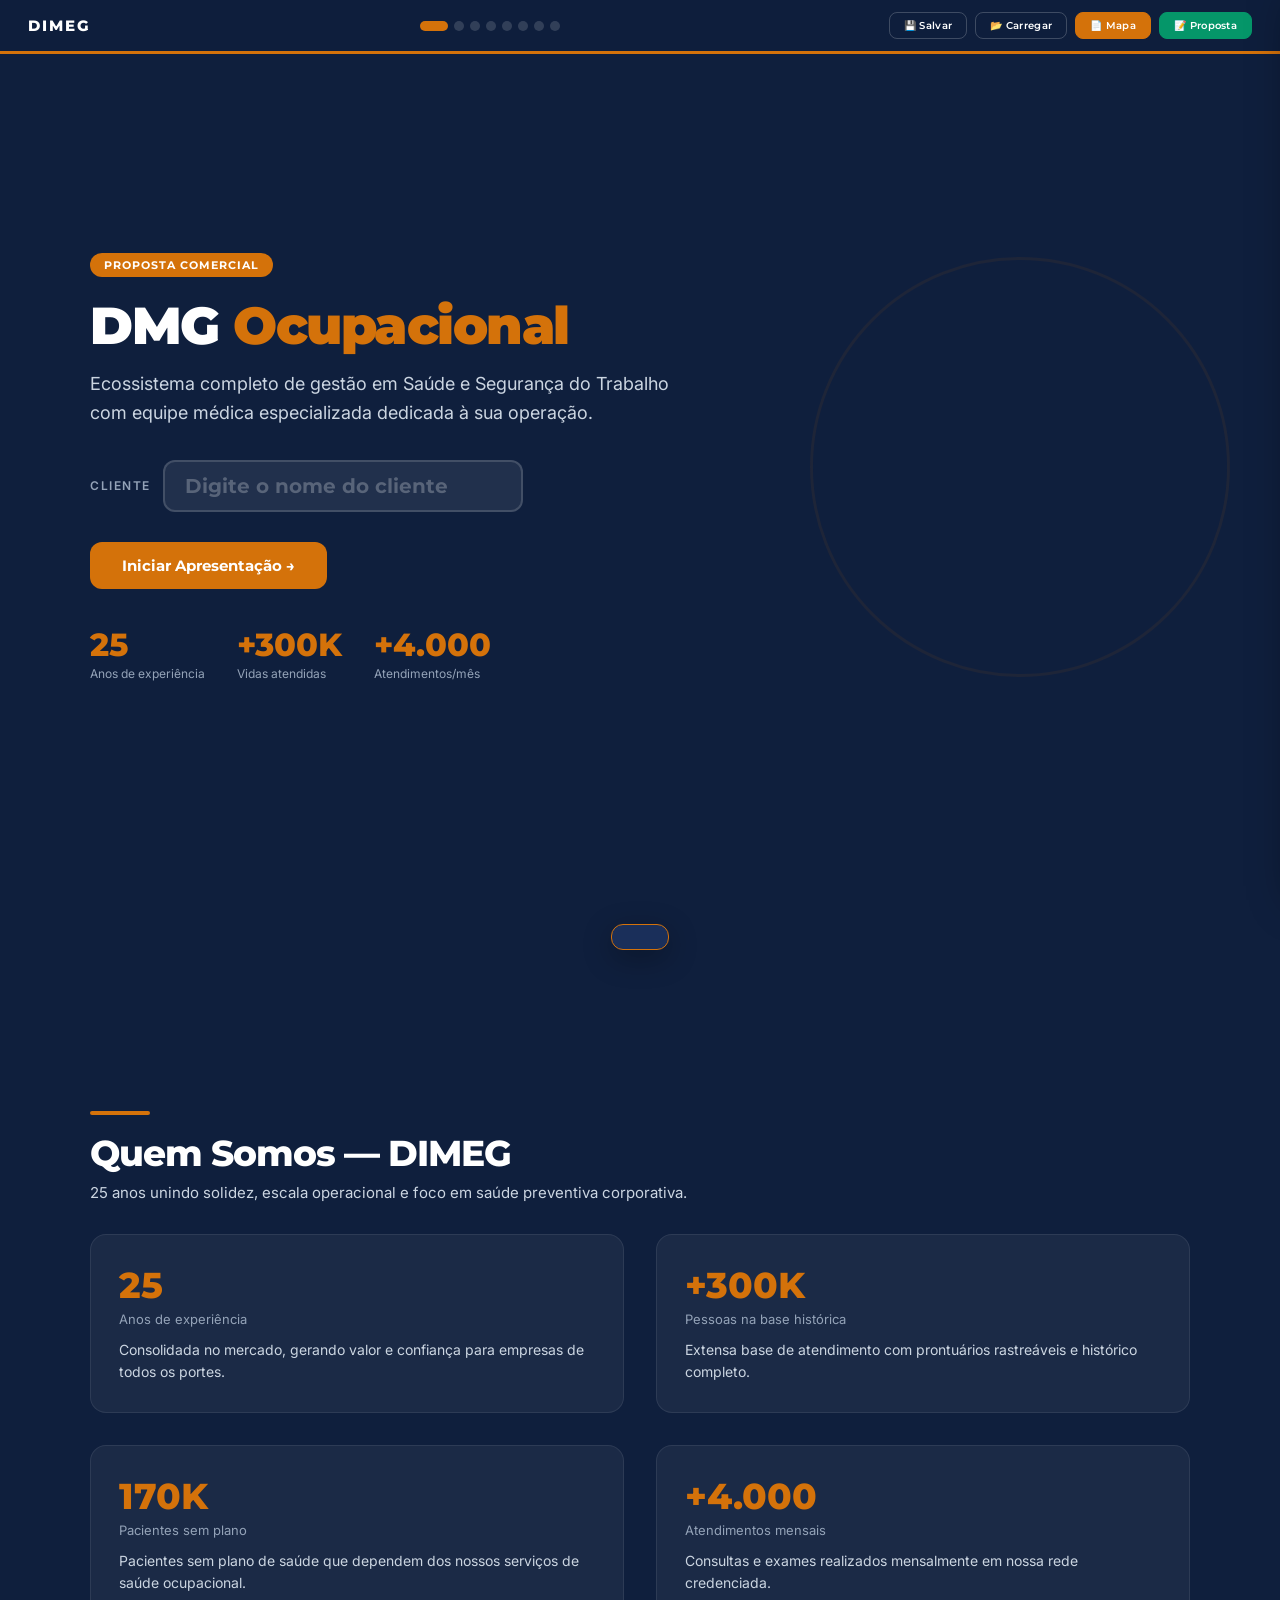
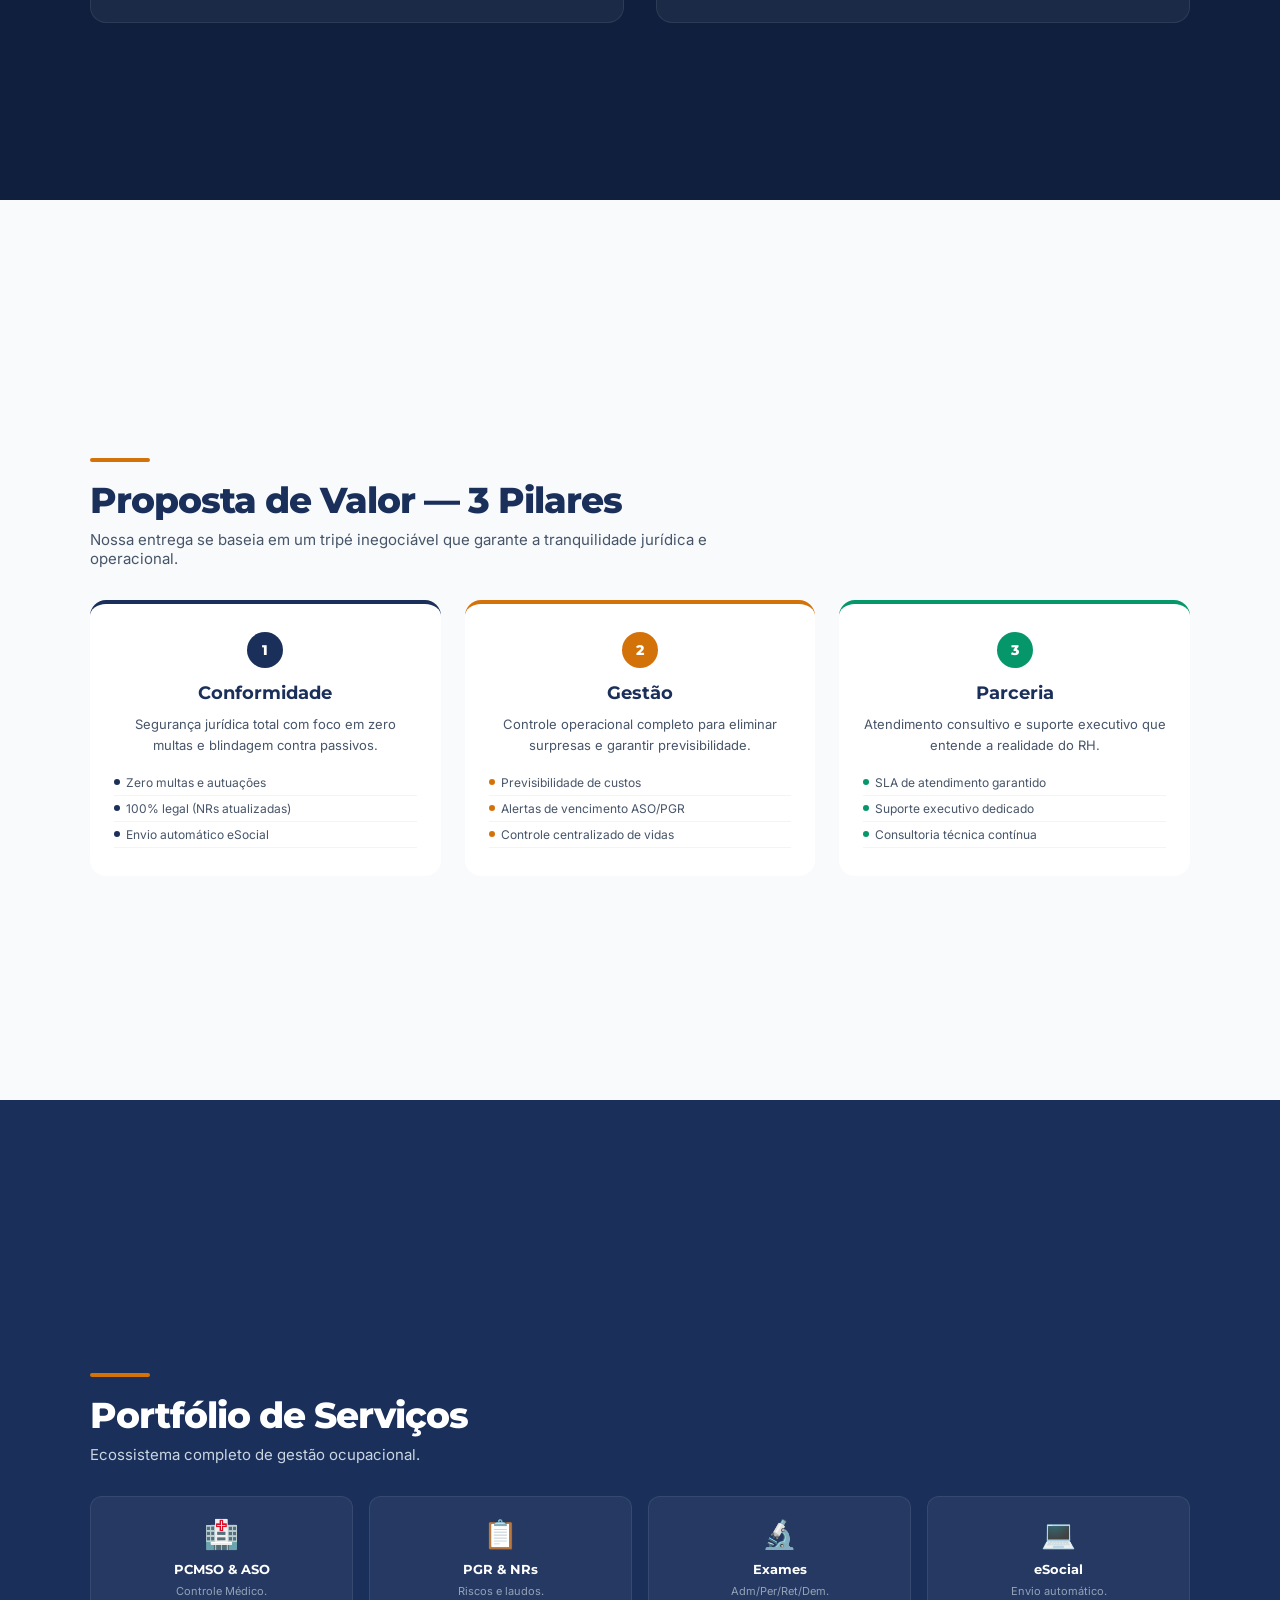
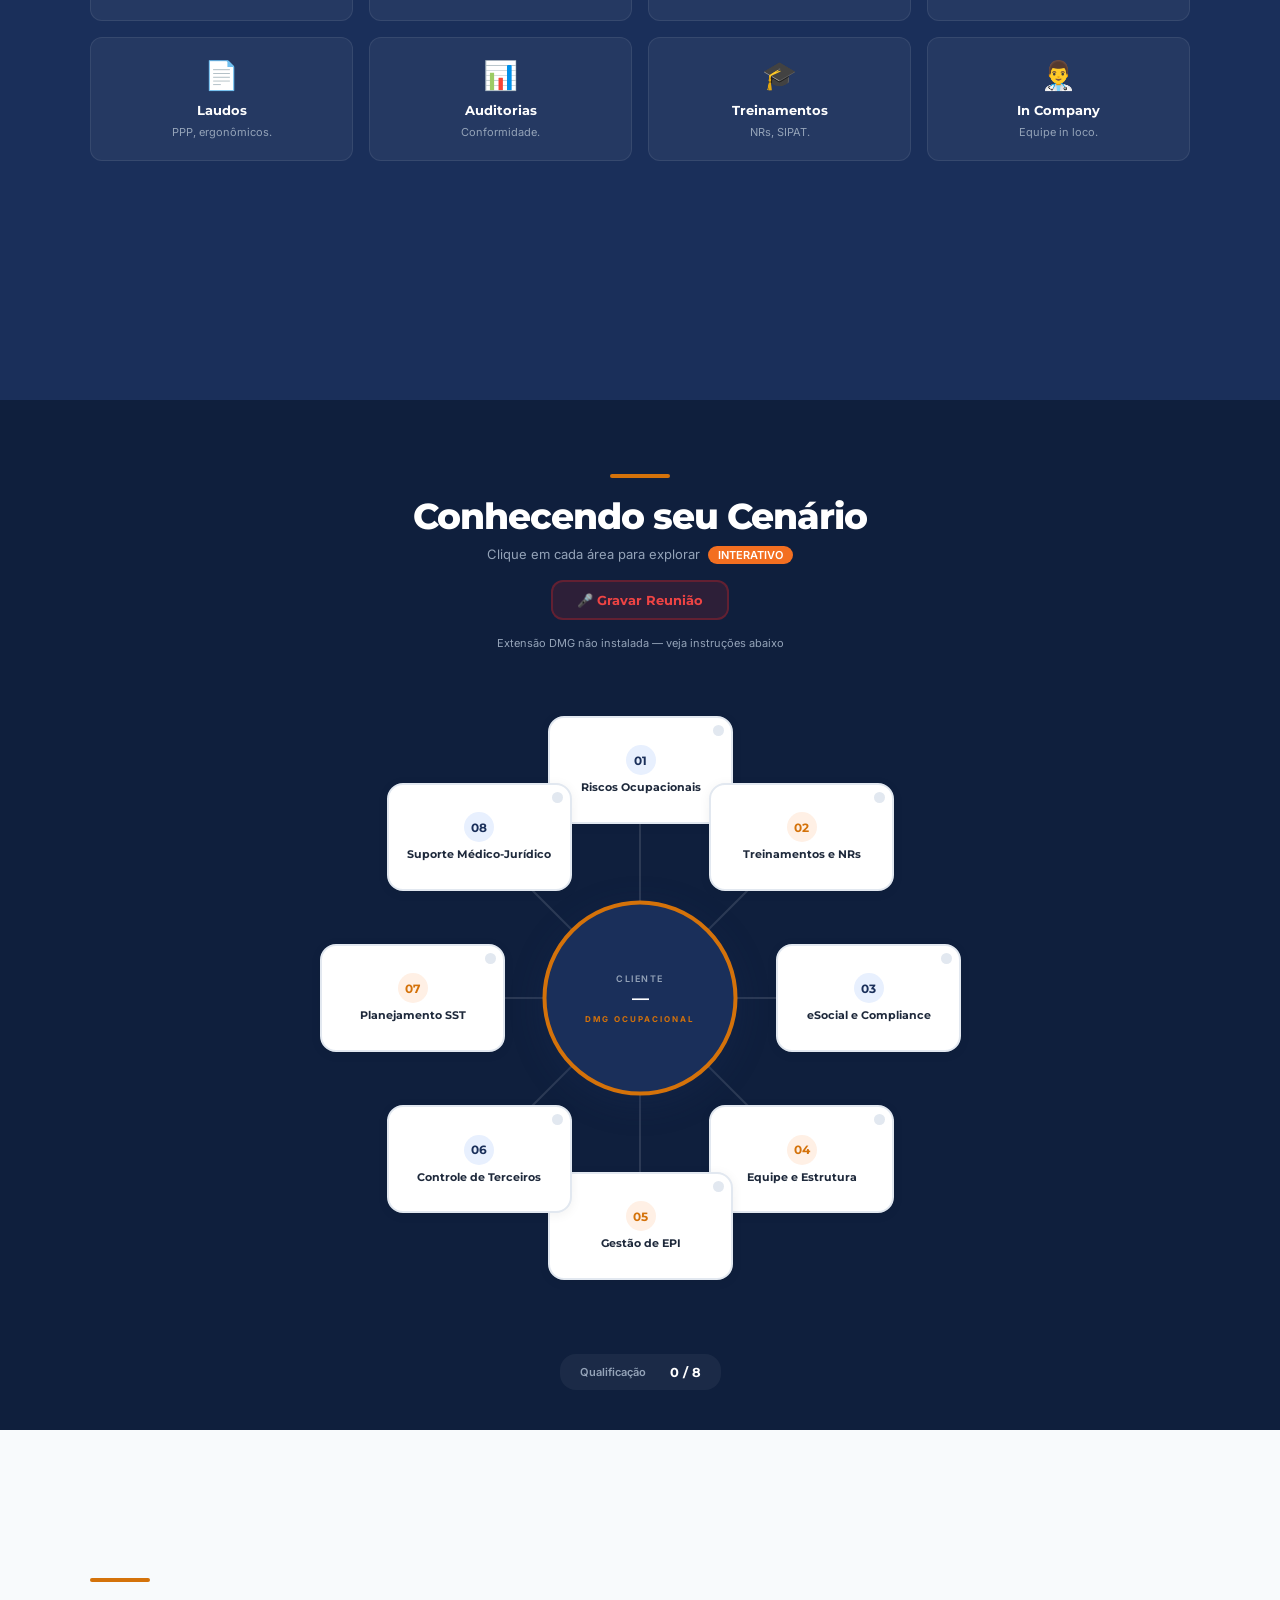
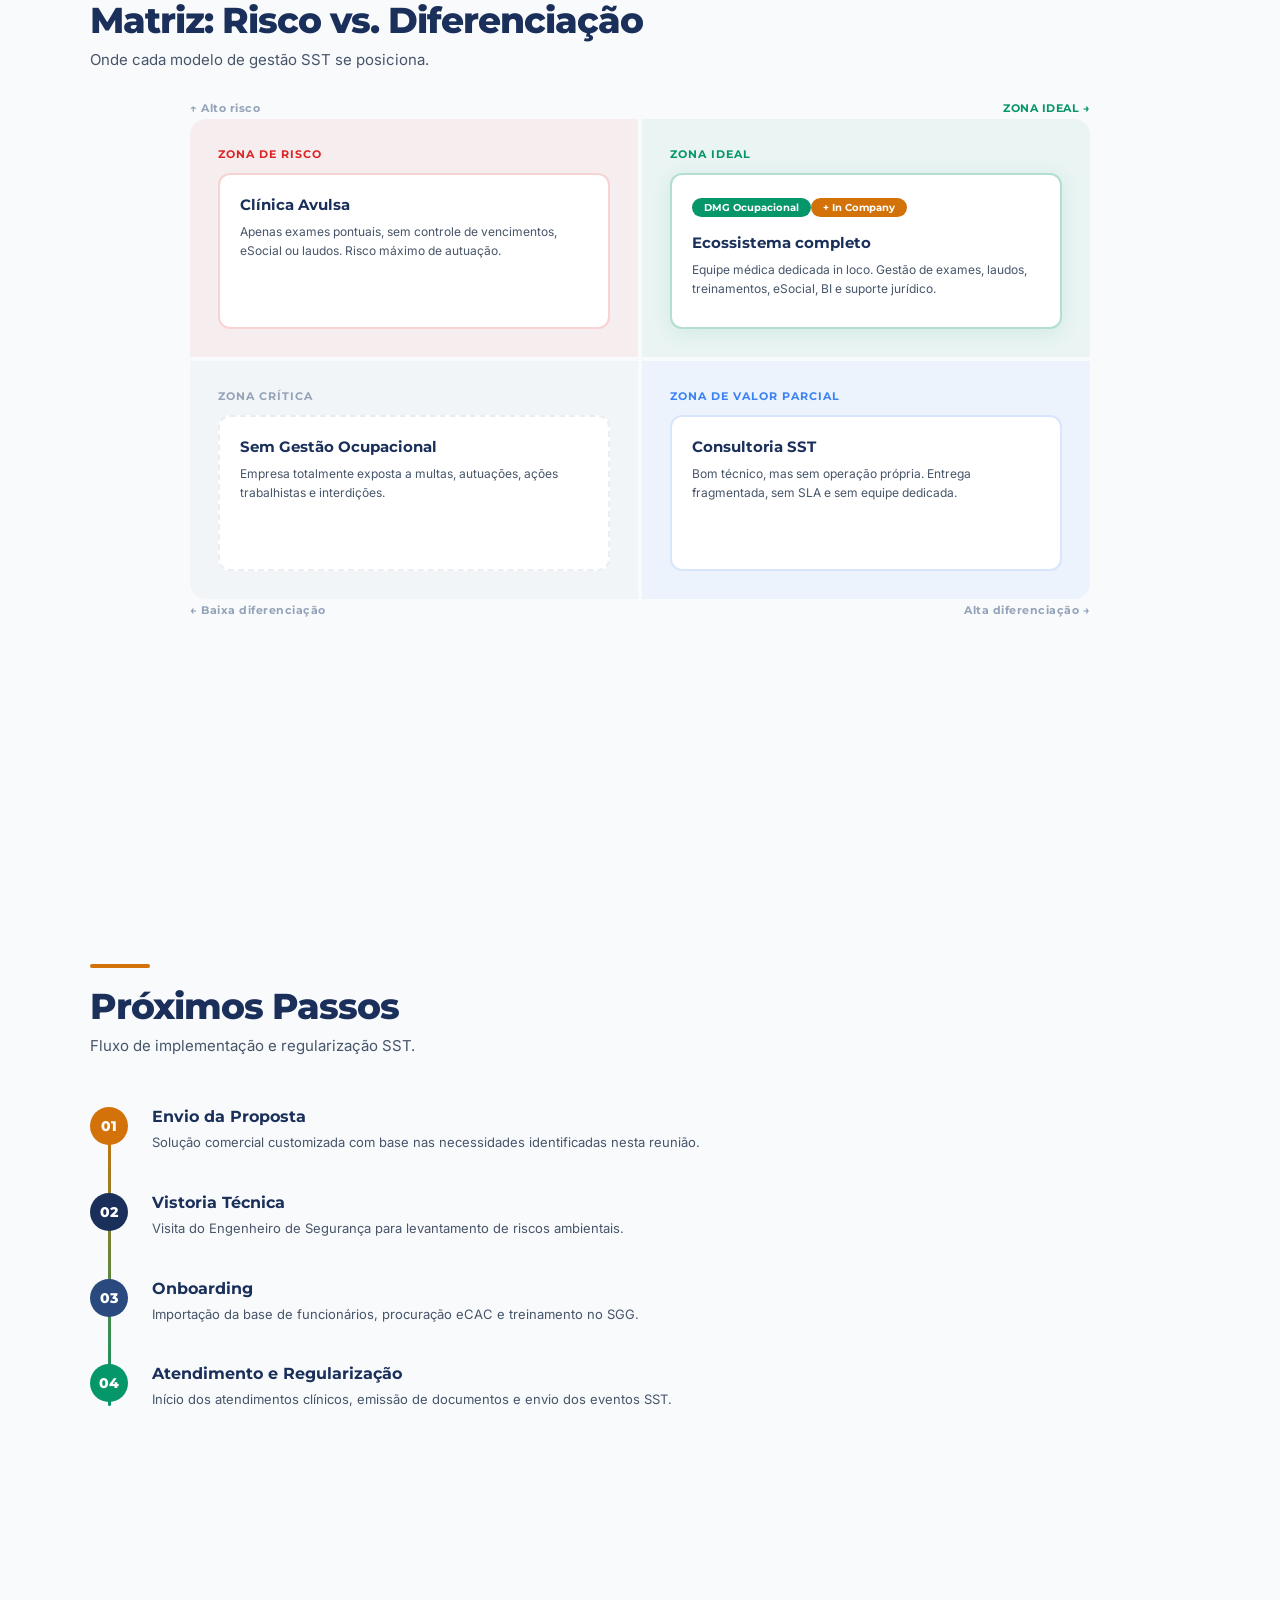
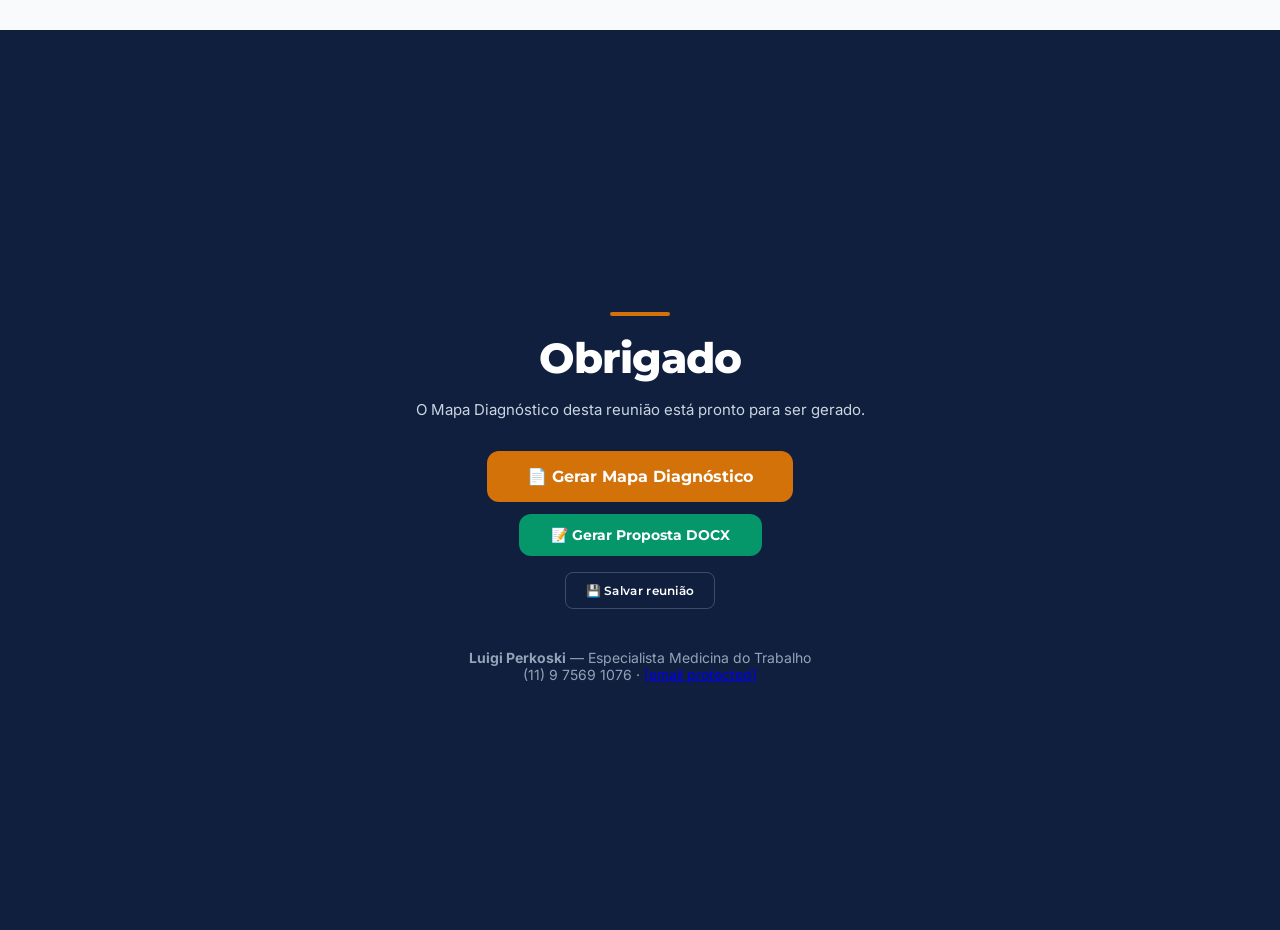
==== index.html @ 25198239 "Rename index.html.html to index.html" ====
<!DOCTYPE html>
<html lang="pt-BR">
<head>
<meta charset="UTF-8">
<meta name="viewport" content="width=device-width, initial-scale=1.0">
<title>DMG Ocupacional</title>
<style>
@import url('https://fonts.googleapis.com/css2?family=Montserrat:wght@400;600;700;800;900&family=Inter:wght@400;500;600&display=swap');
*{margin:0;padding:0;box-sizing:border-box}
:root{--navy:#1A2F5A;--navy-d:#0F1F3D;--navy-l:#2A4A7F;--orange:#D4720A;--orange-l:#F36F21;--white:#FFF;--g50:#F8FAFC;--g100:#F1F5F9;--g200:#E2E8F0;--g300:#CBD5E1;--g400:#94A3B8;--g600:#475569;--g800:#1E293B;--green:#059669;--blue:#3B82F6;--red:#DC2626;--radius:16px}
html{scroll-behavior:smooth}
body{font-family:'Inter',sans-serif;background:var(--navy-d);color:var(--white);overflow-x:hidden}
.nav{position:fixed;top:0;left:0;right:0;z-index:200;background:rgba(15,31,61,.95);backdrop-filter:blur(12px);border-bottom:3px solid var(--orange);display:flex;align-items:center;justify-content:space-between;padding:0 28px;height:54px}
.nav-brand{font-family:'Montserrat',sans-serif;font-weight:800;font-size:15px;letter-spacing:2px;color:var(--white)}
.nav-dots{display:flex;gap:6px;align-items:center}
.nav-dot{width:10px;height:10px;border-radius:50%;background:rgba(255,255,255,.15);cursor:pointer;transition:all .3s;border:none;position:relative}
.nav-dot.active{background:var(--orange);width:28px;border-radius:5px}
.nav-dot:hover{background:rgba(255,255,255,.3)}
.nav-dot .dot-tip{display:none;position:absolute;bottom:20px;left:50%;transform:translateX(-50%);background:var(--navy);color:var(--white);font-size:10px;padding:4px 10px;border-radius:6px;white-space:nowrap;font-family:'Montserrat',sans-serif;font-weight:600}
.nav-dot:hover .dot-tip{display:block}
.nav-actions{display:flex;gap:8px}
.nav-btn{padding:6px 14px;border-radius:8px;border:1.5px solid rgba(255,255,255,.2);background:transparent;color:var(--white);font-family:'Montserrat',sans-serif;font-weight:600;font-size:10px;cursor:pointer;transition:all .2s;letter-spacing:.3px}
.nav-btn:hover{background:rgba(255,255,255,.1);border-color:rgba(255,255,255,.4)}
.nav-btn.orange{background:var(--orange);border-color:var(--orange)}
.nav-btn.green{background:var(--green);border-color:var(--green)}
.section{min-height:100vh;display:flex;align-items:center;justify-content:center;padding:74px 40px 40px;position:relative;overflow:hidden}
.section.dark{background:var(--navy-d)}.section.light{background:var(--g50);color:var(--g800)}.section.navy{background:var(--navy)}
.section-inner{max-width:1100px;width:100%;position:relative;z-index:1}
.cover{text-align:left}
.cover .tag{display:inline-block;background:var(--orange);color:var(--white);font-family:'Montserrat',sans-serif;font-weight:700;font-size:11px;padding:5px 14px;border-radius:20px;letter-spacing:1px;margin-bottom:20px}
.cover h1{font-family:'Montserrat',sans-serif;font-weight:900;font-size:52px;line-height:1.1;letter-spacing:-1.5px;margin-bottom:16px}
.cover h1 span{color:var(--orange)}
.cover .sub{font-size:18px;color:var(--g300);max-width:600px;line-height:1.6;margin-bottom:32px}
.cover .client-input-wrap{display:flex;align-items:center;gap:12px;margin-bottom:30px}
.cover .client-input-wrap label{font-size:12px;color:var(--g400);text-transform:uppercase;letter-spacing:1.5px;font-weight:600}
.cover .client-input{background:rgba(255,255,255,.08);border:2px solid rgba(255,255,255,.15);border-radius:12px;padding:12px 20px;font-family:'Montserrat',sans-serif;font-weight:700;font-size:20px;color:var(--white);outline:none;width:360px;transition:border-color .3s}
.cover .client-input:focus{border-color:var(--orange)}
.cover .client-input::placeholder{color:rgba(255,255,255,.25)}
.start-btn{display:inline-flex;align-items:center;gap:8px;background:var(--orange);color:var(--white);border:none;padding:14px 32px;border-radius:12px;font-family:'Montserrat',sans-serif;font-weight:700;font-size:15px;cursor:pointer;transition:transform .2s,background .2s}
.start-btn:hover{background:var(--orange-l);transform:scale(1.03)}
.cover-stats{display:flex;gap:32px;margin-top:36px}
.cover-stat .num{font-family:'Montserrat',sans-serif;font-weight:800;font-size:32px;color:var(--orange)}
.cover-stat .lbl{font-size:12px;color:var(--g400);margin-top:2px}
.cover-deco{position:absolute;right:-40px;top:50%;transform:translateY(-50%);width:420px;height:420px;border-radius:50%;border:3px solid rgba(212,114,10,.15);opacity:.5}
.about-grid{display:grid;grid-template-columns:1fr 1fr;gap:32px}
.about-card{background:rgba(255,255,255,.05);border:1px solid rgba(255,255,255,.08);border-radius:var(--radius);padding:28px;transition:border-color .3s}
.about-card:hover{border-color:var(--orange)}
.about-card .card-num{font-family:'Montserrat',sans-serif;font-weight:800;font-size:36px;color:var(--orange);margin-bottom:4px}
.about-card .card-label{font-size:13px;color:var(--g400);margin-bottom:12px}
.about-card .card-desc{font-size:14px;color:var(--g300);line-height:1.6}
.section-title{font-family:'Montserrat',sans-serif;font-weight:800;font-size:36px;letter-spacing:-1px;margin-bottom:8px}
.section-sub{font-size:15px;color:var(--g400);margin-bottom:32px;max-width:700px}
.section.light .section-title{color:var(--navy)}.section.light .section-sub{color:var(--g600)}
.orange-line{width:60px;height:4px;background:var(--orange);border-radius:2px;margin-bottom:16px}
.pillars{display:grid;grid-template-columns:repeat(3,1fr);gap:24px}
.pillar{background:var(--white);border-radius:var(--radius);padding:28px 24px;text-align:center;border-top:4px solid var(--navy);transition:transform .3s,box-shadow .3s}
.pillar:hover{transform:translateY(-4px);box-shadow:0 12px 40px rgba(0,0,0,.08)}
.pillar .p-num{font-family:'Montserrat',sans-serif;font-weight:800;font-size:14px;color:var(--white);background:var(--navy);width:36px;height:36px;border-radius:50%;display:flex;align-items:center;justify-content:center;margin:0 auto 14px}
.pillar:nth-child(2){border-top-color:var(--orange)}.pillar:nth-child(2) .p-num{background:var(--orange)}
.pillar:nth-child(3){border-top-color:var(--green)}.pillar:nth-child(3) .p-num{background:var(--green)}
.pillar h3{font-family:'Montserrat',sans-serif;font-weight:700;font-size:18px;color:var(--navy);margin-bottom:10px}
.pillar p{font-size:13px;color:var(--g600);line-height:1.6;margin-bottom:14px}
.pillar ul{list-style:none;text-align:left;padding:0}
.pillar ul li{font-size:12px;color:var(--g600);padding:5px 0;border-bottom:1px solid var(--g100);display:flex;align-items:center;gap:6px}
.pillar ul li::before{content:'';width:6px;height:6px;border-radius:50%;background:var(--navy);flex-shrink:0}
.pillar:nth-child(2) ul li::before{background:var(--orange)}.pillar:nth-child(3) ul li::before{background:var(--green)}
.portfolio-grid{display:grid;grid-template-columns:repeat(4,1fr);gap:16px}
.port-card{background:rgba(255,255,255,.05);border:1px solid rgba(255,255,255,.08);border-radius:12px;padding:20px 16px;text-align:center;cursor:pointer;transition:all .3s}
.port-card:hover{border-color:var(--orange);background:rgba(255,255,255,.08);transform:translateY(-3px)}
.port-card .port-icon{font-size:28px;margin-bottom:10px}
.port-card h4{font-family:'Montserrat',sans-serif;font-weight:700;font-size:13px;color:var(--white);margin-bottom:6px}
.port-card p{font-size:11px;color:var(--g400);line-height:1.5}
.wheel-section{display:flex;flex-direction:column;align-items:center}
.wheel-container{position:relative;width:680px;height:680px;flex-shrink:0}
.center-hub{position:absolute;top:50%;left:50%;transform:translate(-50%,-50%);width:195px;height:195px;background:var(--navy);border-radius:50%;display:flex;flex-direction:column;align-items:center;justify-content:center;z-index:10;box-shadow:0 8px 32px rgba(26,47,90,.3);border:4px solid var(--orange);cursor:pointer;transition:transform .3s}
.center-hub:hover{transform:translate(-50%,-50%) scale(1.03)}
.center-hub .ch-label{color:var(--g400);font-size:9px;text-transform:uppercase;letter-spacing:1.5px;font-weight:600}
.center-hub .ch-name{color:var(--white);font-family:'Montserrat',sans-serif;font-weight:700;font-size:17px;text-align:center;margin-top:4px}
.center-hub .ch-badge{font-size:8px;color:var(--orange);font-weight:700;letter-spacing:2px;text-transform:uppercase;margin-top:6px}
.petal{position:absolute;width:185px;height:108px;background:var(--white);border-radius:var(--radius);display:flex;flex-direction:column;align-items:center;justify-content:center;cursor:pointer;transition:all .35s;box-shadow:0 2px 12px rgba(0,0,0,.06);border:2px solid var(--g200);z-index:5;user-select:none}
.petal:hover{transform:scale(1.07);box-shadow:0 6px 24px rgba(0,0,0,.12);border-color:var(--navy-l)}
.petal.active{border-color:var(--orange);box-shadow:0 6px 24px rgba(212,114,10,.2);z-index:15;transform:scale(1.07)}
.petal .petal-number{width:30px;height:30px;border-radius:50%;display:flex;align-items:center;justify-content:center;font-family:'Montserrat',sans-serif;font-weight:700;font-size:12px;margin-bottom:5px;transition:all .3s}
.petal.blue-a .petal-number{background:#E8F0FE;color:var(--navy)}.petal.orange-a .petal-number{background:#FFF0E5;color:var(--orange)}
.petal.active .petal-number{color:var(--white)}.petal.active.blue-a .petal-number{background:var(--navy)}.petal.active.orange-a .petal-number{background:var(--orange)}
.petal .petal-title{font-family:'Montserrat',sans-serif;font-weight:700;font-size:11px;color:var(--g800);text-align:center;line-height:1.3;padding:0 10px}
.petal .status-dot{position:absolute;top:7px;right:7px;width:11px;height:11px;border-radius:50%;background:var(--g200);transition:background .3s}
.petal .status-dot.done{background:var(--green)}.petal .status-dot.pending{background:var(--orange)}
.connector{position:absolute;background:rgba(255,255,255,.12);z-index:1;transition:background .3s}.connector.active{background:var(--orange)}
.wheel-instruction{text-align:center;color:var(--g400);font-size:13px;margin-bottom:18px}
.wheel-instruction span{background:var(--orange-l);color:white;padding:2px 10px;border-radius:12px;font-size:11px;font-weight:600;margin-left:4px}
.wheel-progress{display:flex;align-items:center;gap:12px;margin-top:16px;padding:10px 20px;background:rgba(255,255,255,.05);border-radius:var(--radius)}
.wheel-progress .wp-label{font-size:11px;color:var(--g400);font-weight:600}
.wp-track{flex:1;height:7px;background:rgba(255,255,255,.08);border-radius:4px;overflow:hidden}.wp-fill{height:100%;background:linear-gradient(90deg,var(--orange),var(--green));border-radius:4px;transition:width .5s;width:0%}
.wp-count{font-family:'Montserrat',sans-serif;font-weight:700;font-size:13px}
.matrix-wrap{max-width:900px;margin:0 auto}
.matrix-bg{display:grid;grid-template-columns:1fr 1fr;grid-template-rows:1fr 1fr;gap:4px;border-radius:var(--radius);overflow:hidden;min-height:480px}
.matrix-q{padding:28px;display:flex;flex-direction:column}
.matrix-q.q-red{background:rgba(220,38,38,.06)}.matrix-q.q-green{background:rgba(5,150,105,.06)}.matrix-q.q-gray{background:rgba(148,163,184,.06)}.matrix-q.q-blue{background:rgba(59,130,246,.06)}
.matrix-q .q-label{font-family:'Montserrat',sans-serif;font-weight:700;font-size:11px;letter-spacing:1px;margin-bottom:12px}
.matrix-q.q-red .q-label{color:var(--red)}.matrix-q.q-green .q-label{color:var(--green)}.matrix-q.q-gray .q-label{color:var(--g400)}.matrix-q.q-blue .q-label{color:var(--blue)}
.matrix-card{background:var(--white);border-radius:12px;padding:20px;flex:1;border:2px solid transparent;transition:all .3s}
.matrix-q.q-red .matrix-card{border-color:rgba(220,38,38,.2)}.matrix-q.q-green .matrix-card{border-color:rgba(5,150,105,.3);box-shadow:0 4px 20px rgba(5,150,105,.1)}.matrix-q.q-gray .matrix-card{border-color:rgba(148,163,184,.2);border-style:dashed}.matrix-q.q-blue .matrix-card{border-color:rgba(59,130,246,.2)}
.matrix-card h4{font-family:'Montserrat',sans-serif;font-weight:700;font-size:15px;color:var(--navy);margin-bottom:8px}
.matrix-card p{font-size:12px;color:var(--g600);line-height:1.6}
.matrix-card .badge{display:inline-block;padding:3px 12px;border-radius:20px;font-size:10px;font-weight:700;font-family:'Montserrat',sans-serif;margin-bottom:8px}
.matrix-card .badge.grn{background:var(--green);color:var(--white)}.matrix-card .badge.org{background:var(--orange);color:var(--white)}
.axis-label{font-family:'Montserrat',sans-serif;font-weight:700;font-size:11px;color:var(--g400);letter-spacing:.5px}
.steps{display:flex;flex-direction:column;position:relative;padding-left:40px}
.steps::before{content:'';position:absolute;left:18px;top:24px;bottom:24px;width:3px;background:linear-gradient(to bottom,var(--orange),var(--green));border-radius:2px}
.step{display:flex;align-items:flex-start;gap:24px;padding:20px 0}
.step-num{width:38px;height:38px;border-radius:50%;display:flex;align-items:center;justify-content:center;font-family:'Montserrat',sans-serif;font-weight:800;font-size:14px;flex-shrink:0;margin-left:-40px;z-index:2}
.step:nth-child(1) .step-num{background:var(--orange);color:var(--white)}.step:nth-child(2) .step-num{background:var(--navy);color:var(--white)}.step:nth-child(3) .step-num{background:var(--navy-l);color:var(--white)}.step:nth-child(4) .step-num{background:var(--green);color:var(--white)}
.step-content h4{font-family:'Montserrat',sans-serif;font-weight:700;font-size:16px;margin-bottom:6px}.step-content p{font-size:13px;line-height:1.6}
.section.light .step-content h4{color:var(--navy)}.section.light .step-content p{color:var(--g600)}
.overlay{position:fixed;top:0;left:0;width:100vw;height:100vh;background:rgba(0,0,0,.35);z-index:300;opacity:0;pointer-events:none;transition:opacity .3s}.overlay.show{opacity:1;pointer-events:all}
.expand-panel{position:fixed;top:0;right:-540px;width:520px;height:100vh;background:var(--navy-d);box-shadow:-8px 0 40px rgba(0,0,0,.4);z-index:400;transition:right .4s cubic-bezier(.4,0,.2,1);display:flex;flex-direction:column;overflow:hidden;border-left:3px solid var(--orange)}.expand-panel.open{right:0}
.panel-header{padding:20px 24px;border-bottom:1px solid rgba(255,255,255,.1);display:flex;align-items:center;gap:12px;flex-shrink:0}
.panel-header .pn{width:42px;height:42px;border-radius:50%;display:flex;align-items:center;justify-content:center;font-family:'Montserrat',sans-serif;font-weight:700;font-size:17px;flex-shrink:0}
.panel-header .pt{font-family:'Montserrat',sans-serif;font-weight:700;font-size:17px;color:var(--white);flex:1}
.panel-close{width:34px;height:34px;border-radius:50%;border:none;background:rgba(255,255,255,.08);color:var(--g400);font-size:16px;cursor:pointer;display:flex;align-items:center;justify-content:center;transition:all .2s;flex-shrink:0}.panel-close:hover{background:var(--orange);color:var(--white)}
.panel-body{padding:16px 24px;overflow-y:auto;flex:1}
.q-item{background:rgba(255,255,255,.04);border:1px solid rgba(255,255,255,.08);border-radius:12px;padding:14px;margin-bottom:12px;transition:border-color .2s}.q-item:focus-within{border-color:var(--orange)}
.q-item .ql{font-size:10px;color:var(--g400);text-transform:uppercase;letter-spacing:1px;font-weight:600;margin-bottom:5px}
.q-item textarea{width:100%;border:none;background:none;font-family:'Inter',sans-serif;font-size:13px;color:var(--g200);resize:none;outline:none;line-height:1.5;min-height:44px}
.q-item .note-f{margin-top:8px;padding-top:8px;border-top:1px dashed rgba(255,255,255,.08)}
.q-item .note-f textarea{font-size:12px;color:var(--g400);min-height:28px;font-style:italic}.q-item .note-f .ql{color:var(--orange)}
.q-item .rm-btn{float:right;background:none;border:none;color:var(--g400);cursor:pointer;font-size:14px;transition:color .2s}.q-item .rm-btn:hover{color:#EF4444}
.add-q-btn{background:rgba(255,255,255,.04);border:2px dashed rgba(255,255,255,.08);border-radius:12px;padding:12px;cursor:pointer;font-size:12px;color:var(--g400);font-weight:600;transition:all .2s;width:100%;text-align:center;margin-bottom:12px}.add-q-btn:hover{border-color:var(--orange);color:var(--orange)}
.mic-section{padding:14px 24px;border-top:1px solid rgba(255,255,255,.08);flex-shrink:0}
.mic-bar{display:flex;align-items:center;gap:8px}
.mic-btn{width:44px;height:44px;border-radius:50%;border:none;font-size:20px;cursor:pointer;transition:all .3s;display:flex;align-items:center;justify-content:center;flex-shrink:0}
.mic-btn.idle{background:rgba(220,38,38,.15);color:#EF4444}.mic-btn.recording{background:#EF4444;color:#FFF;animation:pulse 1s infinite}.mic-btn.processing{background:var(--orange);color:#FFF;animation:pulse 1.5s infinite;pointer-events:none}
@keyframes pulse{0%,100%{transform:scale(1)}50%{transform:scale(1.1)}}
.mic-status{font-size:11px;color:var(--g400);flex:1}.mic-status.rec{color:#EF4444;font-weight:600}.mic-status.proc{color:var(--orange);font-weight:600}
.mic-transcript{margin-top:8px;background:rgba(255,255,255,.03);border:1px solid rgba(255,255,255,.06);border-radius:8px;padding:10px;font-size:11px;color:var(--g300);max-height:80px;overflow-y:auto;display:none;line-height:1.5}.mic-transcript.show{display:block}
.ai-summary{margin-top:8px;background:rgba(212,114,10,.08);border:1px solid rgba(212,114,10,.2);border-radius:8px;padding:10px;font-size:11px;color:var(--g200);display:none;line-height:1.5}.ai-summary.show{display:block}.ai-summary strong{color:var(--orange)}
.api-key-bar{display:flex;gap:6px;align-items:center;margin-top:8px}
.api-key-bar input{flex:1;background:rgba(255,255,255,.06);border:1px solid rgba(255,255,255,.1);border-radius:6px;padding:6px 10px;font-size:10px;color:var(--g300);outline:none;font-family:monospace}.api-key-bar input:focus{border-color:var(--orange)}
.api-key-bar button{padding:6px 12px;border-radius:6px;border:none;background:var(--orange);color:#FFF;font-size:10px;font-weight:600;cursor:pointer}
.score-wrap{padding:14px 24px;border-top:1px solid rgba(255,255,255,.08);flex-shrink:0}
.score-wrap label{font-size:11px;color:var(--g400);font-weight:600;display:block;margin-bottom:8px}
.score-row{display:flex;align-items:center;gap:10px}.score-row input[type=range]{flex:1;accent-color:var(--orange)}
.score-val{font-family:'Montserrat',sans-serif;font-weight:800;font-size:20px;color:var(--orange);min-width:32px;text-align:center}
.panel-footer{padding:12px 24px;border-top:1px solid rgba(255,255,255,.08);display:flex;gap:8px;flex-shrink:0;flex-wrap:wrap}
.s-btn{flex:1;padding:9px;border-radius:10px;border:2px solid rgba(255,255,255,.1);background:transparent;font-family:'Montserrat',sans-serif;font-weight:600;font-size:11px;cursor:pointer;transition:all .2s;text-align:center;color:var(--g400);min-width:90px}
.s-btn.done{border-color:var(--green);color:var(--green)}.s-btn.done:hover,.s-btn.done.sel{background:var(--green);color:var(--white)}
.s-btn.pending{border-color:var(--orange);color:var(--orange)}.s-btn.pending:hover,.s-btn.pending.sel{background:var(--orange);color:var(--white)}
.s-btn.restore{border-color:#EF4444;color:#EF4444}.s-btn.restore:hover{background:rgba(239,68,68,.1)}
.toast{position:fixed;bottom:30px;left:50%;transform:translateX(-50%) translateY(80px);background:var(--navy);color:var(--white);padding:12px 28px;border-radius:12px;font-size:13px;font-weight:600;z-index:999;transition:transform .4s;box-shadow:0 8px 30px rgba(0,0,0,.3);pointer-events:none;border:1px solid var(--orange)}.toast.show{transform:translateX(-50%) translateY(0)}
.fade-up{opacity:0;transform:translateY(30px);transition:opacity .6s,transform .6s}.fade-up.visible{opacity:1;transform:translateY(0)}
</style>
</head>
<body>

<nav class="nav">
  <div class="nav-brand">DIMEG</div>
  <div class="nav-dots" id="navDots"></div>
  <div class="nav-actions">
    <button class="nav-btn" onclick="saveData()">&#x1F4BE; Salvar</button>
    <button class="nav-btn" onclick="document.getElementById('loadInput').click()">&#x1F4C2; Carregar</button>
    <input type="file" id="loadInput" accept=".json" style="display:none" onchange="loadData(event)">
    <button class="nav-btn orange" onclick="generateMap()">&#x1F4C4; Mapa</button>
    <button class="nav-btn green" onclick="generateProposal()">&#x1F4DD; Proposta</button>
  </div>
</nav>

<section class="section dark" id="s0"><div class="section-inner cover">
  <div class="tag">PROPOSTA COMERCIAL</div>
  <h1>DMG <span>Ocupacional</span></h1>
  <div class="sub">Ecossistema completo de gestão em Saúde e Segurança do Trabalho com equipe médica especializada dedicada à sua operação.</div>
  <div class="client-input-wrap"><label>Cliente</label><input type="text" class="client-input" id="clientName" placeholder="Digite o nome do cliente"></div>
  <button class="start-btn" onclick="goTo(1)">Iniciar Apresentação &#x2192;</button>
  <div class="cover-stats">
    <div class="cover-stat"><div class="num">25</div><div class="lbl">Anos de experiência</div></div>
    <div class="cover-stat"><div class="num">+300K</div><div class="lbl">Vidas atendidas</div></div>
    <div class="cover-stat"><div class="num">+4.000</div><div class="lbl">Atendimentos/mês</div></div>
  </div>
  <div class="cover-deco"></div>
</div></section>

<section class="section dark" id="s1"><div class="section-inner fade-up">
  <div class="orange-line"></div>
  <div class="section-title">Quem Somos — DIMEG</div>
  <div class="section-sub" style="color:var(--g300)">25 anos unindo solidez, escala operacional e foco em saúde preventiva corporativa.</div>
  <div class="about-grid">
    <div class="about-card"><div class="card-num">25</div><div class="card-label">Anos de experiência</div><div class="card-desc">Consolidada no mercado, gerando valor e confiança para empresas de todos os portes.</div></div>
    <div class="about-card"><div class="card-num">+300K</div><div class="card-label">Pessoas na base histórica</div><div class="card-desc">Extensa base de atendimento com prontuários rastreáveis e histórico completo.</div></div>
    <div class="about-card"><div class="card-num">170K</div><div class="card-label">Pacientes sem plano</div><div class="card-desc">Pacientes sem plano de saúde que dependem dos nossos serviços de saúde ocupacional.</div></div>
    <div class="about-card"><div class="card-num">+4.000</div><div class="card-label">Atendimentos mensais</div><div class="card-desc">Consultas e exames realizados mensalmente em nossa rede credenciada.</div></div>
  </div>
</div></section>

<section class="section light" id="s2"><div class="section-inner fade-up">
  <div class="orange-line"></div>
  <div class="section-title">Proposta de Valor — 3 Pilares</div>
  <div class="section-sub">Nossa entrega se baseia em um tripé inegociável que garante a tranquilidade jurídica e operacional.</div>
  <div class="pillars">
    <div class="pillar"><div class="p-num">1</div><h3>Conformidade</h3><p>Segurança jurídica total com foco em zero multas e blindagem contra passivos.</p><ul><li>Zero multas e autuações</li><li>100% legal (NRs atualizadas)</li><li>Envio automático eSocial</li></ul></div>
    <div class="pillar"><div class="p-num">2</div><h3>Gestão</h3><p>Controle operacional completo para eliminar surpresas e garantir previsibilidade.</p><ul><li>Previsibilidade de custos</li><li>Alertas de vencimento ASO/PGR</li><li>Controle centralizado de vidas</li></ul></div>
    <div class="pillar"><div class="p-num">3</div><h3>Parceria</h3><p>Atendimento consultivo e suporte executivo que entende a realidade do RH.</p><ul><li>SLA de atendimento garantido</li><li>Suporte executivo dedicado</li><li>Consultoria técnica contínua</li></ul></div>
  </div>
</div></section>

<section class="section navy" id="s3"><div class="section-inner fade-up">
  <div class="orange-line"></div>
  <div class="section-title">Portfólio de Serviços</div>
  <div class="section-sub" style="color:var(--g300)">Ecossistema completo de gestão ocupacional.</div>
  <div class="portfolio-grid" id="portGrid"></div>
</div></section>

<section class="section dark" id="s4"><div class="section-inner wheel-section fade-up">
  <div class="orange-line" style="margin:0 auto 16px"></div>
  <div class="section-title" style="text-align:center">Conhecendo seu Cenário</div>
  <div class="wheel-instruction">Clique em cada área para explorar <span>INTERATIVO</span></div>
    <div style="display:flex;justify-content:center;gap:12px;margin-bottom:16px">
      <button id="globalMicBtn" onclick="toggleGlobalMic()" style="display:inline-flex;align-items:center;gap:8px;background:rgba(220,38,38,.15);color:#EF4444;border:2px solid rgba(220,38,38,.3);padding:10px 24px;border-radius:12px;font-family:Montserrat,sans-serif;font-weight:700;font-size:13px;cursor:pointer">&#x1F3A4; Gravar Reunião</button>
      <button id="globalFillBtn" onclick="globalFillWithAI()" style="display:none;align-items:center;gap:8px;background:var(--orange);color:var(--white);border:none;padding:10px 24px;border-radius:12px;font-family:Montserrat,sans-serif;font-weight:700;font-size:13px;cursor:pointer">&#x1F916; Preencher Tudo com IA</button>
    </div>
    <div id="globalTranscript" style="display:none;max-width:680px;margin:0 auto 16px;background:rgba(255,255,255,.04);border:1px solid rgba(255,255,255,.08);border-radius:12px;padding:14px;font-size:11px;color:var(--g300);max-height:120px;overflow-y:auto"></div>
    <div id="globalStatus" style="text-align:center;font-size:11px;color:var(--g400);margin-bottom:8px"></div>
  <div class="wheel-container" id="wheel">
    <div class="center-hub" onclick="closePanel()">
      <div class="ch-label">Cliente</div>
      <div class="ch-name" id="hubName">—</div>
      <div class="ch-badge">DMG Ocupacional</div>
    </div>
  </div>
  <div class="wheel-progress">
    <div class="wp-label">Qualificação</div>
    <div class="wp-track"><div class="wp-fill" id="wpFill"></div></div>
    <div class="wp-count" id="wpCount">0 / 8</div>
  </div>
</div></section>

<section class="section light" id="s5"><div class="section-inner fade-up">
  <div class="orange-line"></div>
  <div class="section-title">Matriz: Risco vs. Diferenciação</div>
  <div class="section-sub">Onde cada modelo de gestão SST se posiciona.</div>
  <div class="matrix-wrap">
    <div style="display:flex;justify-content:space-between;margin-bottom:4px"><span class="axis-label">&#x2191; Alto risco</span><span class="axis-label" style="color:var(--green)">ZONA IDEAL &#x2192;</span></div>
    <div class="matrix-bg">
      <div class="matrix-q q-red"><div class="q-label">ZONA DE RISCO</div><div class="matrix-card"><h4>Clínica Avulsa</h4><p>Apenas exames pontuais, sem controle de vencimentos, eSocial ou laudos. Risco máximo de autuação.</p></div></div>
      <div class="matrix-q q-green"><div class="q-label">ZONA IDEAL</div><div class="matrix-card highlight"><div class="badge grn">DMG Ocupacional</div><div class="badge org">+ In Company</div><h4 style="margin-top:8px">Ecossistema completo</h4><p>Equipe médica dedicada in loco. Gestão de exames, laudos, treinamentos, eSocial, BI e suporte jurídico.</p></div></div>
      <div class="matrix-q q-gray"><div class="q-label">ZONA CRÍTICA</div><div class="matrix-card"><h4>Sem Gestão Ocupacional</h4><p>Empresa totalmente exposta a multas, autuações, ações trabalhistas e interdições.</p></div></div>
      <div class="matrix-q q-blue"><div class="q-label">ZONA DE VALOR PARCIAL</div><div class="matrix-card"><h4>Consultoria SST</h4><p>Bom técnico, mas sem operação própria. Entrega fragmentada, sem SLA e sem equipe dedicada.</p></div></div>
    </div>
    <div style="display:flex;justify-content:space-between;margin-top:4px"><span class="axis-label">&#x2190; Baixa diferenciação</span><span class="axis-label">Alta diferenciação &#x2192;</span></div>
  </div>
</div></section>

<section class="section light" id="s6"><div class="section-inner fade-up">
  <div class="orange-line"></div>
  <div class="section-title">Próximos Passos</div>
  <div class="section-sub">Fluxo de implementação e regularização SST.</div>
  <div class="steps">
    <div class="step"><div class="step-num">01</div><div class="step-content"><h4>Envio da Proposta</h4><p>Solução comercial customizada com base nas necessidades identificadas nesta reunião.</p></div></div>
    <div class="step"><div class="step-num">02</div><div class="step-content"><h4>Vistoria Técnica</h4><p>Visita do Engenheiro de Segurança para levantamento de riscos ambientais.</p></div></div>
    <div class="step"><div class="step-num">03</div><div class="step-content"><h4>Onboarding</h4><p>Importação da base de funcionários, procuração eCAC e treinamento no SGG.</p></div></div>
    <div class="step"><div class="step-num">04</div><div class="step-content"><h4>Atendimento e Regularização</h4><p>Início dos atendimentos clínicos, emissão de documentos e envio dos eventos SST.</p></div></div>
  </div>
</div></section>

<section class="section dark" id="s7"><div class="section-inner fade-up" style="text-align:center">
  <div class="orange-line" style="margin:0 auto 16px"></div>
  <div class="section-title" style="font-size:42px">Obrigado</div>
  <div class="section-sub" style="color:var(--g300);margin:16px auto 32px;text-align:center;max-width:500px">O Mapa Diagnóstico desta reunião está pronto para ser gerado.</div>
  <button class="start-btn" onclick="generateMap()" style="font-size:16px;padding:16px 40px">&#x1F4C4; Gerar Mapa Diagnóstico</button>
  <div style="margin-top:12px"><button class="start-btn" onclick="generateProposal()" style="font-size:14px;padding:12px 32px;background:var(--green)">&#x1F4DD; Gerar Proposta DOCX</button></div>
  <div style="margin-top:16px"><button class="nav-btn" onclick="saveData()" style="font-size:12px;padding:10px 20px">&#x1F4BE; Salvar reunião</button></div>
  <div style="margin-top:40px;color:var(--g400);font-size:14px"><strong>Luigi Perkoski</strong> — Especialista Medicina do Trabalho<br>(11) 9 7569 1076 · <a href="/cdn-cgi/l/email-protection" class="__cf_email__" data-cfemail="472b372622342b222a2207232e2a22206924282a692535">[email&#160;protected]</a></div>
</div></section>

<div class="overlay" id="overlay" onclick="closePanel()"></div>
<div class="expand-panel" id="expandPanel">
  <div class="panel-header">
    <div class="pn" id="panelNum">01</div>
    <div class="pt" id="panelTitle">Título</div>
    <button class="panel-close" onclick="closePanel()">&#x2715;</button>
  </div>
  <div class="panel-body" id="panelBody"></div>
  <div class="mic-section">
    <div class="mic-bar">
      <button class="mic-btn idle" id="micBtn" onclick="toggleMic()">&#x1F3A4;</button>
      <div class="mic-status" id="micStatus">Clique para gravar</div>
    </div>
    <div class="mic-transcript" id="micTranscript"></div>
    <div class="ai-summary" id="aiSummary"></div>
    <div class="api-key-bar" id="apiKeyBar" style="display:none">
      <input type="password" id="apiKeyInput" placeholder="Cole sua API key da Anthropic">
      <button onclick="saveApiKey()">Salvar</button>
    </div>
  </div>
  <div class="score-wrap">
    <label>Maturidade SST (0=inexistente, 10=excelente)</label>
    <div class="score-row"><input type="range" min="0" max="10" value="0" id="scoreSlider" oninput="setScore(this.value)" onchange="setScore(this.value)"><div class="score-val" id="scoreVal">0</div></div>
  </div>
  <div class="panel-footer">
    <button class="s-btn done" onclick="setStatus('done')">&#x2713; Abordado</button>
    <button class="s-btn pending" onclick="setStatus('pending')">&#x23F3; Pendente</button>
    <button class="s-btn restore" onclick="resetCluster()">&#x1F504; Restaurar</button>
  </div>
</div>
<div class="toast" id="toast"></div>
<script data-cfasync="false" src="/cdn-cgi/scripts/5c5dd728/cloudflare-static/email-decode.min.js"></script><script>
var clusters=[{id:0,title:"Riscos Ocupacionais",accent:"blue",status:null,score:0,gap:"",questions:[{text:"Quais riscos mapeados?",note:""},{text:"PGR/PCMSO atualizados?",note:""},{text:"Riscos em expans\u00f5es?",note:""}]},{id:1,title:"Treinamentos e NRs",accent:"orange",status:null,score:0,gap:"",questions:[{text:"NRs obrigat\u00f3rias?",note:""},{text:"Calend\u00e1rio capacita\u00e7\u00f5es?",note:""},{text:"Controle certifica\u00e7\u00f5es?",note:""}]},{id:2,title:"eSocial e Compliance",accent:"blue",status:null,score:0,gap:"",questions:[{text:"Gest\u00e3o S-2210/S-2220/S-2240?",note:""},{text:"Integra\u00e7\u00e3o folha?",note:""},{text:"Autua\u00e7\u00e3o eSocial?",note:""}]},{id:3,title:"Equipe e Estrutura",accent:"orange",status:null,score:0,gap:"",questions:[{text:"Total colaboradores?",note:""},{text:"Distribui\u00e7\u00e3o unidades?",note:""},{text:"Turnover?",note:""}]},{id:4,title:"Gest\u00e3o de EPI",accent:"orange",status:null,score:0,gap:"",questions:[{text:"Sistema EPI?",note:""},{text:"Controle entrega/validade?",note:""},{text:"Rastreabilidade?",note:""}]},{id:5,title:"Controle de Terceiros",accent:"blue",status:null,score:0,gap:"",questions:[{text:"SST terceiros?",note:""},{text:"Gest\u00e3o documental?",note:""},{text:"Corresponsabilidade?",note:""}]},{id:6,title:"Planejamento SST",accent:"orange",status:null,score:0,gap:"",questions:[{text:"Planejamento anual?",note:""},{text:"Cronograma preventivo?",note:""},{text:"Revis\u00f5es vs crescimento?",note:""}]},{id:7,title:"Suporte M\u00e9dico-Jur\u00eddico",accent:"blue",status:null,score:0,gap:"",questions:[{text:"Suporte estruturado?",note:""},{text:"Defesa t\u00e9cnica?",note:""},{text:"Absent\u00e9ismo?",note:""}]}];
var ORIG=JSON.parse(JSON.stringify(clusters));var activePetal=null;
var portfolio=[{icon:"\ud83c\udfe5",title:"PCMSO & ASO",desc:"Controle M\u00e9dico."},{icon:"\ud83d\udccb",title:"PGR & NRs",desc:"Riscos e laudos."},{icon:"\ud83d\udd2c",title:"Exames",desc:"Adm/Per/Ret/Dem."},{icon:"\ud83d\udcbb",title:"eSocial",desc:"Envio autom\u00e1tico."},{icon:"\ud83d\udcc4",title:"Laudos",desc:"PPP, ergon\u00f4micos."},{icon:"\ud83d\udcca",title:"Auditorias",desc:"Conformidade."},{icon:"\ud83c\udf93",title:"Treinamentos",desc:"NRs, SIPAT."},{icon:"\ud83d\udc68\u200d\u2695\ufe0f",title:"In Company",desc:"Equipe in loco."}];
var slides=['Capa','Quem Somos','3 Pilares','Portf\u00f3lio','Diagn\u00f3stico','Matriz','Passos','Encerramento'];var currentSlide=0;
function buildNav(){var d=document.getElementById('navDots');d.innerHTML='';slides.forEach(function(s,i){var b=document.createElement('button');b.className='nav-dot'+(i===currentSlide?' active':'');b.innerHTML='<span class="dot-tip">'+s+'</span>';b.onclick=function(){goTo(i)};d.appendChild(b)})}
function goTo(i){currentSlide=i;document.getElementById('s'+i).scrollIntoView({behavior:'smooth'});buildNav()}
function buildPortfolio(){var g=document.getElementById('portGrid');g.innerHTML='';portfolio.forEach(function(p){var d=document.createElement('div');d.className='port-card';d.innerHTML='<div class="port-icon">'+p.icon+'</div><h4>'+p.title+'</h4><p>'+p.desc+'</p>';g.appendChild(d)})}
var PA=[270,315,0,45,90,135,180,225],PD=228,WX=340,WY=340;
function createPetals(){var w=document.getElementById('wheel');w.querySelectorAll('.petal,.connector').forEach(function(e){e.remove()});clusters.forEach(function(cl,i){var a=PA[i]*(Math.PI/180),px=WX+PD*Math.cos(a)-92,py=WY+PD*Math.sin(a)-54;var cn=document.createElement('div');cn.className='connector';cn.id='conn-'+i;var sx=WX+78*Math.cos(a),sy=WY+78*Math.sin(a),ln=Math.sqrt((px+92-sx)**2+(py+54-sy)**2)-40,rt=Math.atan2(py+54-sy,px+92-sx)*(180/Math.PI);cn.style.cssText='left:'+sx+'px;top:'+(sy-1)+'px;width:'+ln+'px;height:2px;transform-origin:0 50%;transform:rotate('+rt+'deg)';w.appendChild(cn);var p=document.createElement('div');p.className='petal '+(cl.accent==='blue'?'blue-a':'orange-a');p.id='petal-'+i;p.style.left=px+'px';p.style.top=py+'px';p.onclick=function(){openPanel(i)};p.innerHTML='<div class="status-dot'+(cl.status?' '+cl.status:'')+'" id="dot-'+i+'"></div><div class="petal-number">'+String(i+1).padStart(2,'0')+'</div><div class="petal-title">'+cl.title+'</div>';w.appendChild(p)})}
function openPanel(i){var cl=clusters[i];activePetal=i;document.querySelectorAll('.petal').forEach(function(p,j){p.classList.toggle('active',j===i)});document.querySelectorAll('.connector').forEach(function(c,j){c.classList.toggle('active',j===i)});var n=document.getElementById('panelNum');n.textContent=String(i+1).padStart(2,'0');n.style.background=cl.accent==='blue'?'#E8F0FE':'#FFF0E5';n.style.color=cl.accent==='blue'?'var(--navy)':'var(--orange)';document.getElementById('panelTitle').textContent=cl.title;document.getElementById('scoreSlider').value=cl.score||0;document.getElementById('scoreVal').textContent=cl.score||0;var body=document.getElementById('panelBody');body.innerHTML='';cl.questions.forEach(function(q,qi){var d=document.createElement('div');d.className='q-item';var h='';if(cl.questions.length>1)h+='<button class="rm-btn" onclick="removeQ('+i+','+qi+')">x</button>';h+='<div class="ql">Pergunta '+(qi+1)+'</div><textarea rows="2" onchange="clusters['+i+'].questions['+qi+'].text=this.value">'+q.text+'</textarea><div class="note-f"><div class="ql" style="color:var(--orange)">Anota\u00e7\u00e3o</div><textarea rows="2" placeholder="Resposta do cliente..." onchange="clusters['+i+'].questions['+qi+'].note=this.value">'+q.note+'</textarea></div>';d.innerHTML=h;body.appendChild(d)});var ab=document.createElement('button');ab.className='add-q-btn';ab.textContent='+ Pergunta';ab.onclick=function(){cl.questions.push({text:"Nova pergunta",note:""});openPanel(i)};body.appendChild(ab);var gd=document.createElement('div');gd.className='q-item';gd.style.borderColor='rgba(220,38,38,.3)';gd.style.background='rgba(220,38,38,.03)';gd.innerHTML='<div class="ql" style="color:#DC2626">GAP</div><textarea rows="2" placeholder="Gap ou vulnerabilidade..." onchange="clusters['+i+'].gap=this.value" style="color:#fca5a5">'+(cl.gap||'')+'</textarea>';body.appendChild(gd);document.querySelectorAll('.s-btn').forEach(function(b){b.classList.remove('sel');if(b.classList.contains('done')&&cl.status==='done')b.classList.add('sel');if(b.classList.contains('pending')&&cl.status==='pending')b.classList.add('sel')});document.getElementById('micTranscript').classList.remove('show');document.getElementById('aiSummary').classList.remove('show');document.getElementById('micStatus').textContent='Gravar este tema';document.getElementById('micBtn').className='mic-btn idle';document.getElementById('overlay').classList.add('show');document.getElementById('expandPanel').classList.add('open')}
function closePanel(){if(activePetal!==null){var sv=document.getElementById('scoreSlider');if(sv)clusters[activePetal].score=parseInt(sv.value)}document.getElementById('overlay').classList.remove('show');document.getElementById('expandPanel').classList.remove('open');document.querySelectorAll('.petal').forEach(function(p){p.classList.remove('active')});document.querySelectorAll('.connector').forEach(function(c){c.classList.remove('active')});activePetal=null;autoSave()}
function removeQ(a,b){if(clusters[a].questions.length<=1)return;clusters[a].questions.splice(b,1);openPanel(a)}
function setScore(v){if(activePetal===null)return;clusters[activePetal].score=parseInt(v);document.getElementById('scoreVal').textContent=v;autoSave()}
function setStatus(s){if(activePetal===null)return;clusters[activePetal].status=s;document.getElementById('dot-'+activePetal).className='status-dot'+(s?' '+s:'');document.querySelectorAll('.s-btn').forEach(function(b){b.classList.remove('sel');if(s&&b.classList.contains(s))b.classList.add('sel')});updateProgress();autoSave()}
function resetCluster(){if(activePetal===null||!confirm('Restaurar?'))return;clusters[activePetal].questions=JSON.parse(JSON.stringify(ORIG[activePetal].questions));clusters[activePetal].status=null;clusters[activePetal].score=0;clusters[activePetal].gap='';document.getElementById('dot-'+activePetal).className='status-dot';updateProgress();openPanel(activePetal)}
function updateProgress(){var d=clusters.filter(function(c){return c.status==='done'}).length;document.getElementById('wpFill').style.width=(d/8)*100+'%';document.getElementById('wpCount').textContent=d+' / 8'}
document.getElementById('clientName').addEventListener('input',function(){document.getElementById('hubName').textContent=this.value||'\u2014';autoSave()});
var recognition=null,isRecording=false,fullTranscript='';
function toggleMic(){if(isRecording){stopMic();return}if(!('webkitSpeechRecognition' in window)){showToast('Use Chrome');return}var SR=window.webkitSpeechRecognition;recognition=new SR();recognition.continuous=true;recognition.interimResults=true;recognition.lang='pt-BR';fullTranscript='';document.getElementById('micTranscript').classList.add('show');document.getElementById('micTranscript').textContent='Ouvindo...';document.getElementById('micBtn').className='mic-btn recording';document.getElementById('micStatus').textContent='Gravando...';isRecording=true;recognition.onresult=function(e){var interim='',final='';for(var j=e.resultIndex;j<e.results.length;j++){if(e.results[j].isFinal)final+=e.results[j][0].transcript+' ';else interim+=e.results[j][0].transcript}if(final)fullTranscript+=final;document.getElementById('micTranscript').textContent=fullTranscript+interim};recognition.onerror=function(){stopMic()};recognition.onend=function(){if(isRecording)recognition.start()};recognition.start()}
function stopMic(){isRecording=false;if(recognition){recognition.onend=null;recognition.stop();recognition=null}document.getElementById('micBtn').className='mic-btn idle';if(fullTranscript.trim()){document.getElementById('micStatus').textContent='Analisando...';analyzeWithAI(fullTranscript.trim())}else{document.getElementById('micStatus').textContent='Nenhuma fala.'}}
function analyzeWithAI(tr){var ak=localStorage.getItem('dmg_api_key')||'';if(!ak){document.getElementById('apiKeyBar').style.display='flex';return}if(activePetal===null)return;var cl=clusters[activePetal];document.getElementById('micBtn').className='mic-btn processing';var qs=cl.questions.map(function(q,j){return'P'+(j+1)+': '+q.text}).join('\n');fetch('https://api.anthropic.com/v1/messages',{method:'POST',headers:{'Content-Type':'application/json','x-api-key':ak,'anthropic-version':'2023-06-01','anthropic-dangerous-direct-browser-access':'true'},body:JSON.stringify({model:'claude-sonnet-4-20250514',max_tokens:1000,messages:[{role:'user',content:'SST consultor. TEMA:'+cl.title+'\nPERGUNTAS:\n'+qs+'\nTRANSCRICAO:\n'+tr+'\nJSON:{"answers":["","",""],"gap":"","score":0,"summary":""}'}]})}).then(function(r){return r.json()}).then(function(d){document.getElementById('micBtn').className='mic-btn idle';if(d.error)return;try{var r=JSON.parse((d.content[0].text||'').replace(/```json\n?/g,'').replace(/```\n?/g,'').trim());if(r.answers)r.answers.forEach(function(a,qi){if(cl.questions[qi])cl.questions[qi].note=a});if(r.gap)cl.gap=r.gap;if(typeof r.score==='number'){cl.score=Math.min(10,Math.max(0,r.score));document.getElementById('scoreSlider').value=cl.score;document.getElementById('scoreVal').textContent=cl.score}if(r.summary){document.getElementById('aiSummary').innerHTML='<strong>Resumo:</strong> '+r.summary;document.getElementById('aiSummary').classList.add('show')}openPanel(activePetal);autoSave();showToast('IA preencheu '+cl.title)}catch(e){}}).catch(function(){})}
function saveApiKey(){var k=document.getElementById('apiKeyInput').value.trim();if(!k)return;localStorage.setItem('dmg_api_key',k);document.getElementById('apiKeyBar').style.display='none';if(fullTranscript.trim())analyzeWithAI(fullTranscript.trim())}
function autoSave(){try{localStorage.setItem('dmg_session',JSON.stringify({clientName:document.getElementById('clientName').value,clusters:clusters.map(function(c){return{status:c.status,score:c.score,gap:c.gap||'',questions:c.questions.map(function(q){return{text:q.text,note:q.note}})}})}))}catch(e){}}
function saveData(){var d={version:3,clientName:document.getElementById('clientName').value,date:new Date().toISOString(),clusters:clusters.map(function(c){return{id:c.id,title:c.title,accent:c.accent,status:c.status,score:c.score,gap:c.gap||'',questions:c.questions.map(function(q){return{text:q.text,note:q.note}})}})};var b=new Blob([JSON.stringify(d,null,2)],{type:'application/json'});var a=document.createElement('a');a.href=URL.createObjectURL(b);a.download='DMG_'+(d.clientName||'x').replace(/\s+/g,'_')+'.json';a.click();showToast('Salvo')}
function loadData(ev){var f=ev.target.files[0];if(!f)return;var r=new FileReader();r.onload=function(e){try{var d=JSON.parse(e.target.result);document.getElementById('clientName').value=d.clientName||'';document.getElementById('hubName').textContent=d.clientName||'\u2014';d.clusters.forEach(function(s,i){if(clusters[i]){clusters[i].status=s.status;clusters[i].score=s.score||0;clusters[i].gap=s.gap||'';clusters[i].questions=s.questions}});createPetals();updateProgress();closePanel();showToast('OK')}catch(e){}};r.readAsText(f);ev.target.value=''}
function exportJSON(){var d={version:3,type:'crm',clientName:document.getElementById('clientName').value,date:new Date().toISOString(),avgScore:Math.round(clusters.reduce(function(a,c){return a+c.score},0)/clusters.length*10)/10,clusters:clusters.map(function(c){return{id:c.id,title:c.title,status:c.status,score:c.score,gap:c.gap||'',questions:c.questions.map(function(q){return{text:q.text,note:q.note}})}})};var b=new Blob([JSON.stringify(d,null,2)],{type:'application/json'});var a=document.createElement('a');a.href=URL.createObjectURL(b);a.download='DMG_CRM.json';a.click()}
function novaReuniao(){if(!confirm('Nova reuniao?'))return;localStorage.removeItem('dmg_session');clusters.forEach(function(cl,i){cl.status=null;cl.score=0;cl.gap='';cl.questions=JSON.parse(JSON.stringify(ORIG[i].questions))});document.getElementById('clientName').value='';document.getElementById('hubName').textContent='\u2014';createPetals();updateProgress();goTo(0);showToast('Nova reuniao')}
function showToast(m){var t=document.getElementById('toast');t.textContent=m;t.classList.add('show');setTimeout(function(){t.classList.remove('show')},3500)}
function generateMap(){var nm=document.getElementById('clientName').value||'Cliente';var dt=new Date().toLocaleDateString('pt-BR');var sc=clusters.map(function(c){return c.score});var avg=Math.round(sc.reduce(function(a,b){return a+b},0)/sc.length*10)/10;var rl=avg<=3?'CRITICO':avg<=5?'ALTO':avg<=7?'MODERADO':'CONTROLADO';var rc=avg<=3?'#DC2626':avg<=5?'#D4720A':avg<=7?'#3B82F6':'#059669';exportJSON();var gaps='';clusters.forEach(function(c){if((c.gap&&c.gap.trim())||c.score<=4){gaps+='<div style="display:flex;gap:8px;padding:8px 0;border-bottom:1px solid #F1F5F9"><span style="background:'+(c.score<=2?'#DC2626':c.score<=4?'#D4720A':'#3B82F6')+';color:#FFF;font-size:9px;font-weight:700;padding:2px 9px;border-radius:10px">'+c.score+'/10</span><div><b style="font-size:11px;color:#1A2F5A">'+c.title+'</b>';if(c.gap)gaps+='<div style="font-size:10px;color:#991B1B;font-weight:600">'+c.gap+'</div>';c.questions.forEach(function(q){if(q.note&&q.note.trim())gaps+='<div style="font-size:9px;color:#64748B;padding-left:8px;border-left:2px solid #E2E8F0">'+q.note+'</div>'});gaps+='</div></div>'}});if(!gaps)gaps='<div style="color:#059669">OK</div>';var badges='';clusters.forEach(function(c){var bg=c.status==='done'?'#ECFDF5':'#F1F5F9';var co=c.status==='done'?'#059669':'#94A3B8';badges+='<span style="display:inline-flex;gap:3px;background:'+bg+';padding:3px 10px;border-radius:16px;font-size:9px;font-weight:600;color:'+co+';margin:1px">'+(c.status==='done'?'\u2713':'\u2014')+' '+c.title+' <b>'+c.score+'</b></span>'});var lb=JSON.stringify(clusters.map(function(c){return c.title}));var sd=JSON.stringify(sc);var w=window.open('','_blank');if(!w){showToast('Pop-ups');return}w.document.write('<!DOCTYPE html><html><head><meta charset="UTF-8"><title>Mapa</title><link href="https://fonts.googleapis.com/css2?family=Montserrat:wght@400;600;700;800;900&family=Inter:wght@400;500;600&display=swap" rel="stylesheet"><style>*{margin:0;padding:0;box-sizing:border-box}body{font-family:Inter,sans-serif;background:#FFF}@page{size:A4 landscape;margin:0}.page{width:297mm;height:210mm;padding:16mm 20mm;position:relative}@media print{.np{display:none!important}body{-webkit-print-color-adjust:exact;print-color-adjust:exact}}</style></head><body><div class="np" style="background:#1A2F5A;padding:12px 24px;display:flex;justify-content:space-between;align-items:center"><span style="color:#FFF;font-family:Montserrat;font-weight:800;font-size:14px;letter-spacing:2px">DIMEG</span><button onclick="window.print()" style="background:#D4720A;color:#FFF;border:none;padding:8px 20px;border-radius:8px;font-family:Montserrat;font-weight:700;cursor:pointer">Imprimir</button></div><div class="page"><div style="display:flex;justify-content:space-between;margin-bottom:14px"><div><div style="font-family:Montserrat;font-weight:800;font-size:10px;color:#D4720A;letter-spacing:2px">MAPA DIAGNOSTICO SST</div><div style="font-family:Montserrat;font-weight:800;font-size:24px;color:#1A2F5A">'+nm+'</div><div style="font-size:10px;color:#94A3B8">'+dt+'</div></div><div style="text-align:right"><div style="font-family:Montserrat;font-weight:800;font-size:13px;color:#1A2F5A;letter-spacing:2px">DIMEG</div><div style="background:'+rc+';color:#FFF;font-family:Montserrat;font-weight:800;font-size:10px;padding:4px 14px;border-radius:20px;margin-top:5px;display:inline-block">RISCO '+rl+'</div><div style="font-family:Montserrat;font-weight:800;font-size:26px;color:'+rc+';margin-top:3px">'+avg+'<small style="font-size:13px;color:#94A3B8">/10</small></div></div></div><div style="height:3px;background:linear-gradient(90deg,#D4720A,#1A2F5A);margin-bottom:16px"></div><div style="display:grid;grid-template-columns:1fr 1fr;gap:20px;height:calc(100% - 90px)"><div><div style="font-family:Montserrat;font-weight:700;font-size:12px;color:#1A2F5A;margin-bottom:8px">Radar</div><div style="height:250px"><canvas id="radar"></canvas></div><div style="margin-top:10px">'+badges+'</div></div><div><div style="font-family:Montserrat;font-weight:700;font-size:12px;color:#DC2626;margin-bottom:8px">Gaps</div>'+gaps+'</div></div></div></body></html>');w.document.close();setTimeout(function(){try{var s=w.document.createElement('script');s.src='https://cdnjs.cloudflare.com/ajax/libs/Chart.js/4.4.1/chart.umd.min.js';s.onload=function(){new w.Chart(w.document.getElementById('radar'),{type:'radar',data:{labels:JSON.parse(lb),datasets:[{data:JSON.parse(sd),backgroundColor:'rgba(212,114,10,.12)',borderColor:'#D4720A',borderWidth:2,pointBackgroundColor:'#D4720A',pointBorderColor:'#FFF',pointBorderWidth:2,pointRadius:4},{data:[8,8,8,8,8,8,8,8],backgroundColor:'rgba(5,150,105,.04)',borderColor:'#059669',borderWidth:1.5,borderDash:[4,4],pointRadius:0}]},options:{responsive:true,maintainAspectRatio:false,scales:{r:{beginAtZero:true,max:10,ticks:{stepSize:2,font:{size:8},backdropColor:'transparent'},pointLabels:{font:{family:'Montserrat',size:9,weight:'600'},color:'#1A2F5A'},grid:{color:'#E2E8F0'}}},plugins:{legend:{display:false}}}})};w.document.head.appendChild(s)}catch(e){}},300);showToast('Mapa gerado')}
function generateProposal(){var nm=document.getElementById('clientName').value||'Cliente';var dt=new Date().toLocaleDateString('pt-BR');var sc=clusters.map(function(c){return c.score});var avg=Math.round(sc.reduce(function(a,b){return a+b},0)/sc.length*10)/10;var rl=avg<=3?'CRITICO':avg<=5?'ALTO':avg<=7?'MODERADO':'CONTROLADO';var rc=avg<=3?'#DC2626':avg<=5?'#D4720A':avg<=7?'#3B82F6':'#059669';var cR='';clusters.forEach(function(cl){var sc2=cl.score<=4?'#DC2626':cl.score<=7?'#D4720A':'#059669';cR+='<tr><td class="tc" contenteditable="true">'+cl.title+'</td><td class="tc ctr"><span class="pill" style="background:'+sc2+'">'+cl.score+'/10</span></td><td class="tc ctr" style="color:#64748B">'+(cl.status==='done'?'\u2713':'\u2014')+'</td><td class="tc" contenteditable="true" style="color:#64748B">'+(cl.gap||'\u2014')+'</td></tr>'});var gp='';clusters.forEach(function(cl){if((cl.gap&&cl.gap.trim())||cl.score<=4){gp+='<div class="gr"><span class="pill" style="background:'+(cl.score<=2?'#DC2626':cl.score<=4?'#D4720A':'#3B82F6')+'">'+cl.score+'/10</span><div class="gb"><b class="gt">'+cl.title+'</b>';if(cl.gap)gp+='<div class="gx">'+cl.gap+'</div>';cl.questions.forEach(function(q){if(q.note&&q.note.trim())gp+='<div class="gn">'+q.note+'</div>'});gp+='</div></div>'}});if(!gp)gp='<div style="color:#059669">OK</div>';var bg='';clusters.forEach(function(cl){var b=cl.status==='done'?'#ECFDF5':'#F1F5F9';var co=cl.status==='done'?'#059669':'#94A3B8';bg+='<span class="badge" style="background:'+b+';color:'+co+'">'+(cl.status==='done'?'\u2713':'\u2014')+' '+cl.title+' <b>'+cl.score+'</b></span>'});var sv=[['Gest\u00e3o Mensal (PCMSO+PGR)','Por vida/m\u00eas'],['Exames Ocupacionais','Por exame'],['Exames Complementares','Por exame'],['Envio eSocial','Incluso'],['Laudos T\u00e9cnicos','Por laudo'],['Treinamentos NRs','Por turma'],['SIPAT e Campanhas','Por evento'],['Suporte M\u00e9dico-Jur\u00eddico','Mensal'],['Equipe In Company','Mensal'],['Gest\u00e3o de EPI','Mensal'],['Gest\u00e3o de Terceiros','Mensal']];var sR='';sv.forEach(function(s,i){var inc=s[1]==='Incluso';sR+='<tr style="background:'+(i%2===0?'#FFF':'#F8FAFC')+'" class="sr"><td class="tc" contenteditable="true">'+s[0]+'</td><td class="tc ctr" contenteditable="true" style="color:#64748B">'+s[1]+'</td><td class="tc ctr" contenteditable="true">'+(inc?'<span style="color:#059669;font-weight:600">Incluso</span>':'<span class="vp">R$ ___</span>')+'</td><td class="tc ctr np" style="width:30px"><button onclick="this.parentElement.parentElement.remove()" style="background:none;border:none;color:#DC2626;cursor:pointer;font-size:14px">x</button></td></tr>'});var lb=JSON.stringify(clusters.map(function(c){return c.title}));var sd=JSON.stringify(sc);var w=window.open('','_blank');if(!w){showToast('Pop-ups');return}w.document.write(buildPropHTML(nm,dt,avg,rl,rc,cR,gp,bg,sR));w.document.close();w.addSvc=function(){var t=w.document.getElementById('svcT');var tot=t.querySelector('.trt');var r=w.document.createElement('tr');r.className='sr';r.style.background='#FFF';var c1=r.insertCell();c1.className='tc';c1.contentEditable='true';c1.textContent='Novo servico';var c2=r.insertCell();c2.className='tc ctr';c2.contentEditable='true';c2.style.color='#64748B';c2.textContent='Unidade';var c3=r.insertCell();c3.className='tc ctr';c3.contentEditable='true';c3.innerHTML='<span class=vp>R$ ___</span>';var c4=r.insertCell();c4.className='tc ctr np';c4.style.width='30px';var bt=w.document.createElement('button');bt.textContent='x';bt.style.cssText='background:none;border:none;color:#DC2626;cursor:pointer;font-size:14px';bt.onclick=function(){r.remove()};c4.appendChild(bt);tot.parentNode.insertBefore(r,tot)};setTimeout(function(){try{var s=w.document.createElement('script');s.src='https://cdnjs.cloudflare.com/ajax/libs/Chart.js/4.4.1/chart.umd.min.js';s.onload=function(){new w.Chart(w.document.getElementById('radar'),{type:'radar',data:{labels:JSON.parse(lb),datasets:[{data:JSON.parse(sd),backgroundColor:'rgba(212,114,10,.12)',borderColor:'#D4720A',borderWidth:2,pointBackgroundColor:'#D4720A',pointBorderColor:'#FFF',pointBorderWidth:2,pointRadius:4},{data:[8,8,8,8,8,8,8,8],backgroundColor:'rgba(5,150,105,.04)',borderColor:'#059669',borderWidth:1.5,borderDash:[4,4],pointRadius:0}]},options:{responsive:true,maintainAspectRatio:false,scales:{r:{beginAtZero:true,max:10,ticks:{stepSize:2,font:{size:8},backdropColor:'transparent'},pointLabels:{font:{family:'Montserrat',size:9,weight:'600'},color:'#1A2F5A'},grid:{color:'#E2E8F0'}}},plugins:{legend:{display:false}}}})};w.document.head.appendChild(s)}catch(e){}},300);showToast('Proposta gerada')}
function buildPropHTML(nm,dt,avg,rl,rc,cR,gp,bg,sR){var c='*{margin:0;padding:0;box-sizing:border-box}body{font-family:Inter,sans-serif;color:#1E293B;font-size:11px;line-height:1.5;background:#F1F5F9}@page{size:A4;margin:12mm}@media print{.np{display:none!important}.pg{box-shadow:none!important;margin:0!important;padding:14mm!important}body{background:#FFF}[contenteditable]{outline:none!important}.vp{color:#1A2F5A!important;border:none!important}}.pg{max-width:210mm;margin:12px auto;background:#FFF;padding:18mm;box-shadow:0 2px 20px rgba(0,0,0,.08)}.pb{page-break-before:always}h1{font-family:Montserrat;color:#1A2F5A;font-size:15px;font-weight:800;margin:22px 0 10px;padding-bottom:6px;border-bottom:2px solid #D4720A}h2{font-family:Montserrat;color:#1A2F5A;font-size:12px;font-weight:700;margin:16px 0 8px}table{border-collapse:collapse;width:100%;margin:8px 0}th{background:#1A2F5A;color:#FFF;padding:8px 10px;text-align:left;font-family:Montserrat;font-size:10px;font-weight:700}.tc{padding:7px 10px;border-bottom:1px solid #E2E8F0;font-size:11px}.ctr{text-align:center}.pill{display:inline-block;color:#FFF;font-size:9px;font-weight:700;padding:2px 9px;border-radius:10px}.badge{display:inline-flex;gap:3px;padding:3px 10px;border-radius:16px;font-size:9px;font-weight:600;margin:1px}.gr{display:flex;gap:8px;padding:8px 0;border-bottom:1px solid #F1F5F9}.gb{flex:1}.gt{font-size:11px;color:#1A2F5A}.gx{font-size:10px;color:#991B1B;font-weight:600}.gn{font-size:9px;color:#64748B;padding-left:8px;border-left:2px solid #E2E8F0}.vp{color:#DC2626;font-weight:700;font-size:12px;border-bottom:2px dashed #DC2626;padding:1px 6px}[contenteditable]:focus{outline:2px solid #D4720A;outline-offset:1px;border-radius:3px}.trt td{background:#D4720A!important;color:#FFF;font-weight:700;font-family:Montserrat;font-size:12px;padding:10px}.dg{display:grid;grid-template-columns:1fr 1fr;gap:8px;margin:8px 0}.dc{background:#F8FAFC;border-radius:6px;padding:10px;border-left:3px solid #D4720A}.dc strong{font-family:Montserrat;font-size:11px;color:#1A2F5A;display:block;margin-bottom:2px}.dc span{font-size:10px;color:#64748B}.ct td{padding:6px 10px;border-bottom:1px solid #E2E8F0;font-size:11px}.cl{font-weight:600;color:#1A2F5A;width:140px}.ft{margin-top:20px;padding-top:10px;border-top:3px solid #D4720A;display:flex;justify-content:space-between}.tc2{display:grid;grid-template-columns:1fr 1fr;gap:20px}';var h='<!DOCTYPE html><html><head><meta charset="UTF-8"><title>Proposta - '+nm+'</title><link href="https://fonts.googleapis.com/css2?family=Montserrat:wght@400;600;700;800;900&family=Inter:wght@400;500;600&display=swap" rel="stylesheet"><style>'+c+'</style></head><body>';h+='<div class="np" style="position:sticky;top:0;background:#1A2F5A;padding:10px 20px;display:flex;justify-content:space-between;align-items:center;z-index:100"><div style="display:flex;align-items:center"><span style="color:#FFF;font-family:Montserrat;font-weight:800;font-size:13px;letter-spacing:2px">DIMEG</span><span style="color:#94A3B8;margin-left:12px;font-size:11px">'+nm+'</span></div><div><span style="color:#D4720A;font-size:10px;font-weight:600;margin-right:12px">Campos editaveis</span><button onclick="window.print()" style="background:#D4720A;color:#FFF;border:none;padding:8px 20px;border-radius:8px;font-family:Montserrat;font-weight:700;font-size:11px;cursor:pointer">Imprimir / PDF</button></div></div>';h+='<div class="pg"><div style="display:flex;justify-content:space-between;margin-bottom:14px"><div><div style="font-family:Montserrat;font-weight:800;font-size:10px;color:#D4720A;letter-spacing:2px">MAPA DIAGNOSTICO SST</div><div style="font-family:Montserrat;font-weight:800;font-size:22px;color:#1A2F5A" contenteditable="true">'+nm+'</div><div style="font-size:10px;color:#94A3B8">'+dt+'</div></div><div style="text-align:right"><div style="font-family:Montserrat;font-weight:800;font-size:13px;color:#1A2F5A;letter-spacing:2px">DIMEG</div><div style="background:'+rc+';color:#FFF;font-family:Montserrat;font-weight:800;font-size:10px;padding:4px 14px;border-radius:20px;margin-top:5px;display:inline-block">RISCO '+rl+'</div><div style="font-family:Montserrat;font-weight:800;font-size:26px;color:'+rc+';margin-top:3px">'+avg+'<small style="font-size:12px;color:#94A3B8">/10</small></div></div></div><div style="height:3px;background:linear-gradient(90deg,#D4720A,#1A2F5A);margin-bottom:16px"></div><div class="tc2"><div><h2 style="margin-top:0">Radar</h2><div style="height:240px"><canvas id="radar"></canvas></div><div style="margin-top:10px">'+bg+'</div></div><div><h2 style="margin-top:0;color:#DC2626">Gaps</h2>'+gp+'</div></div><h2>Detalhamento</h2><table><tr><th>Area</th><th class="ctr">Score</th><th class="ctr">Status</th><th>Gap</th></tr>'+cR+'</table><div class="ft"><div><span style="font-family:Montserrat;font-weight:800;color:#1A2F5A;font-size:12px">DIMEG</span></div><span style="font-size:9px;color:#94A3B8">1/2</span></div></div>';h+='<div class="pg pb"><div style="display:flex;justify-content:space-between;margin-bottom:14px"><div><div style="font-family:Montserrat;font-weight:800;font-size:10px;color:#D4720A;letter-spacing:2px">PROPOSTA COMERCIAL</div><div style="font-family:Montserrat;font-weight:800;font-size:22px;color:#1A2F5A" contenteditable="true">'+nm+'</div><div style="font-size:10px;color:#94A3B8">'+dt+' | Validade: <span contenteditable="true" style="border-bottom:1px dashed #D4720A">30 dias</span></div></div><div style="font-family:Montserrat;font-weight:800;font-size:13px;color:#1A2F5A;letter-spacing:2px">DIMEG</div></div><div style="height:3px;background:linear-gradient(90deg,#D4720A,#1A2F5A);margin-bottom:16px"></div>';h+='<h1>Diferenciais DMG</h1><div class="dg"><div class="dc"><strong>In Company</strong><span>Medico, Enfermeiro e TST in loco</span></div><div class="dc"><strong>Tecnologia SGG</strong><span>BI, alertas, prontuario, eSocial</span></div><div class="dc"><strong>Suporte Juridico</strong><span>Pericias, FAP/NTEP, blindagem</span></div><div class="dc"><strong>Rede Credenciada</strong><span>Operacao propria + SLA</span></div></div>';h+='<h1>Proposta de Servicos</h1><table id="svcT"><tr><th>Servico</th><th class="ctr">Unidade</th><th class="ctr" style="width:140px">Valor (R$)</th><th class="ctr np" style="width:30px"></th></tr>'+sR+'<tr class="trt"><td colspan="2">INVESTIMENTO MENSAL TOTAL</td><td class="ctr" contenteditable="true"><span class="vp" style="color:#FFF;border-color:#FFF">R$ ___</span></td><td class="np"></td></tr></table><div class="np" style="margin:8px 0"><button onclick="addSvc()" style="background:#F8FAFC;border:2px dashed #CBD5E1;border-radius:8px;padding:8px;cursor:pointer;font-size:11px;color:#64748B;font-weight:600;width:100%">+ Adicionar Servico</button></div>';h+='<h1>Condicoes Gerais</h1><table class="ct"><tr><td class="cl">Vigencia</td><td contenteditable="true">12 meses</td></tr><tr><td class="cl">Pagamento</td><td contenteditable="true"><span class="vp">Boleto / Transf.</span></td></tr><tr><td class="cl">Implantacao</td><td contenteditable="true">15 dias uteis</td></tr><tr><td class="cl">SLA</td><td contenteditable="true"><span class="vp">24h</span></td></tr><tr><td class="cl">Incluso</td><td>SGG, portal, app, dashboards</td></tr><tr><td class="cl">Obs.</td><td contenteditable="true"><span class="vp">Adicionar...</span></td></tr></table><div class="ft"><div><span style="font-family:Montserrat;font-weight:800;color:#1A2F5A;font-size:12px">DIMEG</span></div><span style="font-size:9px;color:#94A3B8">Luigi Perkoski - (11) 9 7569 1076 - lpaesleme@dimeg.com.br</span></div></div></body></html>';return h}
// ── DMG EXTENSÃO MEET ────────────────────────────────────────────────────────
var gRecOn=false,gTxt='',gExtConnected=false;

// Tenta conectar com a extensão DMG
function initExtension(){
  if(typeof chrome==='undefined'||!chrome.runtime){
    document.getElementById('globalStatus').textContent='Extensão DMG não instalada — veja instruções abaixo';
    return;
  }
  try{
    chrome.runtime.sendMessage(
      {type:'DMG_TOOL_REGISTER'},
      function(resp){
        if(chrome.runtime.lastError){gExtConnected=false;showExtWarning();return;}
        gExtConnected=true;
        document.getElementById('globalStatus').textContent='✓ Extensão DMG conectada';
        document.getElementById('globalStatus').style.color='var(--green)';
        if(resp&&resp.capturing){
          // já estava gravando
          gRecOn=true;
          updateGlobalMicBtn(true);
        }
        if(resp&&resp.transcript&&resp.transcript.length>0){
          gTxt=resp.transcript;
          document.getElementById('globalTranscript').textContent=gTxt;
          document.getElementById('globalTranscript').style.display='block';
          document.getElementById('globalFillBtn').style.display='inline-flex';
        }
      }
    );
    // Escuta atualizações vindas da extensão
    chrome.runtime.onMessage.addListener(function(msg){
      if(msg.type==='TRANSCRIPT_UPDATE'){
        gTxt=msg.transcript||'';
        var el=document.getElementById('globalTranscript');
        el.style.display='block';
        el.textContent=gTxt;
        el.scrollTop=el.scrollHeight;
      }
      else if(msg.type==='CAPTURE_STARTED'){
        gRecOn=true;updateGlobalMicBtn(true);
        document.getElementById('globalStatus').textContent='⏺ Gravando Meet — vendedor + cliente';
        document.getElementById('globalStatus').style.color='#EF4444';
      }
      else if(msg.type==='CAPTURE_STOPPED'){
        gRecOn=false;updateGlobalMicBtn(false);
        gTxt=msg.transcript||gTxt;
        var words=gTxt.trim().split(/\s+/).filter(Boolean).length;
        document.getElementById('globalStatus').textContent='Pronto ('+words+' palavras). Clique em Preencher com IA.';
        document.getElementById('globalStatus').style.color='var(--g400)';
        if(words>0) document.getElementById('globalFillBtn').style.display='inline-flex';
      }
      else if(msg.type==='ERROR'){
        document.getElementById('globalStatus').textContent='⚠ '+msg.message;
        document.getElementById('globalStatus').style.color='#DC2626';
      }
    });
  }catch(e){gExtConnected=false;showExtWarning();}
}

function showExtWarning(){
  document.getElementById('globalStatus').textContent='⚠ Extensão DMG não encontrada — instale para capturar o Meet';
  document.getElementById('globalStatus').style.color='var(--orange)';
}

function updateGlobalMicBtn(recording){
  var btn=document.getElementById('globalMicBtn');
  if(recording){
    btn.innerHTML='&#x23F9; Parar';
    btn.style.background='#DC2626';btn.style.color='#FFF';btn.style.borderColor='#DC2626';
  }else{
    btn.innerHTML='&#x1F3A4; Gravar Reunião';
    btn.style.background='rgba(220,38,38,.15)';btn.style.color='#EF4444';btn.style.borderColor='rgba(220,38,38,.3)';
  }
}

function toggleGlobalMic(){
  if(!gExtConnected){showExtWarning();return;}
  if(gRecOn){
    // Para gravação
    chrome.runtime.sendMessage({type:'DMG_STOP_CAPTURE'},function(resp){
      if(resp&&resp.transcript) gTxt=resp.transcript;
      gRecOn=false;updateGlobalMicBtn(false);
      var words=gTxt.trim().split(/\s+/).filter(Boolean).length;
      document.getElementById('globalStatus').textContent='Pronto ('+words+' palavras). Clique em Preencher com IA.';
      document.getElementById('globalStatus').style.color='var(--g400)';
      if(words>0) document.getElementById('globalFillBtn').style.display='inline-flex';
    });
  }else{
    // Inicia gravação
    gTxt='';
    document.getElementById('globalTranscript').textContent='';
    document.getElementById('globalTranscript').style.display='block';
    document.getElementById('globalFillBtn').style.display='none';
    chrome.runtime.sendMessage({type:'DMG_START_CAPTURE'},function(){
      if(chrome.runtime.lastError){showExtWarning();return;}
      gRecOn=true;updateGlobalMicBtn(true);
      document.getElementById('globalStatus').textContent='Iniciando captura no Meet...';
      document.getElementById('globalStatus').style.color='var(--orange)';
    });
  }
}

// Inicia conexão com extensão após carregar página
setTimeout(initExtension, 800);
// ── FIM EXTENSÃO ──────────────────────────────────────────────────────────────
function globalFillWithAI(){var ak=localStorage.getItem('dmg_api_key')||'';if(!ak){var key=prompt('Cole sua API key (sk-ant-...):');if(!key)return;localStorage.setItem('dmg_api_key',key);ak=key}document.getElementById('globalStatus').textContent='IA analisando...';document.getElementById('globalStatus').style.color='var(--orange)';document.getElementById('globalFillBtn').style.display='none';var allQs='';clusters.forEach(function(cl,i){allQs+='\nTEMA '+(i+1)+': '+cl.title+'\n';cl.questions.forEach(function(q,j){allQs+='  P'+(j+1)+': '+q.text+'\n'})});fetch('https://api.anthropic.com/v1/messages',{method:'POST',headers:{'Content-Type':'application/json','x-api-key':ak,'anthropic-version':'2023-06-01','anthropic-dangerous-direct-browser-access':'true'},body:JSON.stringify({model:'claude-sonnet-4-20250514',max_tokens:2000,messages:[{role:'user',content:'Consultor SST da DMG. Preencha TODOS 8 temas.\nTEMAS:'+allQs+'\nTRANSCRICAO:\n'+gTxt.trim()+'\nJSON:{"clusters":[{"answers":["","",""],"gap":"","score":0,"summary":""},...]}\nScore 0-10.'}]})}).then(function(r){return r.json()}).then(function(d){if(d.error){document.getElementById('globalStatus').textContent='Erro';document.getElementById('globalFillBtn').style.display='inline-flex';return}try{var r=JSON.parse((d.content[0].text||'').replace(/```json\n?/g,'').replace(/```\n?/g,'').trim());if(r.clusters){r.clusters.forEach(function(rc,i){if(i<clusters.length){if(rc.answers)rc.answers.forEach(function(a,qi){if(clusters[i].questions[qi])clusters[i].questions[qi].note=a});if(rc.gap)clusters[i].gap=rc.gap;if(typeof rc.score==='number')clusters[i].score=Math.min(10,Math.max(0,rc.score));clusters[i].status='done'}});createPetals();updateProgress();autoSave();document.getElementById('globalStatus').textContent='\u2713 8 clusters preenchidos!';document.getElementById('globalStatus').style.color='var(--green)';showToast('IA preencheu 8 clusters')}}catch(e){document.getElementById('globalStatus').textContent='Erro';document.getElementById('globalFillBtn').style.display='inline-flex'}}).catch(function(){document.getElementById('globalStatus').textContent='Erro';document.getElementById('globalFillBtn').style.display='inline-flex'})}
var observer=new IntersectionObserver(function(entries){entries.forEach(function(e){if(e.isIntersecting){currentSlide=parseInt(e.target.id.replace('s',''));buildNav();e.target.querySelectorAll('.fade-up').forEach(function(el){el.classList.add('visible')})}})},{threshold:0.4});slides.forEach(function(_,i){observer.observe(document.getElementById('s'+i))});
document.addEventListener('keydown',function(e){if(e.key==='ArrowDown'||e.key==='ArrowRight'){if(currentSlide<slides.length-1)goTo(currentSlide+1)}if(e.key==='ArrowUp'||e.key==='ArrowLeft'){if(currentSlide>0)goTo(currentSlide-1)}if(e.key==='Escape'&&activePetal!==null)closePanel()});
buildNav();buildPortfolio();createPetals();updateProgress();
try{var saved=localStorage.getItem('dmg_session');if(saved){var d=JSON.parse(saved);if(d.clientName)document.getElementById('clientName').value=d.clientName;document.getElementById('hubName').textContent=d.clientName||'\u2014';d.clusters.forEach(function(s,i){if(clusters[i]){clusters[i].status=s.status;clusters[i].score=s.score||0;clusters[i].gap=s.gap||'';if(s.questions)clusters[i].questions=s.questions}});createPetals();updateProgress();document.getElementById('hubName').textContent=d.clientName||'\u2014'}}catch(e){}</script>
</body>
</html>
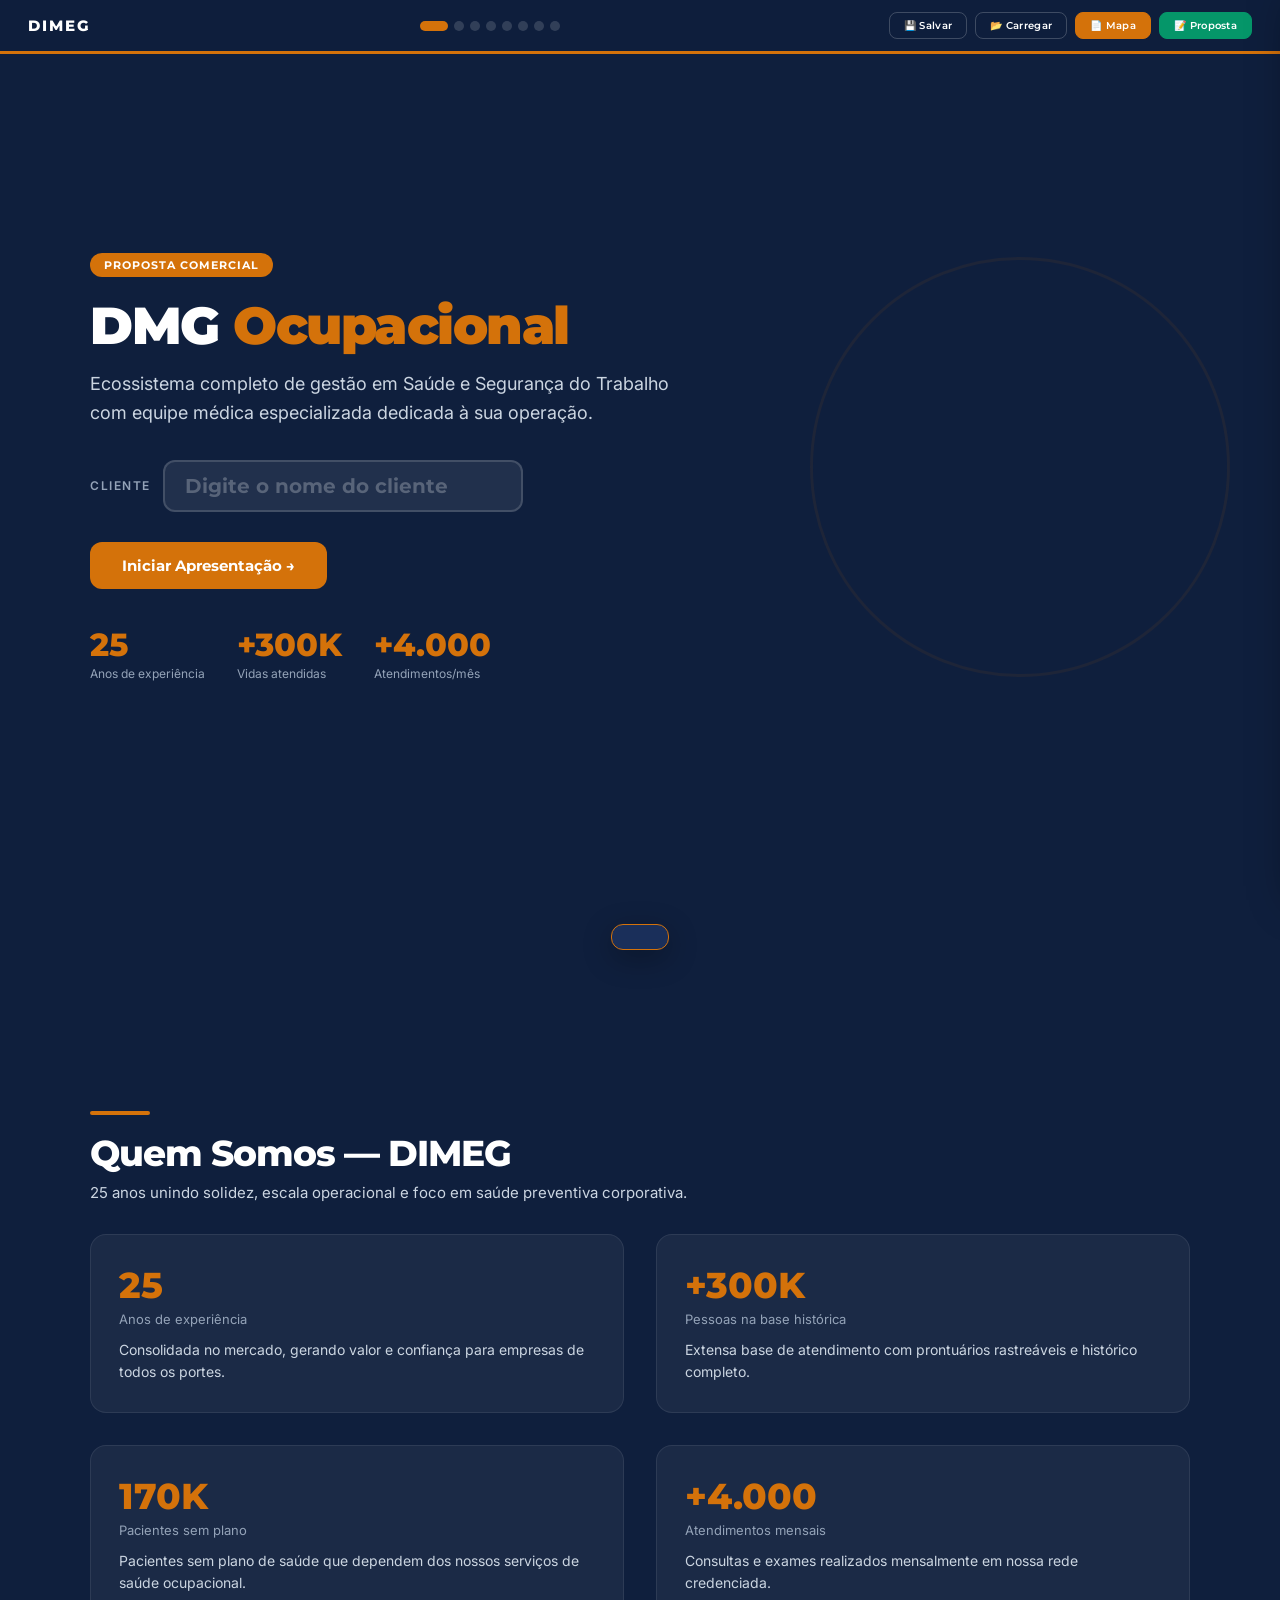
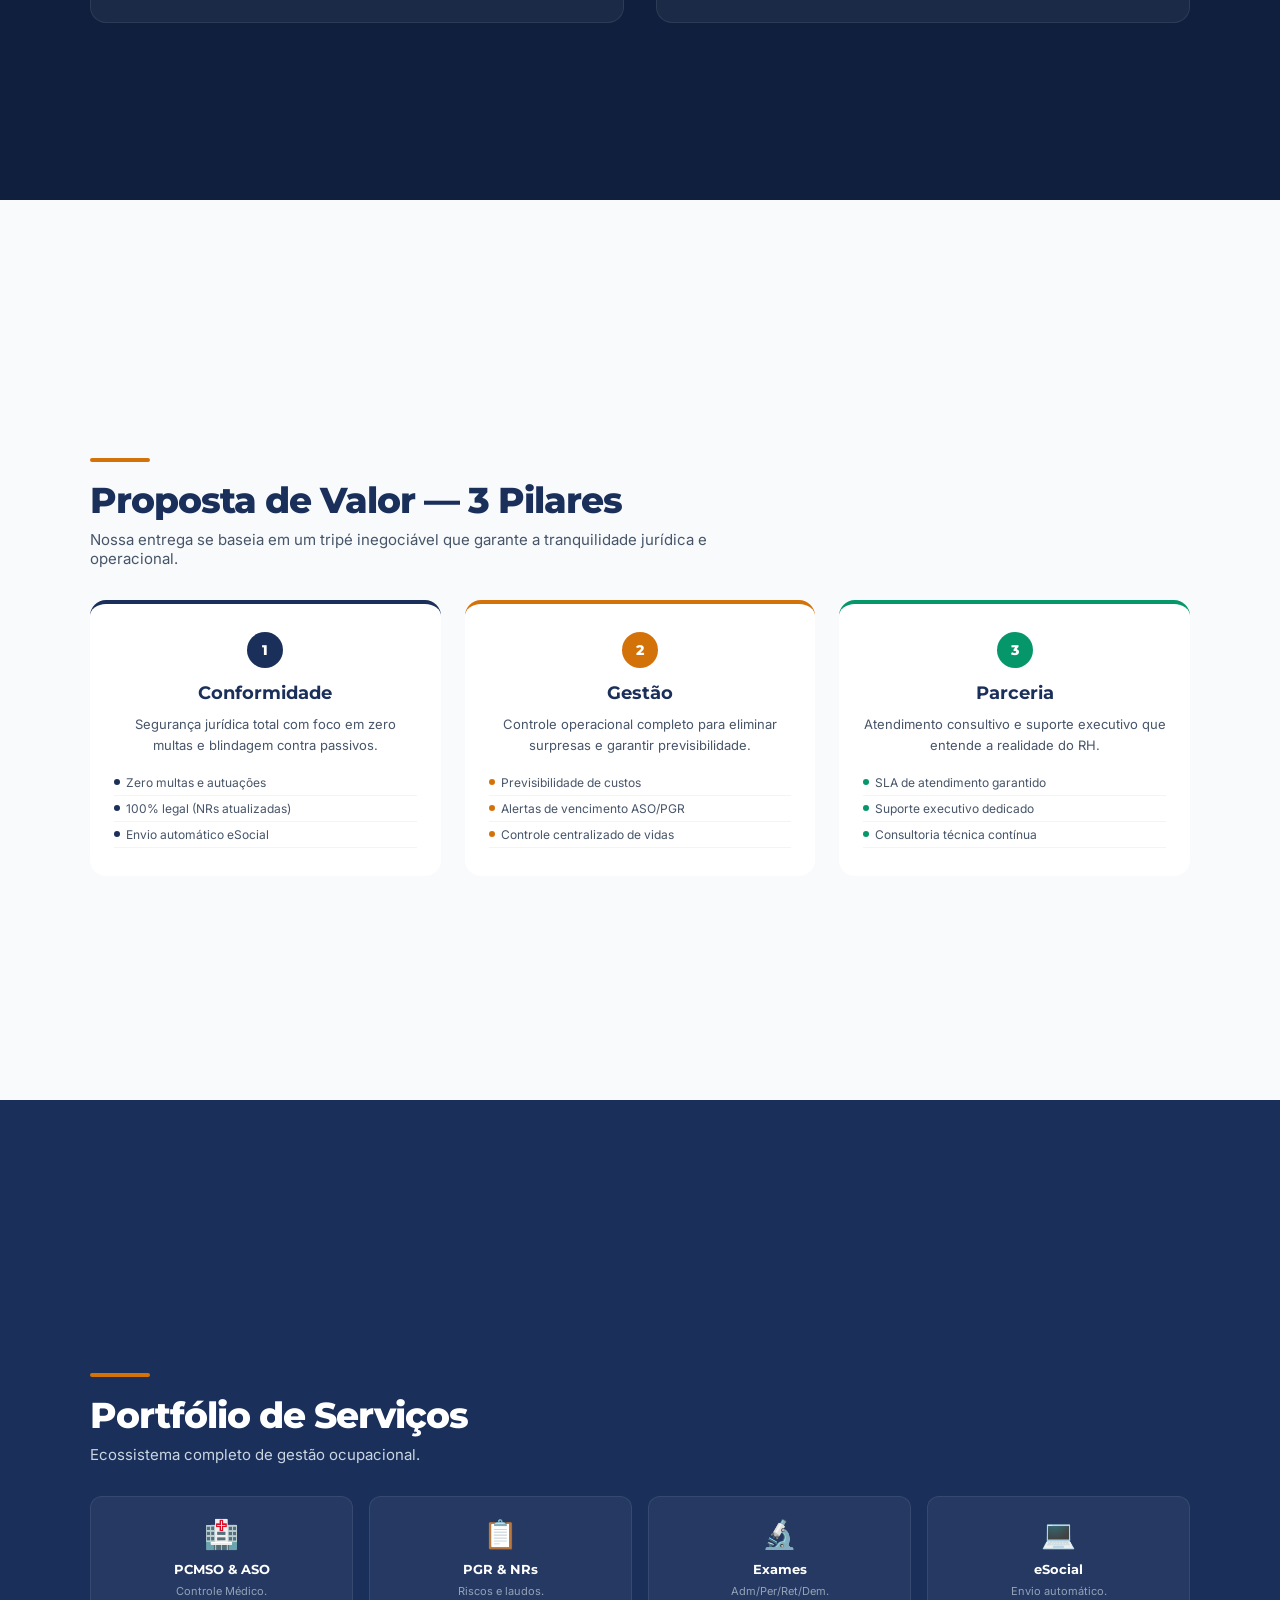
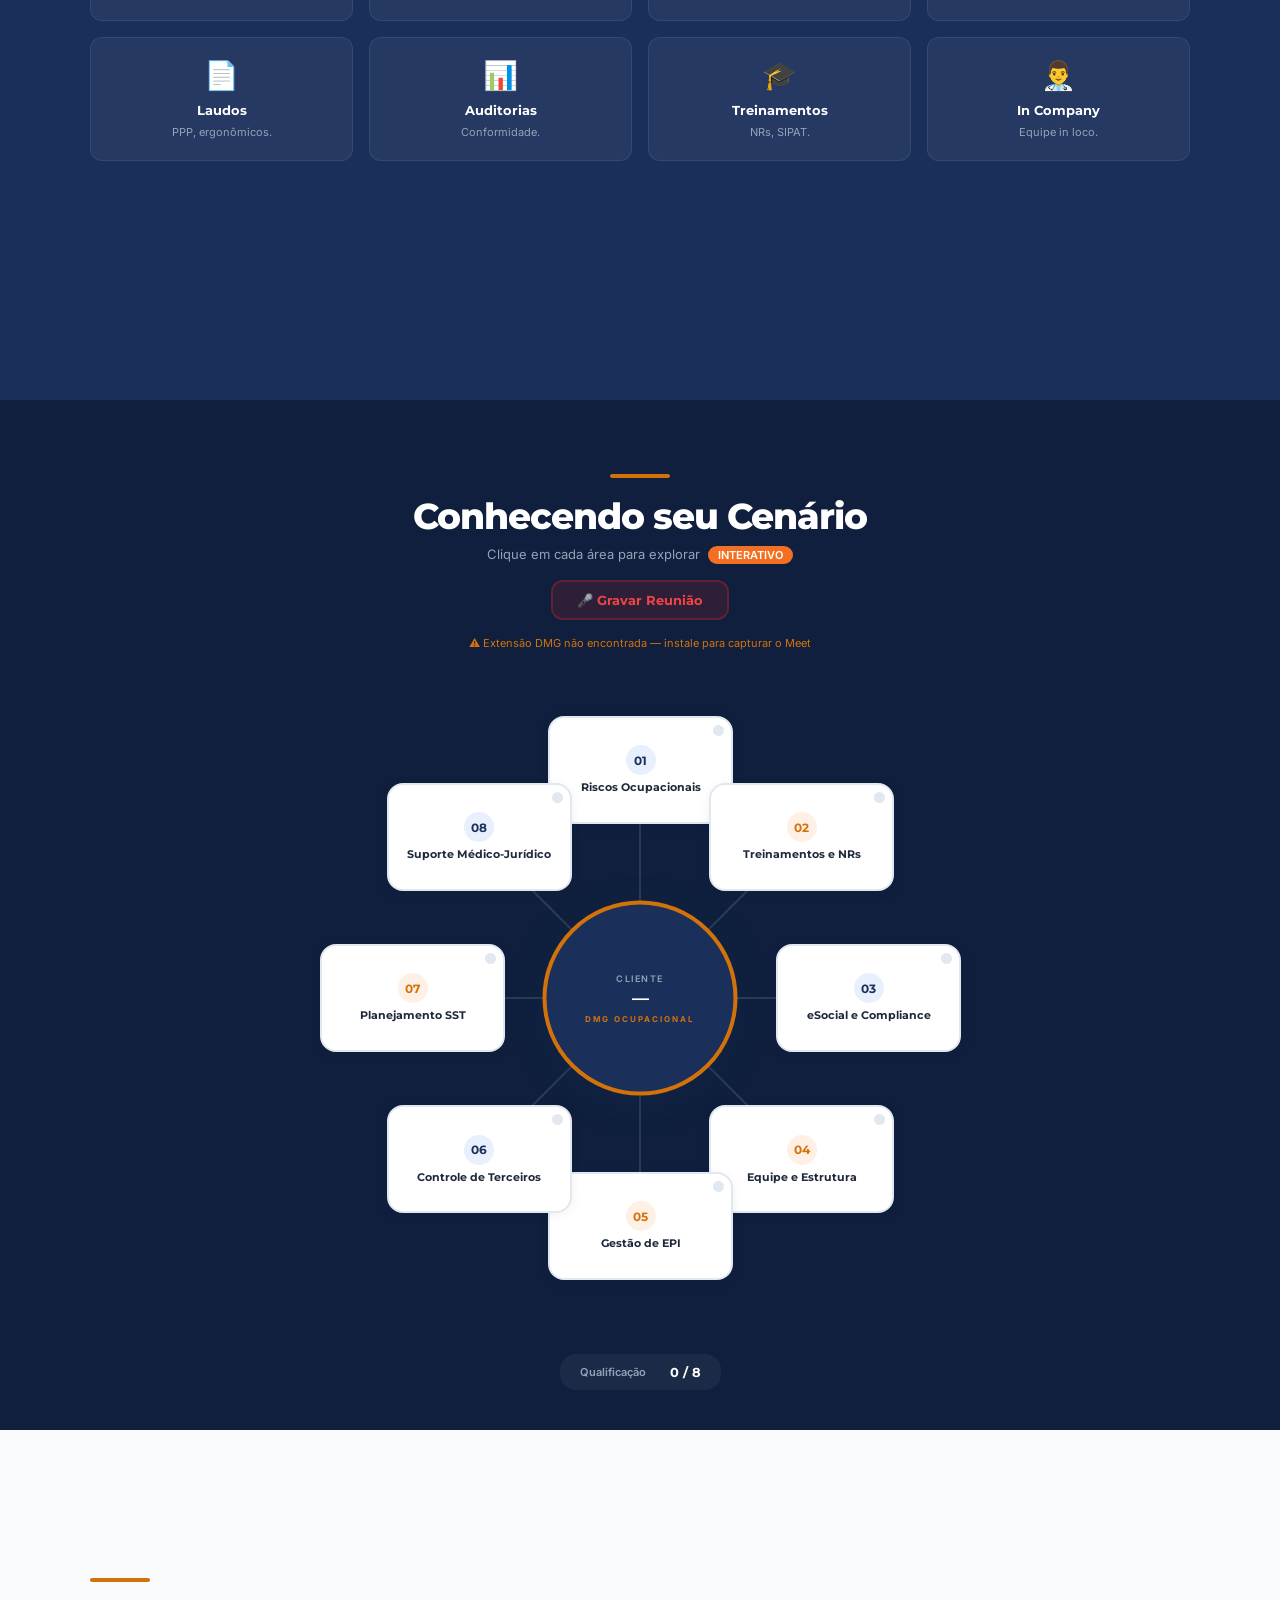
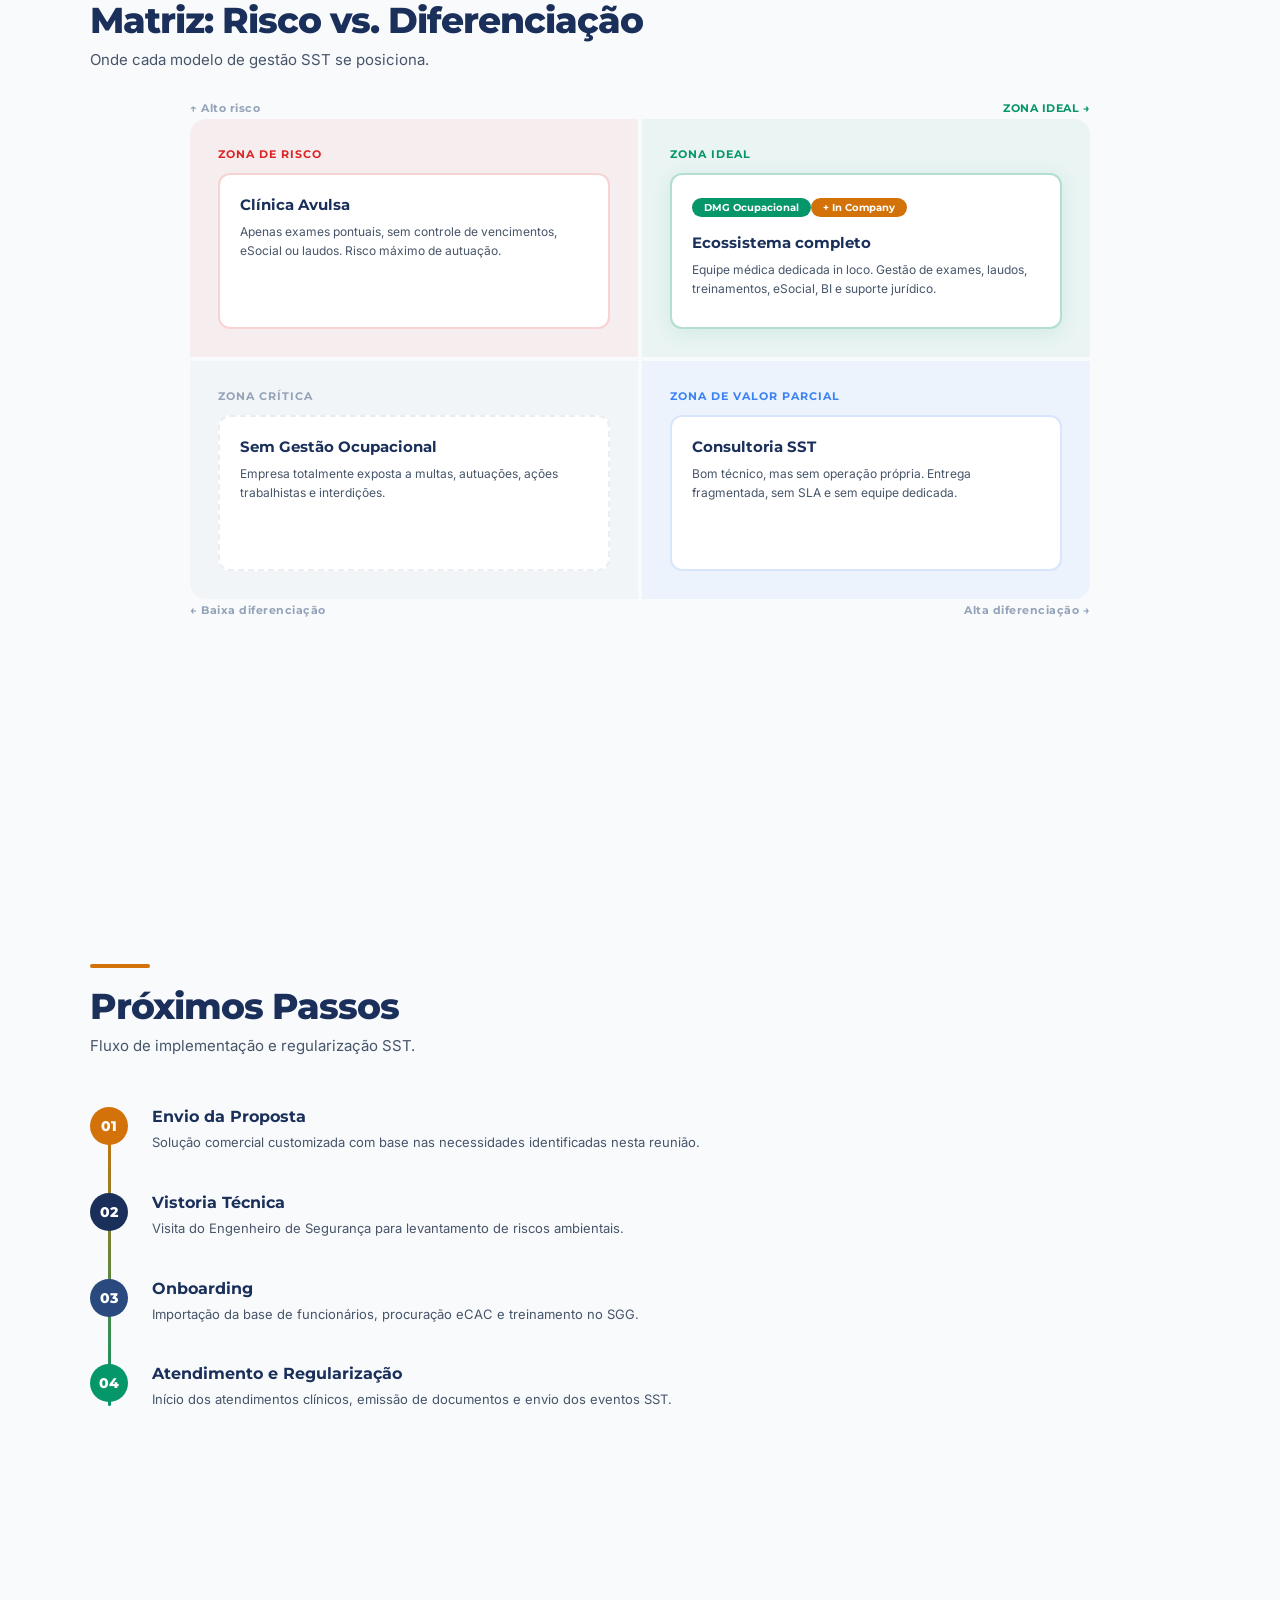
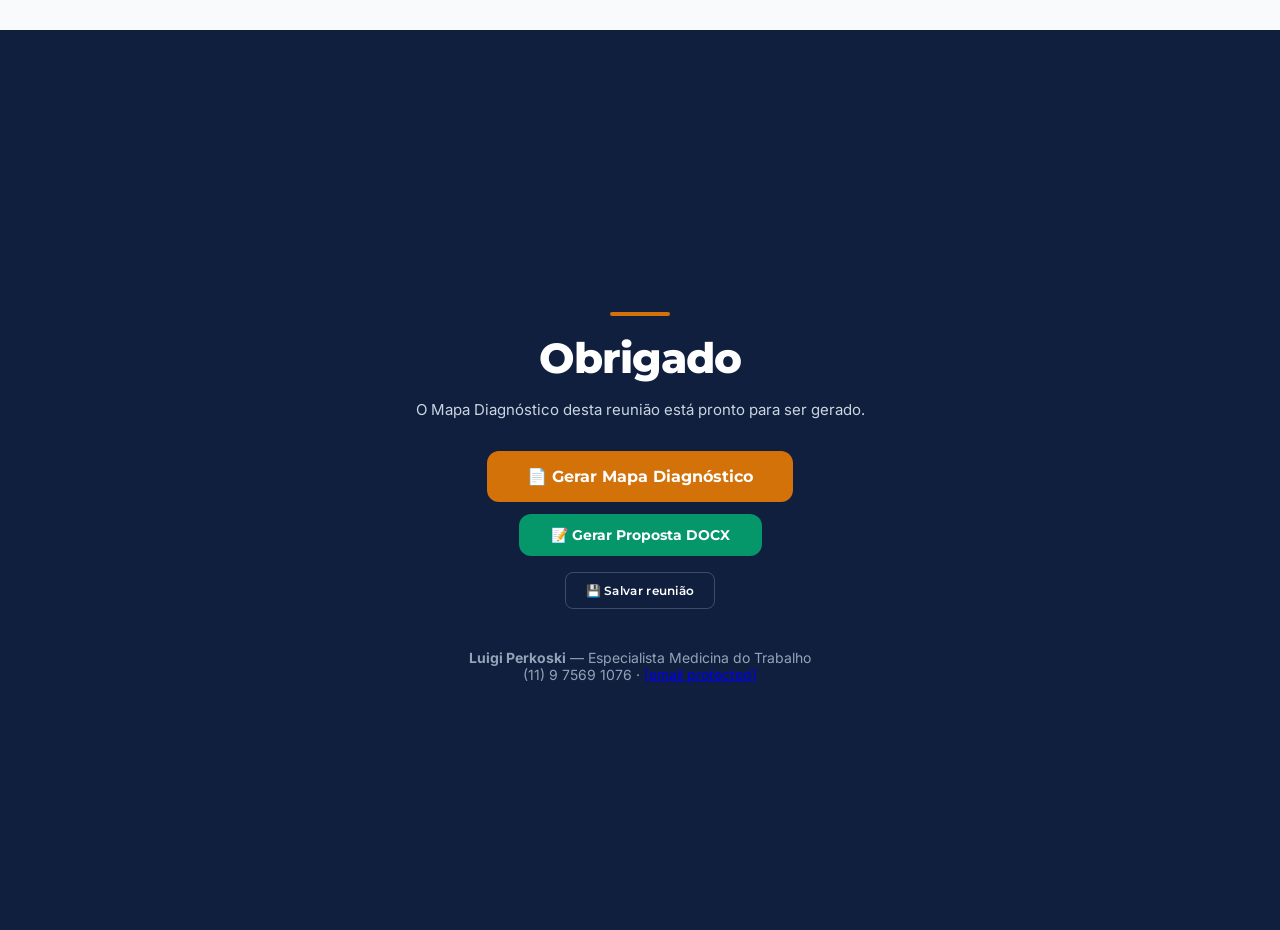
==== commit 18637dd9: "Add files via upload" ====
--- a/index.html
+++ b/index.html
@@ -336,62 +336,48 @@
 function buildPropHTML(nm,dt,avg,rl,rc,cR,gp,bg,sR){var c='*{margin:0;padding:0;box-sizing:border-box}body{font-family:Inter,sans-serif;color:#1E293B;font-size:11px;line-height:1.5;background:#F1F5F9}@page{size:A4;margin:12mm}@media print{.np{display:none!important}.pg{box-shadow:none!important;margin:0!important;padding:14mm!important}body{background:#FFF}[contenteditable]{outline:none!important}.vp{color:#1A2F5A!important;border:none!important}}.pg{max-width:210mm;margin:12px auto;background:#FFF;padding:18mm;box-shadow:0 2px 20px rgba(0,0,0,.08)}.pb{page-break-before:always}h1{font-family:Montserrat;color:#1A2F5A;font-size:15px;font-weight:800;margin:22px 0 10px;padding-bottom:6px;border-bottom:2px solid #D4720A}h2{font-family:Montserrat;color:#1A2F5A;font-size:12px;font-weight:700;margin:16px 0 8px}table{border-collapse:collapse;width:100%;margin:8px 0}th{background:#1A2F5A;color:#FFF;padding:8px 10px;text-align:left;font-family:Montserrat;font-size:10px;font-weight:700}.tc{padding:7px 10px;border-bottom:1px solid #E2E8F0;font-size:11px}.ctr{text-align:center}.pill{display:inline-block;color:#FFF;font-size:9px;font-weight:700;padding:2px 9px;border-radius:10px}.badge{display:inline-flex;gap:3px;padding:3px 10px;border-radius:16px;font-size:9px;font-weight:600;margin:1px}.gr{display:flex;gap:8px;padding:8px 0;border-bottom:1px solid #F1F5F9}.gb{flex:1}.gt{font-size:11px;color:#1A2F5A}.gx{font-size:10px;color:#991B1B;font-weight:600}.gn{font-size:9px;color:#64748B;padding-left:8px;border-left:2px solid #E2E8F0}.vp{color:#DC2626;font-weight:700;font-size:12px;border-bottom:2px dashed #DC2626;padding:1px 6px}[contenteditable]:focus{outline:2px solid #D4720A;outline-offset:1px;border-radius:3px}.trt td{background:#D4720A!important;color:#FFF;font-weight:700;font-family:Montserrat;font-size:12px;padding:10px}.dg{display:grid;grid-template-columns:1fr 1fr;gap:8px;margin:8px 0}.dc{background:#F8FAFC;border-radius:6px;padding:10px;border-left:3px solid #D4720A}.dc strong{font-family:Montserrat;font-size:11px;color:#1A2F5A;display:block;margin-bottom:2px}.dc span{font-size:10px;color:#64748B}.ct td{padding:6px 10px;border-bottom:1px solid #E2E8F0;font-size:11px}.cl{font-weight:600;color:#1A2F5A;width:140px}.ft{margin-top:20px;padding-top:10px;border-top:3px solid #D4720A;display:flex;justify-content:space-between}.tc2{display:grid;grid-template-columns:1fr 1fr;gap:20px}';var h='<!DOCTYPE html><html><head><meta charset="UTF-8"><title>Proposta - '+nm+'</title><link href="https://fonts.googleapis.com/css2?family=Montserrat:wght@400;600;700;800;900&family=Inter:wght@400;500;600&display=swap" rel="stylesheet"><style>'+c+'</style></head><body>';h+='<div class="np" style="position:sticky;top:0;background:#1A2F5A;padding:10px 20px;display:flex;justify-content:space-between;align-items:center;z-index:100"><div style="display:flex;align-items:center"><span style="color:#FFF;font-family:Montserrat;font-weight:800;font-size:13px;letter-spacing:2px">DIMEG</span><span style="color:#94A3B8;margin-left:12px;font-size:11px">'+nm+'</span></div><div><span style="color:#D4720A;font-size:10px;font-weight:600;margin-right:12px">Campos editaveis</span><button onclick="window.print()" style="background:#D4720A;color:#FFF;border:none;padding:8px 20px;border-radius:8px;font-family:Montserrat;font-weight:700;font-size:11px;cursor:pointer">Imprimir / PDF</button></div></div>';h+='<div class="pg"><div style="display:flex;justify-content:space-between;margin-bottom:14px"><div><div style="font-family:Montserrat;font-weight:800;font-size:10px;color:#D4720A;letter-spacing:2px">MAPA DIAGNOSTICO SST</div><div style="font-family:Montserrat;font-weight:800;font-size:22px;color:#1A2F5A" contenteditable="true">'+nm+'</div><div style="font-size:10px;color:#94A3B8">'+dt+'</div></div><div style="text-align:right"><div style="font-family:Montserrat;font-weight:800;font-size:13px;color:#1A2F5A;letter-spacing:2px">DIMEG</div><div style="background:'+rc+';color:#FFF;font-family:Montserrat;font-weight:800;font-size:10px;padding:4px 14px;border-radius:20px;margin-top:5px;display:inline-block">RISCO '+rl+'</div><div style="font-family:Montserrat;font-weight:800;font-size:26px;color:'+rc+';margin-top:3px">'+avg+'<small style="font-size:12px;color:#94A3B8">/10</small></div></div></div><div style="height:3px;background:linear-gradient(90deg,#D4720A,#1A2F5A);margin-bottom:16px"></div><div class="tc2"><div><h2 style="margin-top:0">Radar</h2><div style="height:240px"><canvas id="radar"></canvas></div><div style="margin-top:10px">'+bg+'</div></div><div><h2 style="margin-top:0;color:#DC2626">Gaps</h2>'+gp+'</div></div><h2>Detalhamento</h2><table><tr><th>Area</th><th class="ctr">Score</th><th class="ctr">Status</th><th>Gap</th></tr>'+cR+'</table><div class="ft"><div><span style="font-family:Montserrat;font-weight:800;color:#1A2F5A;font-size:12px">DIMEG</span></div><span style="font-size:9px;color:#94A3B8">1/2</span></div></div>';h+='<div class="pg pb"><div style="display:flex;justify-content:space-between;margin-bottom:14px"><div><div style="font-family:Montserrat;font-weight:800;font-size:10px;color:#D4720A;letter-spacing:2px">PROPOSTA COMERCIAL</div><div style="font-family:Montserrat;font-weight:800;font-size:22px;color:#1A2F5A" contenteditable="true">'+nm+'</div><div style="font-size:10px;color:#94A3B8">'+dt+' | Validade: <span contenteditable="true" style="border-bottom:1px dashed #D4720A">30 dias</span></div></div><div style="font-family:Montserrat;font-weight:800;font-size:13px;color:#1A2F5A;letter-spacing:2px">DIMEG</div></div><div style="height:3px;background:linear-gradient(90deg,#D4720A,#1A2F5A);margin-bottom:16px"></div>';h+='<h1>Diferenciais DMG</h1><div class="dg"><div class="dc"><strong>In Company</strong><span>Medico, Enfermeiro e TST in loco</span></div><div class="dc"><strong>Tecnologia SGG</strong><span>BI, alertas, prontuario, eSocial</span></div><div class="dc"><strong>Suporte Juridico</strong><span>Pericias, FAP/NTEP, blindagem</span></div><div class="dc"><strong>Rede Credenciada</strong><span>Operacao propria + SLA</span></div></div>';h+='<h1>Proposta de Servicos</h1><table id="svcT"><tr><th>Servico</th><th class="ctr">Unidade</th><th class="ctr" style="width:140px">Valor (R$)</th><th class="ctr np" style="width:30px"></th></tr>'+sR+'<tr class="trt"><td colspan="2">INVESTIMENTO MENSAL TOTAL</td><td class="ctr" contenteditable="true"><span class="vp" style="color:#FFF;border-color:#FFF">R$ ___</span></td><td class="np"></td></tr></table><div class="np" style="margin:8px 0"><button onclick="addSvc()" style="background:#F8FAFC;border:2px dashed #CBD5E1;border-radius:8px;padding:8px;cursor:pointer;font-size:11px;color:#64748B;font-weight:600;width:100%">+ Adicionar Servico</button></div>';h+='<h1>Condicoes Gerais</h1><table class="ct"><tr><td class="cl">Vigencia</td><td contenteditable="true">12 meses</td></tr><tr><td class="cl">Pagamento</td><td contenteditable="true"><span class="vp">Boleto / Transf.</span></td></tr><tr><td class="cl">Implantacao</td><td contenteditable="true">15 dias uteis</td></tr><tr><td class="cl">SLA</td><td contenteditable="true"><span class="vp">24h</span></td></tr><tr><td class="cl">Incluso</td><td>SGG, portal, app, dashboards</td></tr><tr><td class="cl">Obs.</td><td contenteditable="true"><span class="vp">Adicionar...</span></td></tr></table><div class="ft"><div><span style="font-family:Montserrat;font-weight:800;color:#1A2F5A;font-size:12px">DIMEG</span></div><span style="font-size:9px;color:#94A3B8">Luigi Perkoski - (11) 9 7569 1076 - lpaesleme@dimeg.com.br</span></div></div></body></html>';return h}
 // ── DMG EXTENSÃO MEET ────────────────────────────────────────────────────────
 var gRecOn=false,gTxt='',gExtConnected=false;
-
-// Tenta conectar com a extensão DMG
+var DMG_EXT_ID='falnhjmopgmgmgijlcedapokalgabpio';
+
 function initExtension(){
-  if(typeof chrome==='undefined'||!chrome.runtime){
-    document.getElementById('globalStatus').textContent='Extensão DMG não instalada — veja instruções abaixo';
-    return;
+  if(typeof chrome==='undefined'||!chrome.runtime){showExtWarning();return;}
+  chrome.runtime.sendMessage(DMG_EXT_ID,{type:'DMG_TOOL_REGISTER'},function(resp){
+    if(chrome.runtime.lastError||!resp){showExtWarning();return;}
+    onConnected(resp);
+  });
+}
+
+function onConnected(resp){
+  gExtConnected=true;
+  document.getElementById('globalStatus').textContent='✓ Extensão DMG conectada — Meet pronto';
+  document.getElementById('globalStatus').style.color='var(--green)';
+  if(resp&&resp.capturing){gRecOn=true;updateGlobalMicBtn(true);}
+  if(resp&&resp.transcript&&resp.transcript.length>0){
+    gTxt=resp.transcript;
+    var el=document.getElementById('globalTranscript');
+    el.textContent=gTxt;el.style.display='block';
+    document.getElementById('globalFillBtn').style.display='inline-flex';
   }
-  try{
-    chrome.runtime.sendMessage(
-      {type:'DMG_TOOL_REGISTER'},
-      function(resp){
-        if(chrome.runtime.lastError){gExtConnected=false;showExtWarning();return;}
-        gExtConnected=true;
-        document.getElementById('globalStatus').textContent='✓ Extensão DMG conectada';
-        document.getElementById('globalStatus').style.color='var(--green)';
-        if(resp&&resp.capturing){
-          // já estava gravando
-          gRecOn=true;
-          updateGlobalMicBtn(true);
-        }
-        if(resp&&resp.transcript&&resp.transcript.length>0){
-          gTxt=resp.transcript;
-          document.getElementById('globalTranscript').textContent=gTxt;
-          document.getElementById('globalTranscript').style.display='block';
-          document.getElementById('globalFillBtn').style.display='inline-flex';
-        }
-      }
-    );
-    // Escuta atualizações vindas da extensão
-    chrome.runtime.onMessage.addListener(function(msg){
-      if(msg.type==='TRANSCRIPT_UPDATE'){
-        gTxt=msg.transcript||'';
-        var el=document.getElementById('globalTranscript');
-        el.style.display='block';
-        el.textContent=gTxt;
-        el.scrollTop=el.scrollHeight;
-      }
-      else if(msg.type==='CAPTURE_STARTED'){
-        gRecOn=true;updateGlobalMicBtn(true);
-        document.getElementById('globalStatus').textContent='⏺ Gravando Meet — vendedor + cliente';
-        document.getElementById('globalStatus').style.color='#EF4444';
-      }
-      else if(msg.type==='CAPTURE_STOPPED'){
-        gRecOn=false;updateGlobalMicBtn(false);
-        gTxt=msg.transcript||gTxt;
-        var words=gTxt.trim().split(/\s+/).filter(Boolean).length;
-        document.getElementById('globalStatus').textContent='Pronto ('+words+' palavras). Clique em Preencher com IA.';
-        document.getElementById('globalStatus').style.color='var(--g400)';
-        if(words>0) document.getElementById('globalFillBtn').style.display='inline-flex';
-      }
-      else if(msg.type==='ERROR'){
-        document.getElementById('globalStatus').textContent='⚠ '+msg.message;
-        document.getElementById('globalStatus').style.color='#DC2626';
-      }
-    });
-  }catch(e){gExtConnected=false;showExtWarning();}
+  chrome.runtime.onMessage.addListener(function(msg){
+    if(msg.type==='TRANSCRIPT_UPDATE'){
+      gTxt=msg.transcript||'';
+      var el=document.getElementById('globalTranscript');
+      el.style.display='block';el.textContent=gTxt;el.scrollTop=el.scrollHeight;
+    }else if(msg.type==='CAPTURE_STARTED'){
+      gRecOn=true;updateGlobalMicBtn(true);
+      document.getElementById('globalStatus').textContent='⏺ Gravando Meet — vendedor + cliente';
+      document.getElementById('globalStatus').style.color='#EF4444';
+    }else if(msg.type==='CAPTURE_STOPPED'){
+      gRecOn=false;updateGlobalMicBtn(false);
+      gTxt=msg.transcript||gTxt;
+      var words=gTxt.trim().split(/\s+/).filter(Boolean).length;
+      document.getElementById('globalStatus').textContent='Pronto ('+words+' palavras). Clique em Preencher com IA.';
+      document.getElementById('globalStatus').style.color='var(--g400)';
+      if(words>0) document.getElementById('globalFillBtn').style.display='inline-flex';
+    }else if(msg.type==='ERROR'){
+      document.getElementById('globalStatus').textContent='⚠ '+msg.message;
+      document.getElementById('globalStatus').style.color='#DC2626';
+    }
+  });
 }
 
 function showExtWarning(){
@@ -413,8 +399,7 @@
 function toggleGlobalMic(){
   if(!gExtConnected){showExtWarning();return;}
   if(gRecOn){
-    // Para gravação
-    chrome.runtime.sendMessage({type:'DMG_STOP_CAPTURE'},function(resp){
+    chrome.runtime.sendMessage(DMG_EXT_ID,{type:'DMG_STOP_CAPTURE'},function(resp){
       if(resp&&resp.transcript) gTxt=resp.transcript;
       gRecOn=false;updateGlobalMicBtn(false);
       var words=gTxt.trim().split(/\s+/).filter(Boolean).length;
@@ -423,12 +408,11 @@
       if(words>0) document.getElementById('globalFillBtn').style.display='inline-flex';
     });
   }else{
-    // Inicia gravação
     gTxt='';
     document.getElementById('globalTranscript').textContent='';
     document.getElementById('globalTranscript').style.display='block';
     document.getElementById('globalFillBtn').style.display='none';
-    chrome.runtime.sendMessage({type:'DMG_START_CAPTURE'},function(){
+    chrome.runtime.sendMessage(DMG_EXT_ID,{type:'DMG_START_CAPTURE'},function(){
       if(chrome.runtime.lastError){showExtWarning();return;}
       gRecOn=true;updateGlobalMicBtn(true);
       document.getElementById('globalStatus').textContent='Iniciando captura no Meet...';
@@ -437,8 +421,7 @@
   }
 }
 
-// Inicia conexão com extensão após carregar página
-setTimeout(initExtension, 800);
+setTimeout(initExtension,800);
 // ── FIM EXTENSÃO ──────────────────────────────────────────────────────────────
 function globalFillWithAI(){var ak=localStorage.getItem('dmg_api_key')||'';if(!ak){var key=prompt('Cole sua API key (sk-ant-...):');if(!key)return;localStorage.setItem('dmg_api_key',key);ak=key}document.getElementById('globalStatus').textContent='IA analisando...';document.getElementById('globalStatus').style.color='var(--orange)';document.getElementById('globalFillBtn').style.display='none';var allQs='';clusters.forEach(function(cl,i){allQs+='\nTEMA '+(i+1)+': '+cl.title+'\n';cl.questions.forEach(function(q,j){allQs+='  P'+(j+1)+': '+q.text+'\n'})});fetch('https://api.anthropic.com/v1/messages',{method:'POST',headers:{'Content-Type':'application/json','x-api-key':ak,'anthropic-version':'2023-06-01','anthropic-dangerous-direct-browser-access':'true'},body:JSON.stringify({model:'claude-sonnet-4-20250514',max_tokens:2000,messages:[{role:'user',content:'Consultor SST da DMG. Preencha TODOS 8 temas.\nTEMAS:'+allQs+'\nTRANSCRICAO:\n'+gTxt.trim()+'\nJSON:{"clusters":[{"answers":["","",""],"gap":"","score":0,"summary":""},...]}\nScore 0-10.'}]})}).then(function(r){return r.json()}).then(function(d){if(d.error){document.getElementById('globalStatus').textContent='Erro';document.getElementById('globalFillBtn').style.display='inline-flex';return}try{var r=JSON.parse((d.content[0].text||'').replace(/```json\n?/g,'').replace(/```\n?/g,'').trim());if(r.clusters){r.clusters.forEach(function(rc,i){if(i<clusters.length){if(rc.answers)rc.answers.forEach(function(a,qi){if(clusters[i].questions[qi])clusters[i].questions[qi].note=a});if(rc.gap)clusters[i].gap=rc.gap;if(typeof rc.score==='number')clusters[i].score=Math.min(10,Math.max(0,rc.score));clusters[i].status='done'}});createPetals();updateProgress();autoSave();document.getElementById('globalStatus').textContent='\u2713 8 clusters preenchidos!';document.getElementById('globalStatus').style.color='var(--green)';showToast('IA preencheu 8 clusters')}}catch(e){document.getElementById('globalStatus').textContent='Erro';document.getElementById('globalFillBtn').style.display='inline-flex'}}).catch(function(){document.getElementById('globalStatus').textContent='Erro';document.getElementById('globalFillBtn').style.display='inline-flex'})}
 var observer=new IntersectionObserver(function(entries){entries.forEach(function(e){if(e.isIntersecting){currentSlide=parseInt(e.target.id.replace('s',''));buildNav();e.target.querySelectorAll('.fade-up').forEach(function(el){el.classList.add('visible')})}})},{threshold:0.4});slides.forEach(function(_,i){observer.observe(document.getElementById('s'+i))});
@@ -446,4 +429,4 @@
 buildNav();buildPortfolio();createPetals();updateProgress();
 try{var saved=localStorage.getItem('dmg_session');if(saved){var d=JSON.parse(saved);if(d.clientName)document.getElementById('clientName').value=d.clientName;document.getElementById('hubName').textContent=d.clientName||'\u2014';d.clusters.forEach(function(s,i){if(clusters[i]){clusters[i].status=s.status;clusters[i].score=s.score||0;clusters[i].gap=s.gap||'';if(s.questions)clusters[i].questions=s.questions}});createPetals();updateProgress();document.getElementById('hubName').textContent=d.clientName||'\u2014'}}catch(e){}</script>
 </body>
-</html>
+</html>
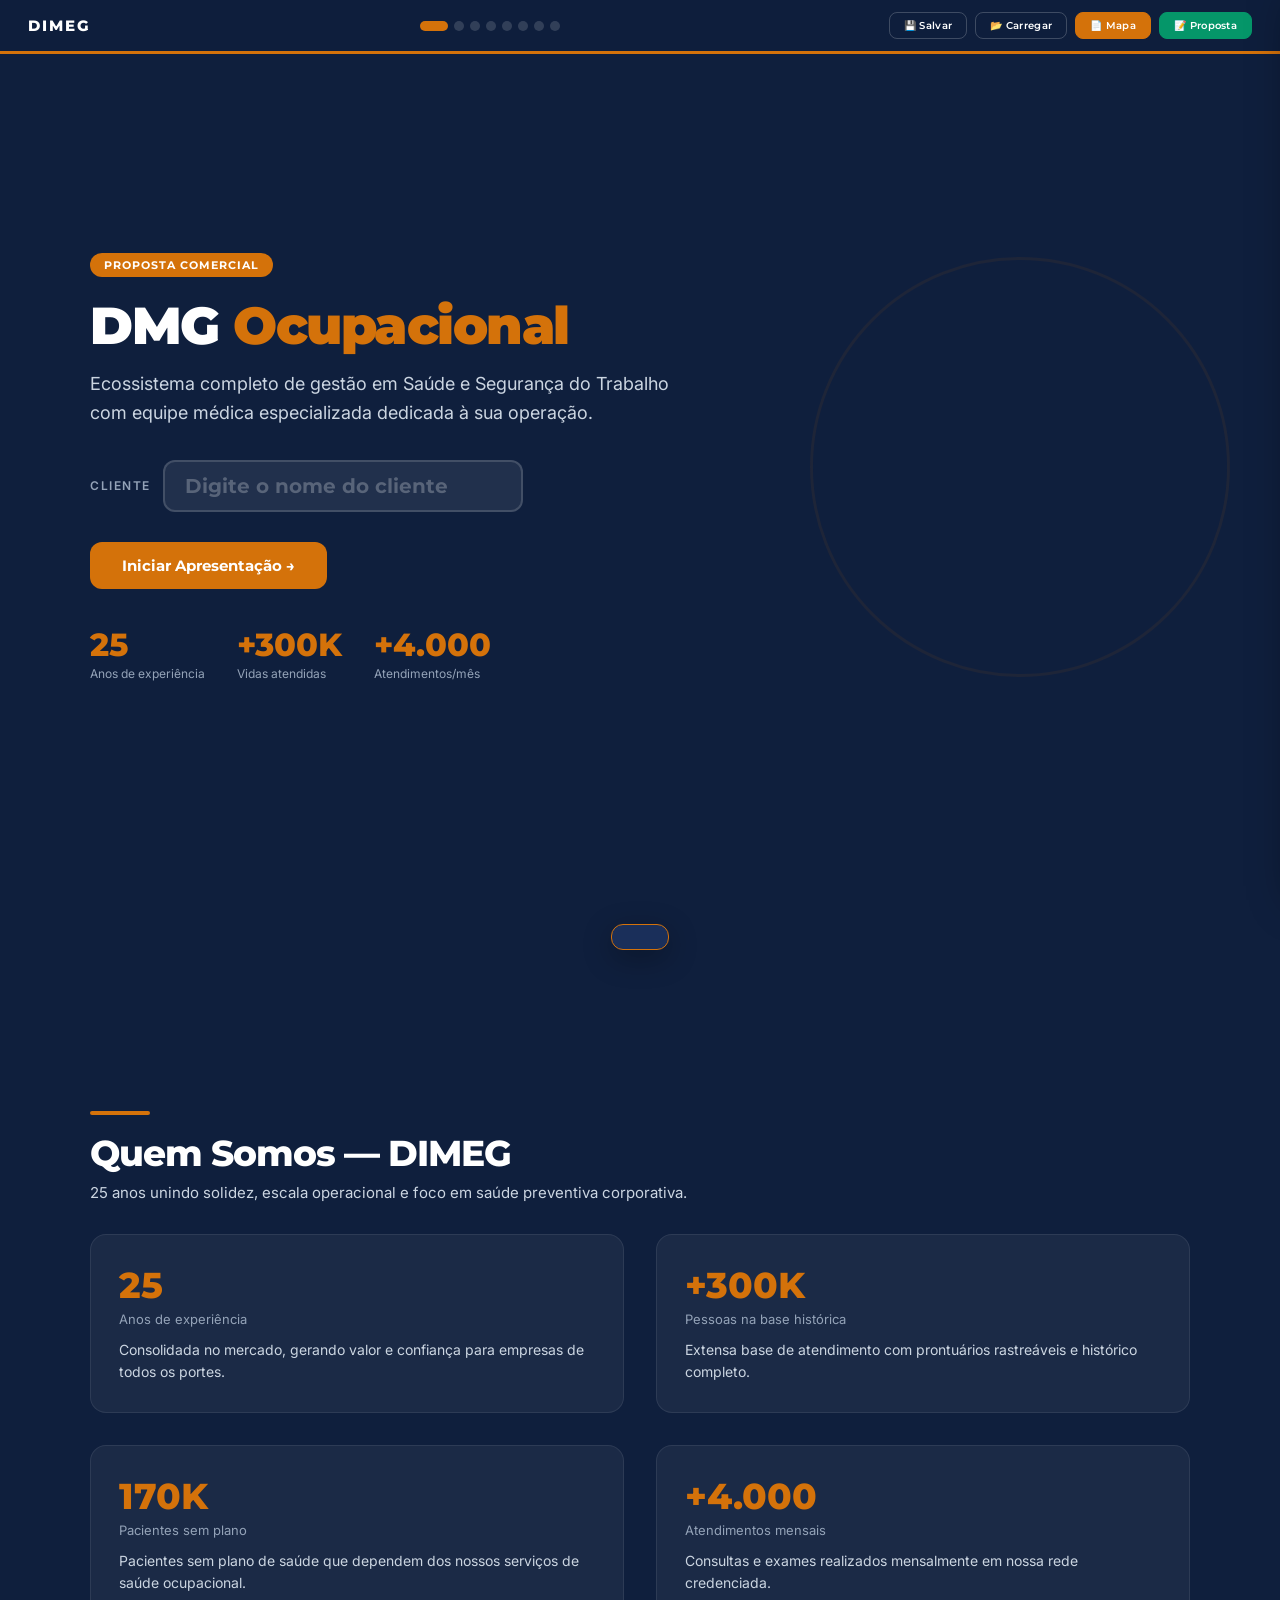
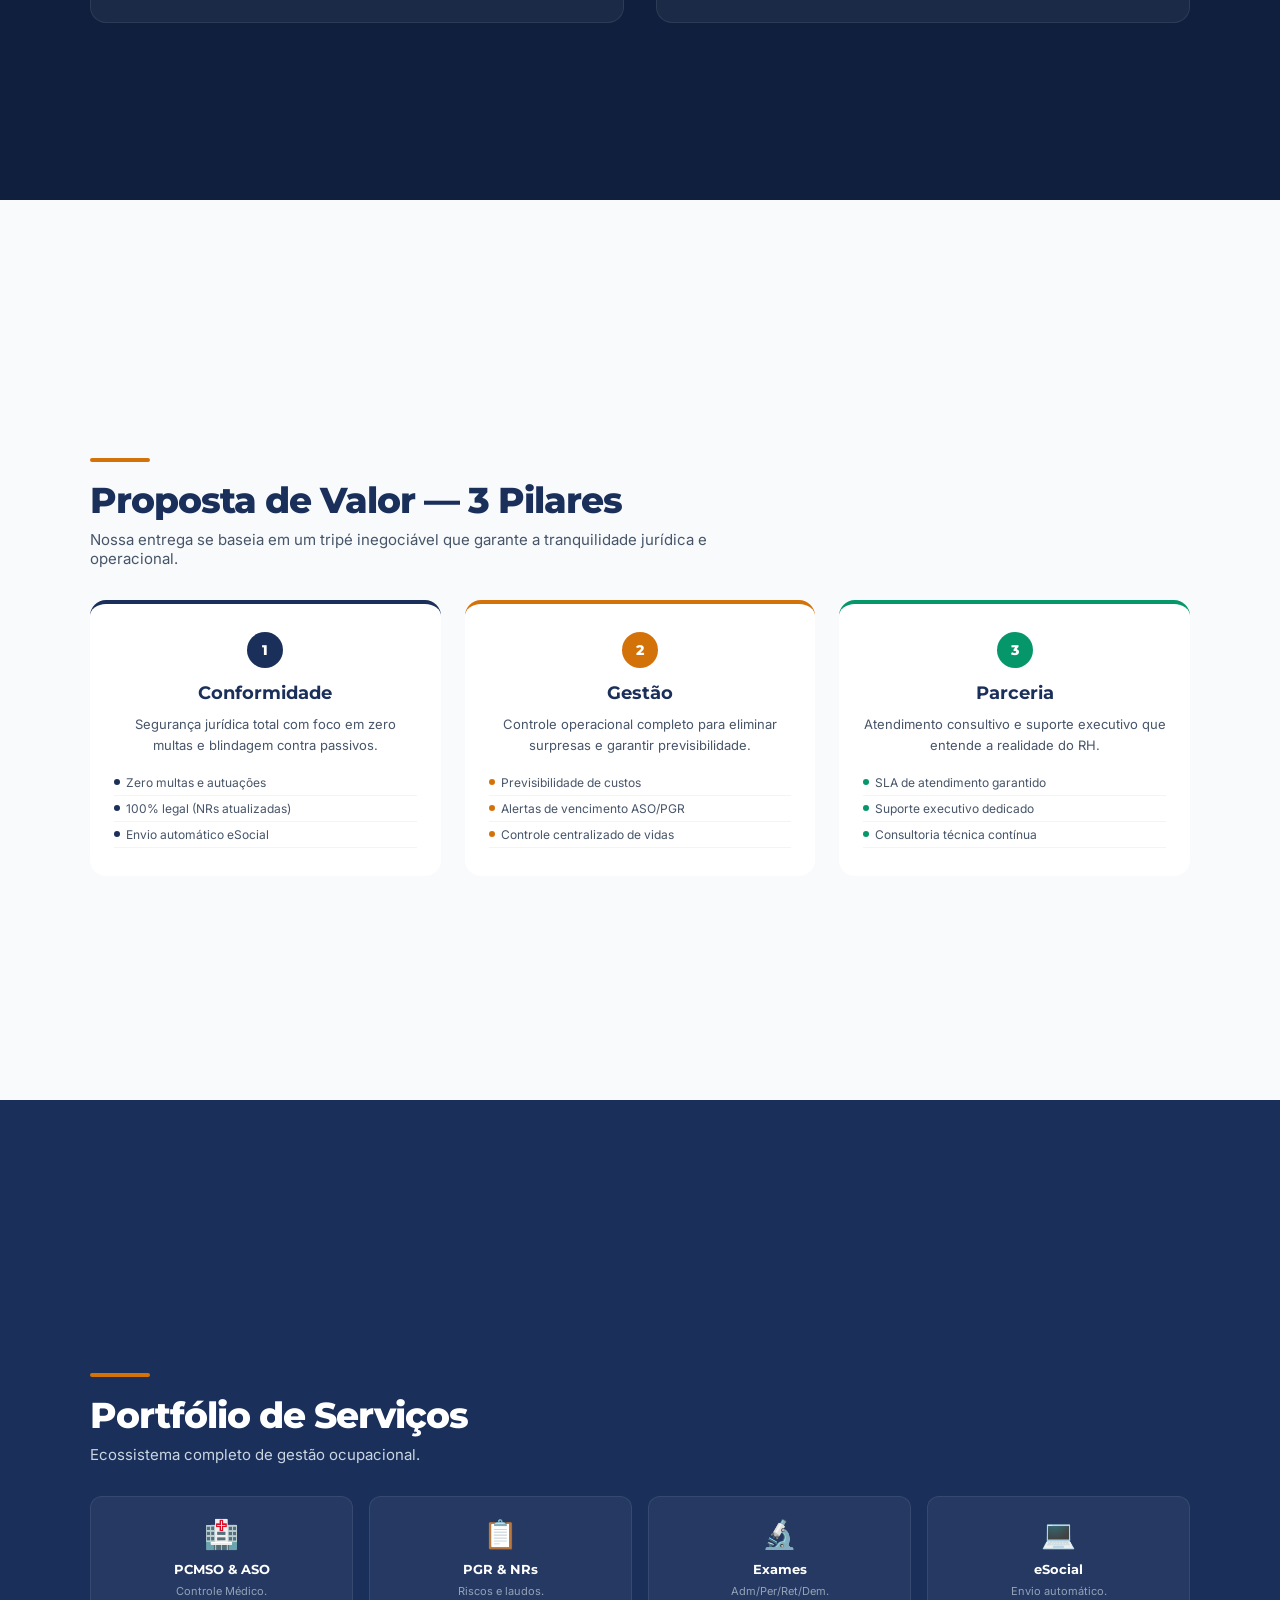
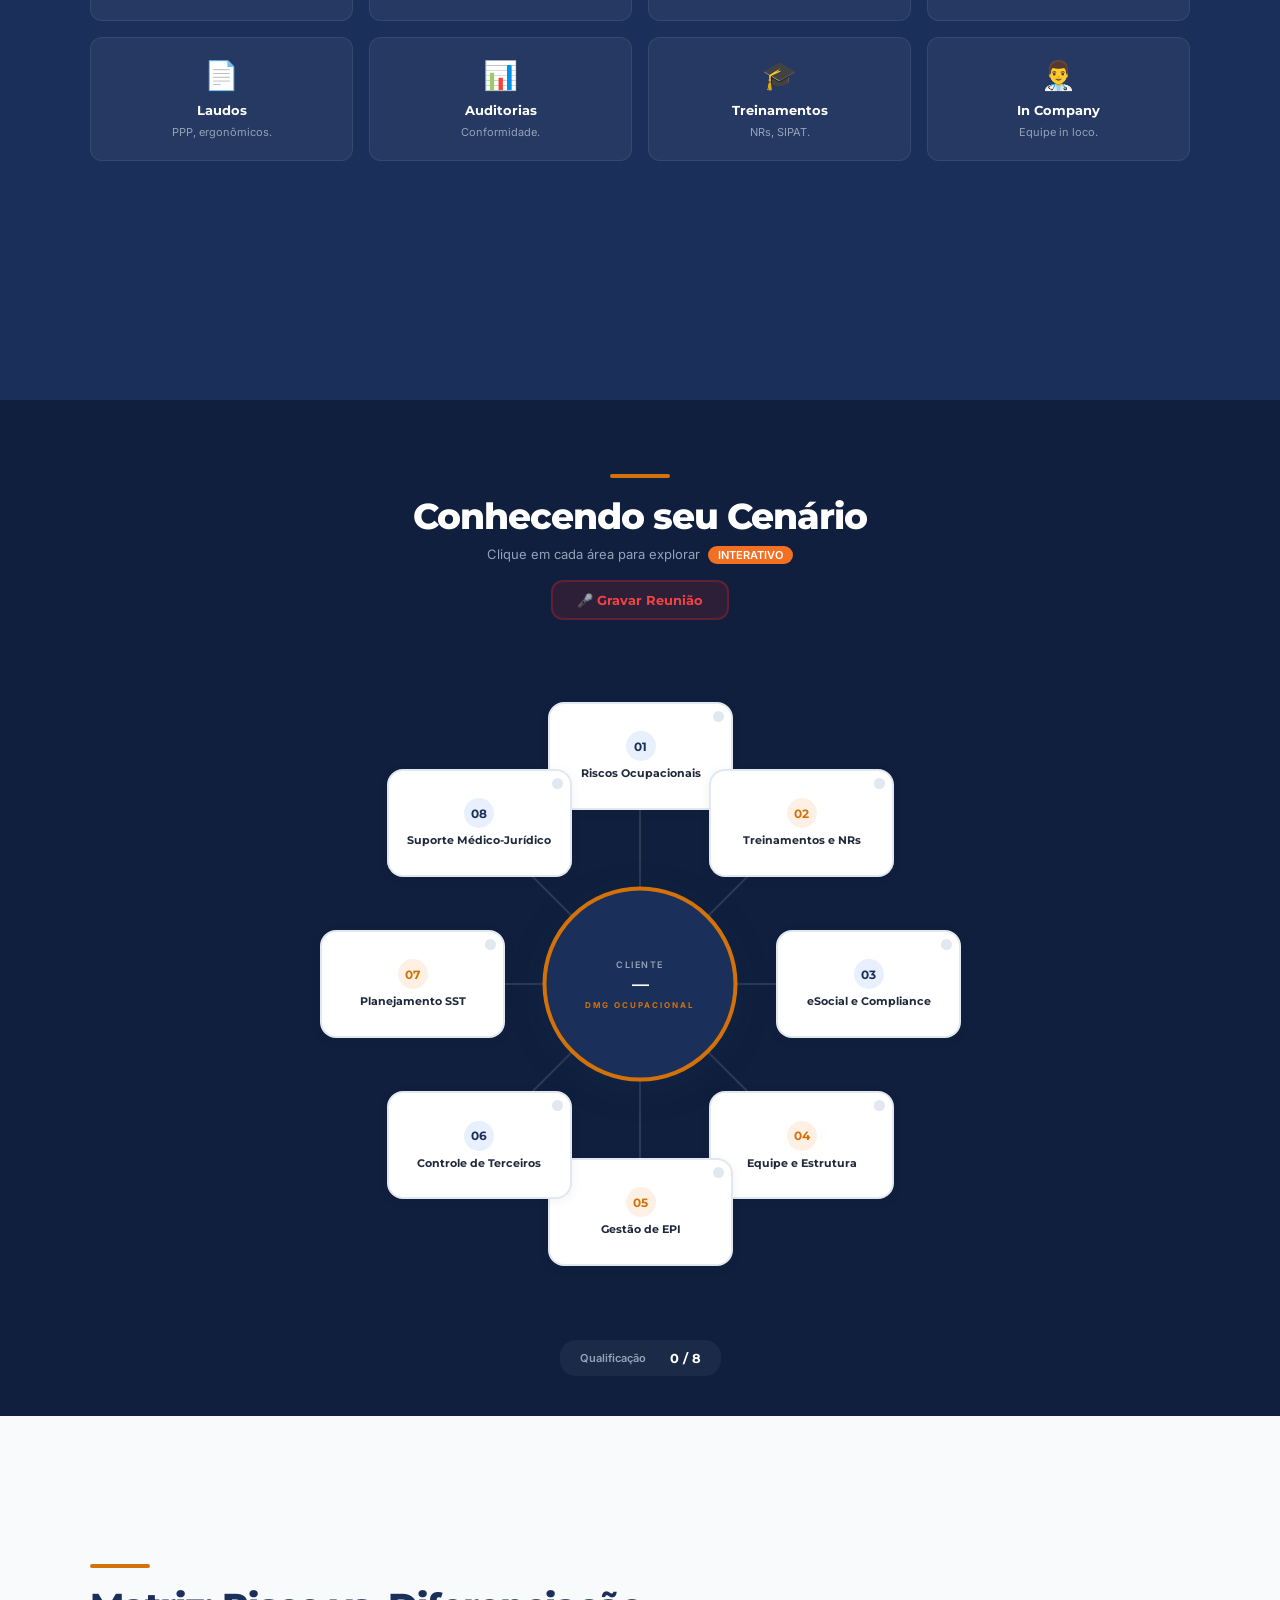
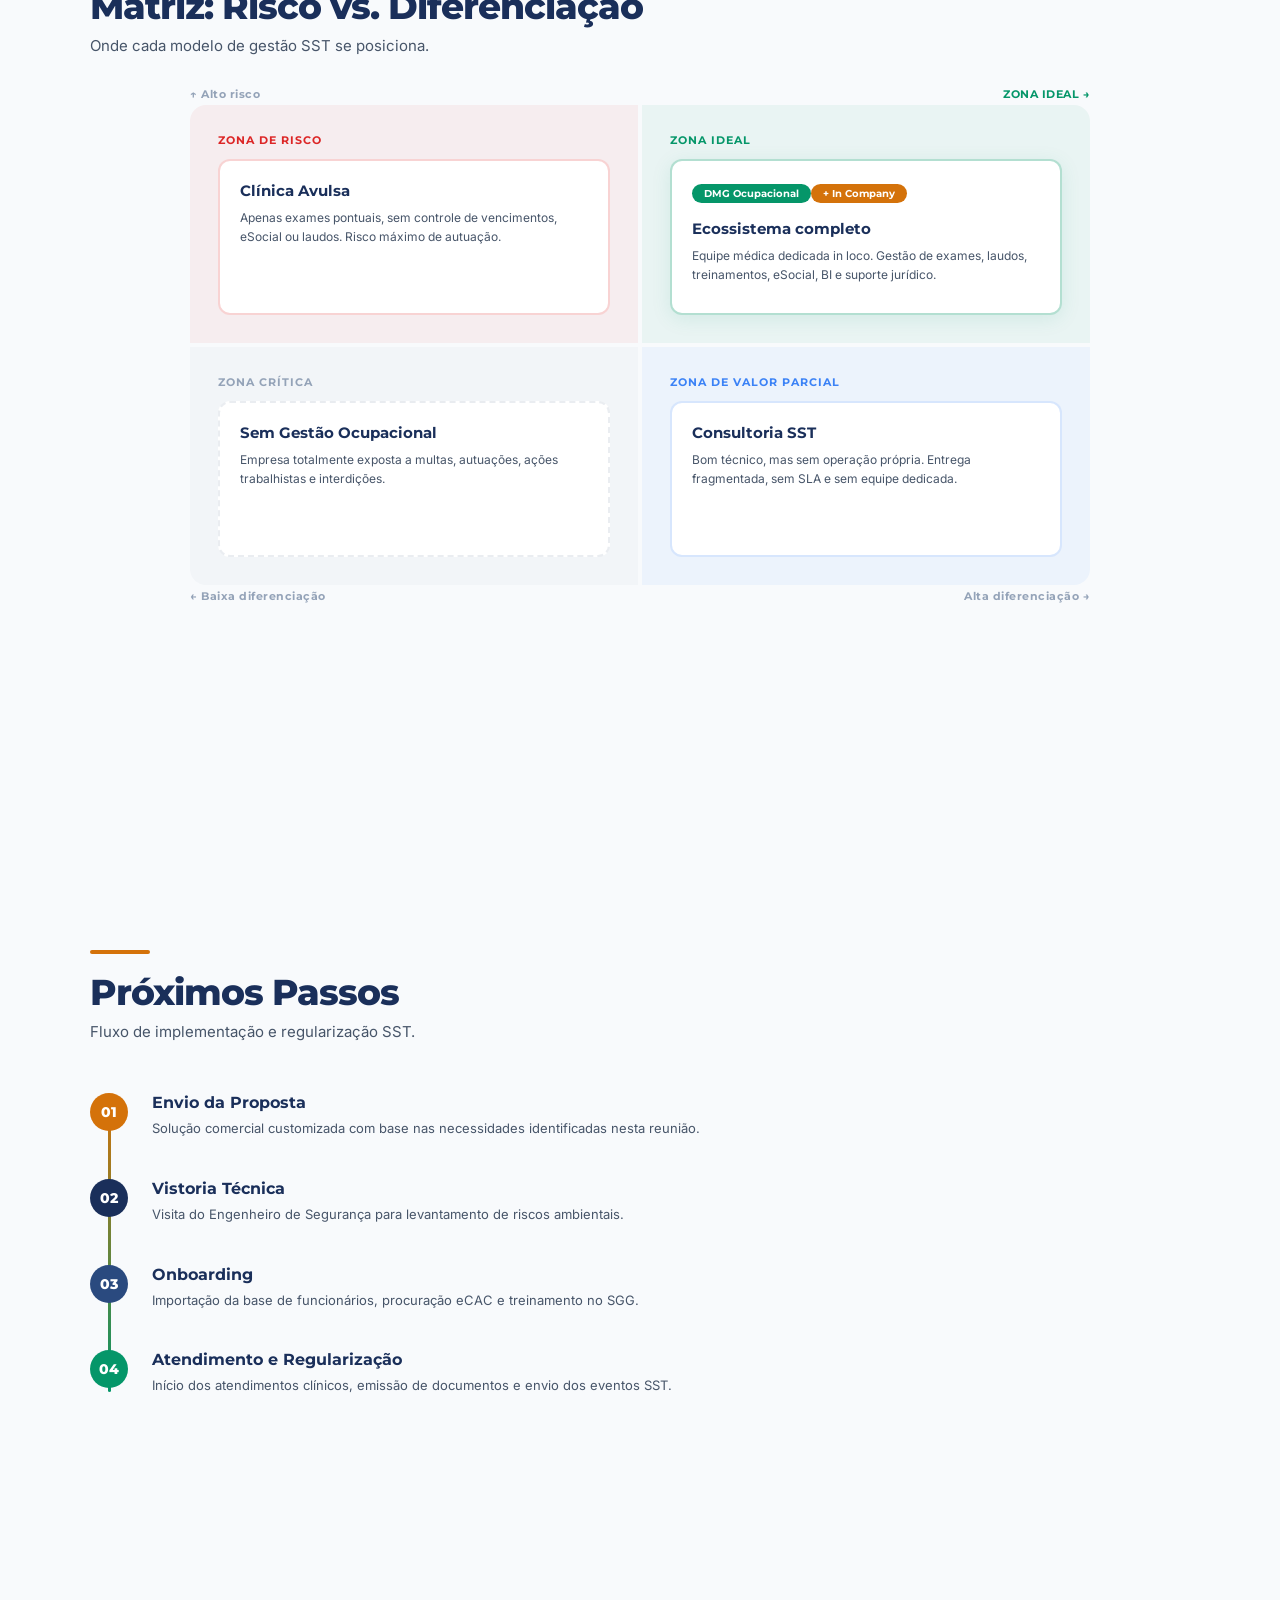
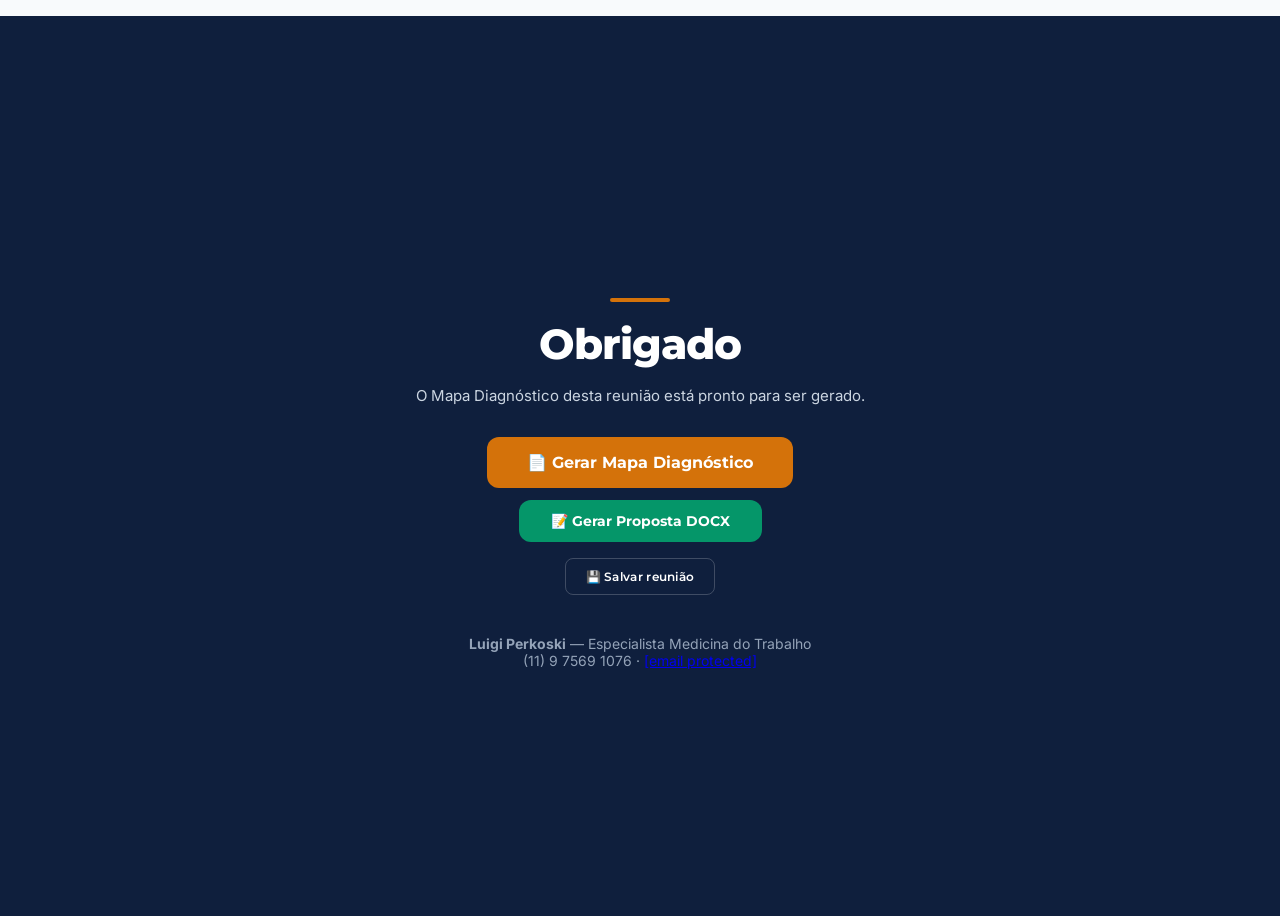
==== commit a73ee348: "Add files via upload" ====
--- a/index.html
+++ b/index.html
@@ -336,10 +336,28 @@
 function buildPropHTML(nm,dt,avg,rl,rc,cR,gp,bg,sR){var c='*{margin:0;padding:0;box-sizing:border-box}body{font-family:Inter,sans-serif;color:#1E293B;font-size:11px;line-height:1.5;background:#F1F5F9}@page{size:A4;margin:12mm}@media print{.np{display:none!important}.pg{box-shadow:none!important;margin:0!important;padding:14mm!important}body{background:#FFF}[contenteditable]{outline:none!important}.vp{color:#1A2F5A!important;border:none!important}}.pg{max-width:210mm;margin:12px auto;background:#FFF;padding:18mm;box-shadow:0 2px 20px rgba(0,0,0,.08)}.pb{page-break-before:always}h1{font-family:Montserrat;color:#1A2F5A;font-size:15px;font-weight:800;margin:22px 0 10px;padding-bottom:6px;border-bottom:2px solid #D4720A}h2{font-family:Montserrat;color:#1A2F5A;font-size:12px;font-weight:700;margin:16px 0 8px}table{border-collapse:collapse;width:100%;margin:8px 0}th{background:#1A2F5A;color:#FFF;padding:8px 10px;text-align:left;font-family:Montserrat;font-size:10px;font-weight:700}.tc{padding:7px 10px;border-bottom:1px solid #E2E8F0;font-size:11px}.ctr{text-align:center}.pill{display:inline-block;color:#FFF;font-size:9px;font-weight:700;padding:2px 9px;border-radius:10px}.badge{display:inline-flex;gap:3px;padding:3px 10px;border-radius:16px;font-size:9px;font-weight:600;margin:1px}.gr{display:flex;gap:8px;padding:8px 0;border-bottom:1px solid #F1F5F9}.gb{flex:1}.gt{font-size:11px;color:#1A2F5A}.gx{font-size:10px;color:#991B1B;font-weight:600}.gn{font-size:9px;color:#64748B;padding-left:8px;border-left:2px solid #E2E8F0}.vp{color:#DC2626;font-weight:700;font-size:12px;border-bottom:2px dashed #DC2626;padding:1px 6px}[contenteditable]:focus{outline:2px solid #D4720A;outline-offset:1px;border-radius:3px}.trt td{background:#D4720A!important;color:#FFF;font-weight:700;font-family:Montserrat;font-size:12px;padding:10px}.dg{display:grid;grid-template-columns:1fr 1fr;gap:8px;margin:8px 0}.dc{background:#F8FAFC;border-radius:6px;padding:10px;border-left:3px solid #D4720A}.dc strong{font-family:Montserrat;font-size:11px;color:#1A2F5A;display:block;margin-bottom:2px}.dc span{font-size:10px;color:#64748B}.ct td{padding:6px 10px;border-bottom:1px solid #E2E8F0;font-size:11px}.cl{font-weight:600;color:#1A2F5A;width:140px}.ft{margin-top:20px;padding-top:10px;border-top:3px solid #D4720A;display:flex;justify-content:space-between}.tc2{display:grid;grid-template-columns:1fr 1fr;gap:20px}';var h='<!DOCTYPE html><html><head><meta charset="UTF-8"><title>Proposta - '+nm+'</title><link href="https://fonts.googleapis.com/css2?family=Montserrat:wght@400;600;700;800;900&family=Inter:wght@400;500;600&display=swap" rel="stylesheet"><style>'+c+'</style></head><body>';h+='<div class="np" style="position:sticky;top:0;background:#1A2F5A;padding:10px 20px;display:flex;justify-content:space-between;align-items:center;z-index:100"><div style="display:flex;align-items:center"><span style="color:#FFF;font-family:Montserrat;font-weight:800;font-size:13px;letter-spacing:2px">DIMEG</span><span style="color:#94A3B8;margin-left:12px;font-size:11px">'+nm+'</span></div><div><span style="color:#D4720A;font-size:10px;font-weight:600;margin-right:12px">Campos editaveis</span><button onclick="window.print()" style="background:#D4720A;color:#FFF;border:none;padding:8px 20px;border-radius:8px;font-family:Montserrat;font-weight:700;font-size:11px;cursor:pointer">Imprimir / PDF</button></div></div>';h+='<div class="pg"><div style="display:flex;justify-content:space-between;margin-bottom:14px"><div><div style="font-family:Montserrat;font-weight:800;font-size:10px;color:#D4720A;letter-spacing:2px">MAPA DIAGNOSTICO SST</div><div style="font-family:Montserrat;font-weight:800;font-size:22px;color:#1A2F5A" contenteditable="true">'+nm+'</div><div style="font-size:10px;color:#94A3B8">'+dt+'</div></div><div style="text-align:right"><div style="font-family:Montserrat;font-weight:800;font-size:13px;color:#1A2F5A;letter-spacing:2px">DIMEG</div><div style="background:'+rc+';color:#FFF;font-family:Montserrat;font-weight:800;font-size:10px;padding:4px 14px;border-radius:20px;margin-top:5px;display:inline-block">RISCO '+rl+'</div><div style="font-family:Montserrat;font-weight:800;font-size:26px;color:'+rc+';margin-top:3px">'+avg+'<small style="font-size:12px;color:#94A3B8">/10</small></div></div></div><div style="height:3px;background:linear-gradient(90deg,#D4720A,#1A2F5A);margin-bottom:16px"></div><div class="tc2"><div><h2 style="margin-top:0">Radar</h2><div style="height:240px"><canvas id="radar"></canvas></div><div style="margin-top:10px">'+bg+'</div></div><div><h2 style="margin-top:0;color:#DC2626">Gaps</h2>'+gp+'</div></div><h2>Detalhamento</h2><table><tr><th>Area</th><th class="ctr">Score</th><th class="ctr">Status</th><th>Gap</th></tr>'+cR+'</table><div class="ft"><div><span style="font-family:Montserrat;font-weight:800;color:#1A2F5A;font-size:12px">DIMEG</span></div><span style="font-size:9px;color:#94A3B8">1/2</span></div></div>';h+='<div class="pg pb"><div style="display:flex;justify-content:space-between;margin-bottom:14px"><div><div style="font-family:Montserrat;font-weight:800;font-size:10px;color:#D4720A;letter-spacing:2px">PROPOSTA COMERCIAL</div><div style="font-family:Montserrat;font-weight:800;font-size:22px;color:#1A2F5A" contenteditable="true">'+nm+'</div><div style="font-size:10px;color:#94A3B8">'+dt+' | Validade: <span contenteditable="true" style="border-bottom:1px dashed #D4720A">30 dias</span></div></div><div style="font-family:Montserrat;font-weight:800;font-size:13px;color:#1A2F5A;letter-spacing:2px">DIMEG</div></div><div style="height:3px;background:linear-gradient(90deg,#D4720A,#1A2F5A);margin-bottom:16px"></div>';h+='<h1>Diferenciais DMG</h1><div class="dg"><div class="dc"><strong>In Company</strong><span>Medico, Enfermeiro e TST in loco</span></div><div class="dc"><strong>Tecnologia SGG</strong><span>BI, alertas, prontuario, eSocial</span></div><div class="dc"><strong>Suporte Juridico</strong><span>Pericias, FAP/NTEP, blindagem</span></div><div class="dc"><strong>Rede Credenciada</strong><span>Operacao propria + SLA</span></div></div>';h+='<h1>Proposta de Servicos</h1><table id="svcT"><tr><th>Servico</th><th class="ctr">Unidade</th><th class="ctr" style="width:140px">Valor (R$)</th><th class="ctr np" style="width:30px"></th></tr>'+sR+'<tr class="trt"><td colspan="2">INVESTIMENTO MENSAL TOTAL</td><td class="ctr" contenteditable="true"><span class="vp" style="color:#FFF;border-color:#FFF">R$ ___</span></td><td class="np"></td></tr></table><div class="np" style="margin:8px 0"><button onclick="addSvc()" style="background:#F8FAFC;border:2px dashed #CBD5E1;border-radius:8px;padding:8px;cursor:pointer;font-size:11px;color:#64748B;font-weight:600;width:100%">+ Adicionar Servico</button></div>';h+='<h1>Condicoes Gerais</h1><table class="ct"><tr><td class="cl">Vigencia</td><td contenteditable="true">12 meses</td></tr><tr><td class="cl">Pagamento</td><td contenteditable="true"><span class="vp">Boleto / Transf.</span></td></tr><tr><td class="cl">Implantacao</td><td contenteditable="true">15 dias uteis</td></tr><tr><td class="cl">SLA</td><td contenteditable="true"><span class="vp">24h</span></td></tr><tr><td class="cl">Incluso</td><td>SGG, portal, app, dashboards</td></tr><tr><td class="cl">Obs.</td><td contenteditable="true"><span class="vp">Adicionar...</span></td></tr></table><div class="ft"><div><span style="font-family:Montserrat;font-weight:800;color:#1A2F5A;font-size:12px">DIMEG</span></div><span style="font-size:9px;color:#94A3B8">Luigi Perkoski - (11) 9 7569 1076 - lpaesleme@dimeg.com.br</span></div></div></body></html>';return h}
 // ── DMG EXTENSÃO MEET ────────────────────────────────────────────────────────
 var gRecOn=false,gTxt='',gExtConnected=false;
-var DMG_EXT_ID='falnhjmopgmgmgijlcedapokalgabpio';
+var DMG_EXT_ID='';
 
 function initExtension(){
-  if(typeof chrome==='undefined'||!chrome.runtime){showExtWarning();return;}
+  // Tenta pegar ID injetado pelo content script
+  if(window.DMG_EXTENSION_ID){
+    DMG_EXT_ID=window.DMG_EXTENSION_ID;
+    doConnect();
+    return;
+  }
+  // Escuta evento do content script
+  window.addEventListener('dmg_ext_ready',function(e){
+    DMG_EXT_ID=e.detail.id;
+    doConnect();
+  },{once:true});
+  // Timeout — se não conectar em 3s, mostra aviso
+  setTimeout(function(){
+    if(!gExtConnected) showExtWarning();
+  },3000);
+}
+
+function doConnect(){
+  if(!DMG_EXT_ID){showExtWarning();return;}
   chrome.runtime.sendMessage(DMG_EXT_ID,{type:'DMG_TOOL_REGISTER'},function(resp){
     if(chrome.runtime.lastError||!resp){showExtWarning();return;}
     onConnected(resp);
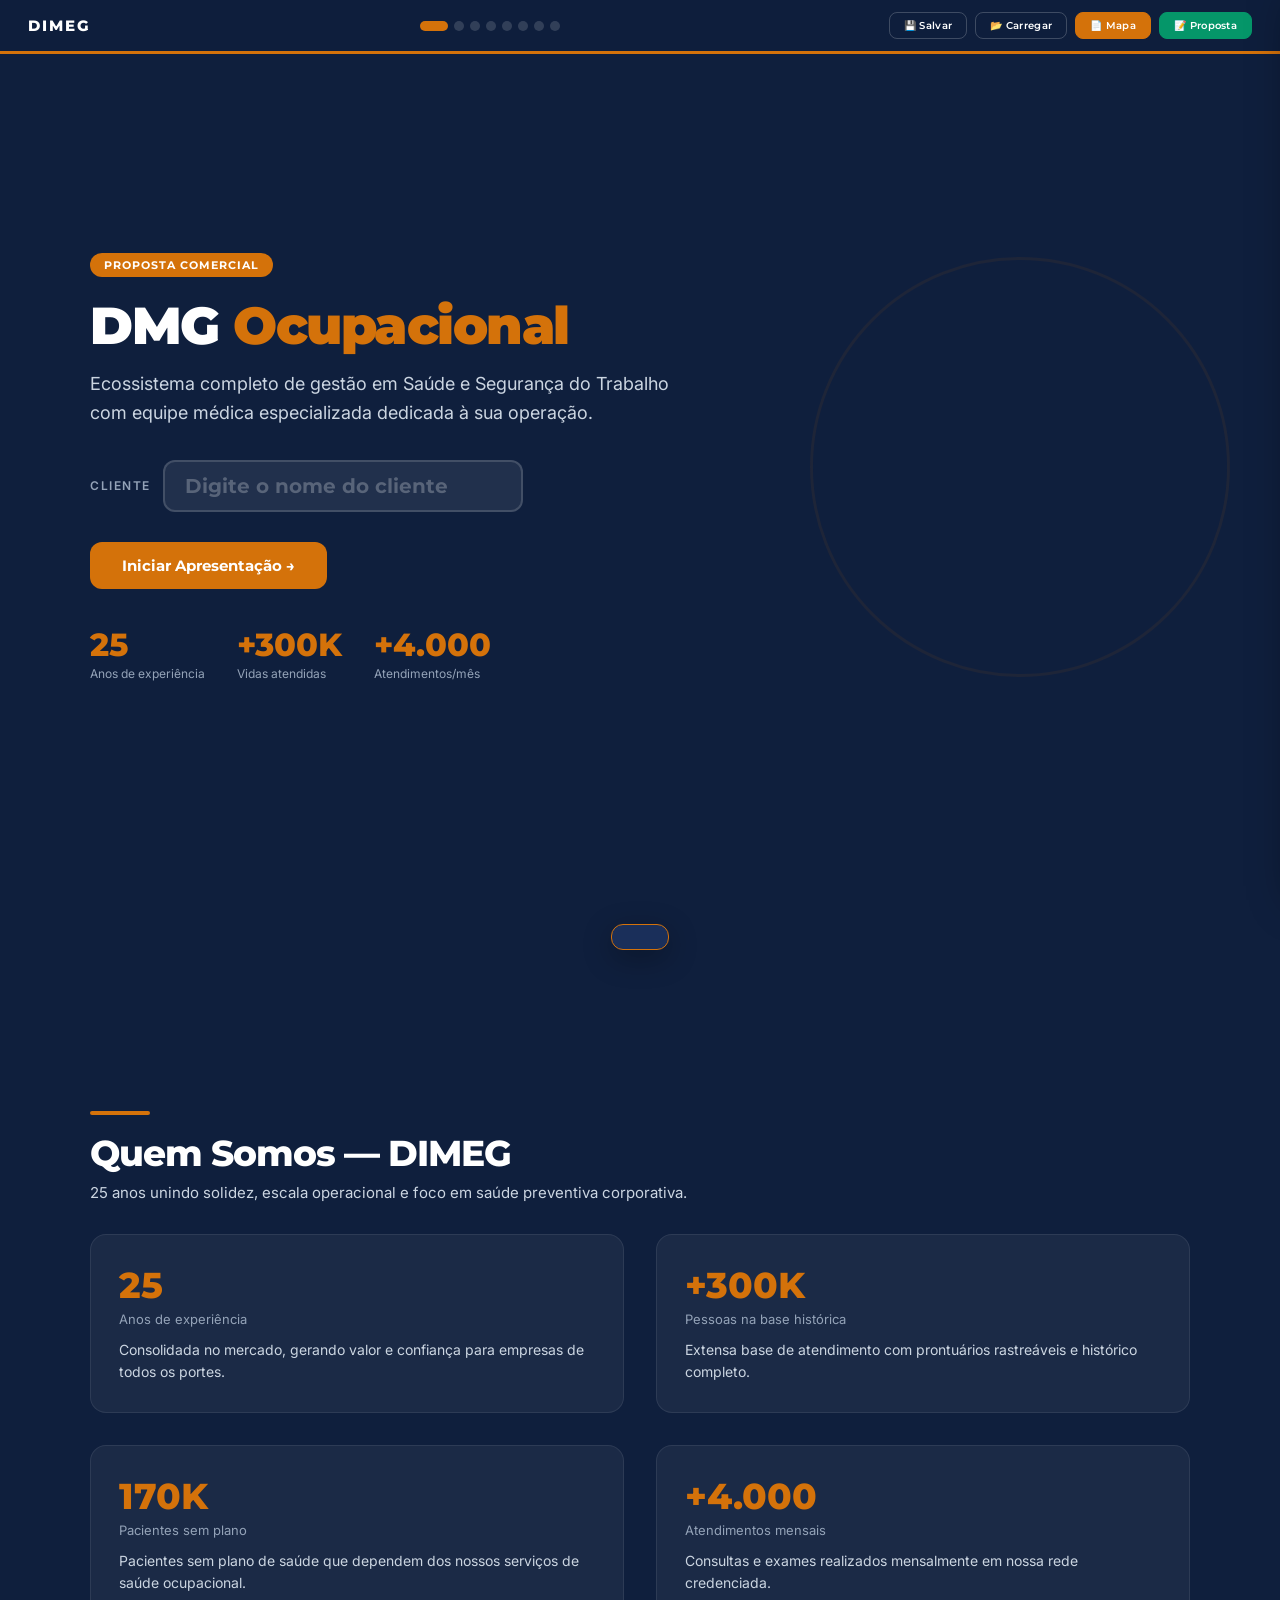
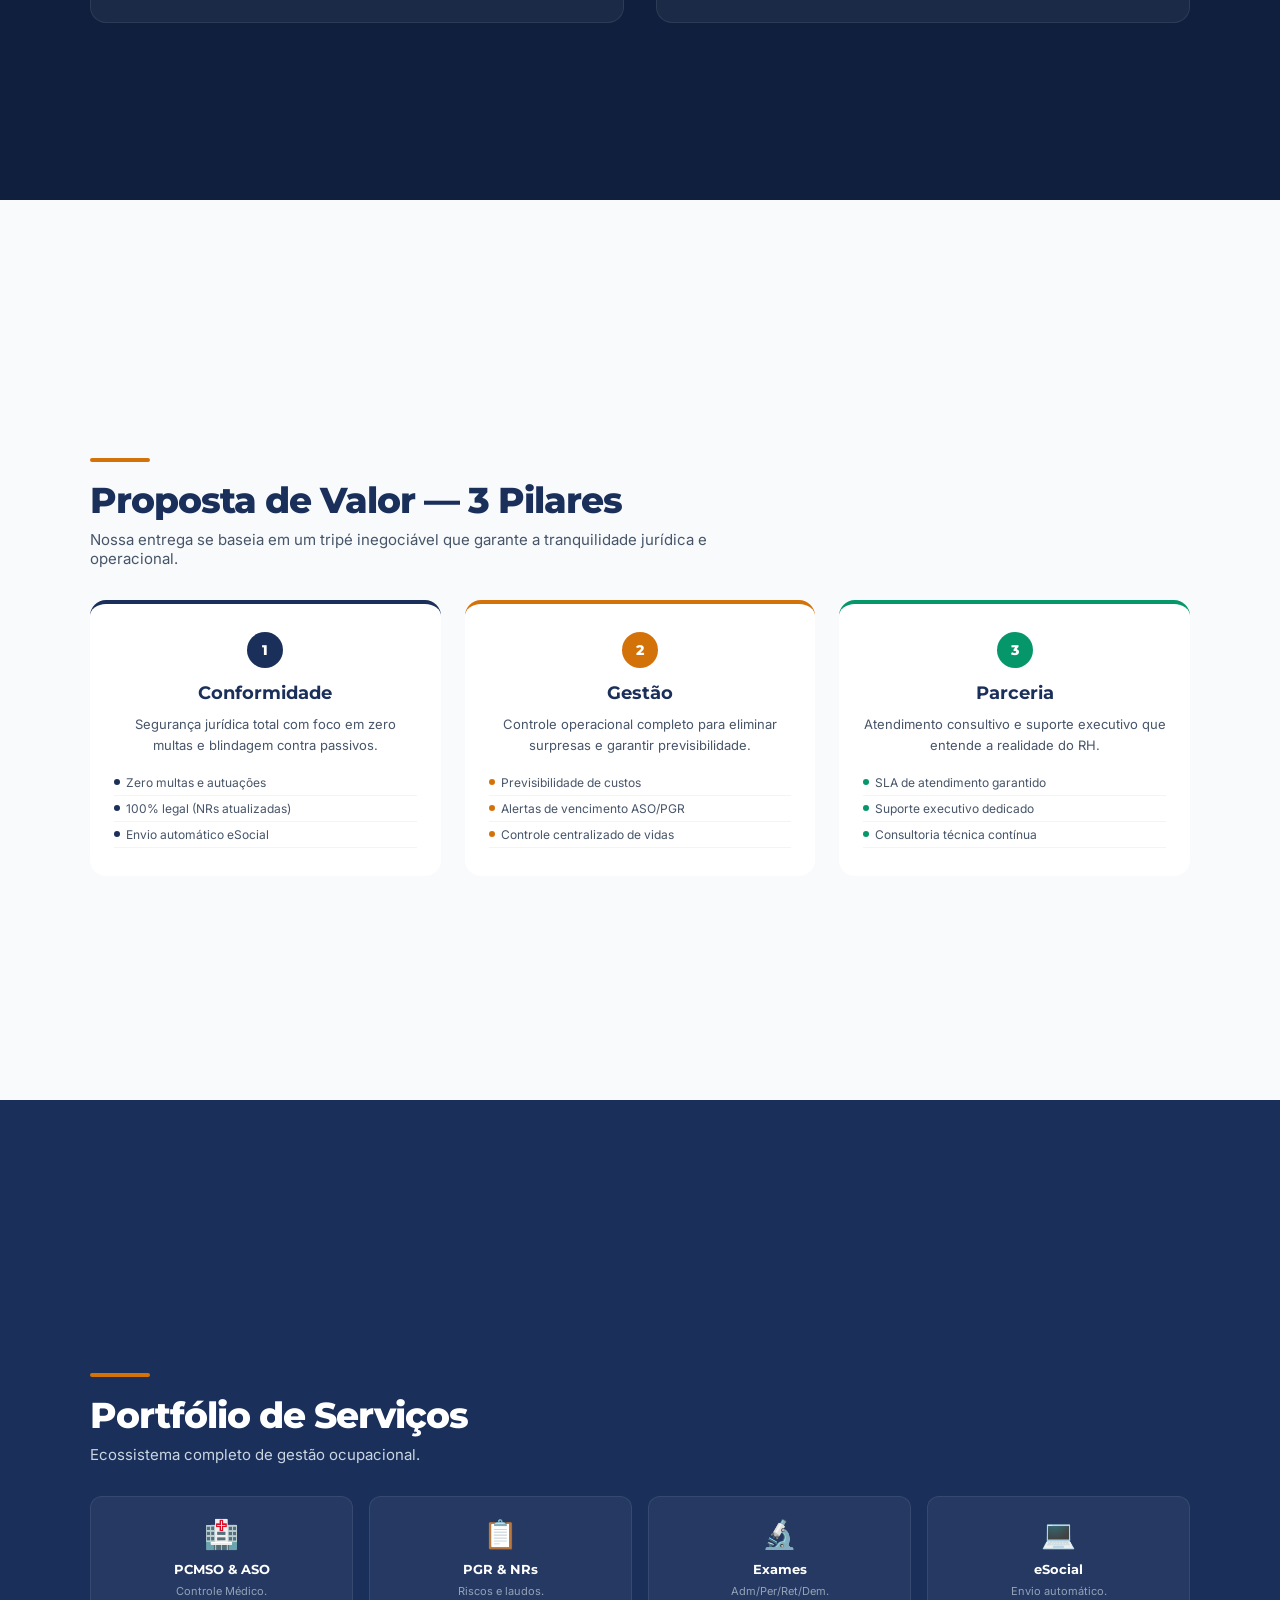
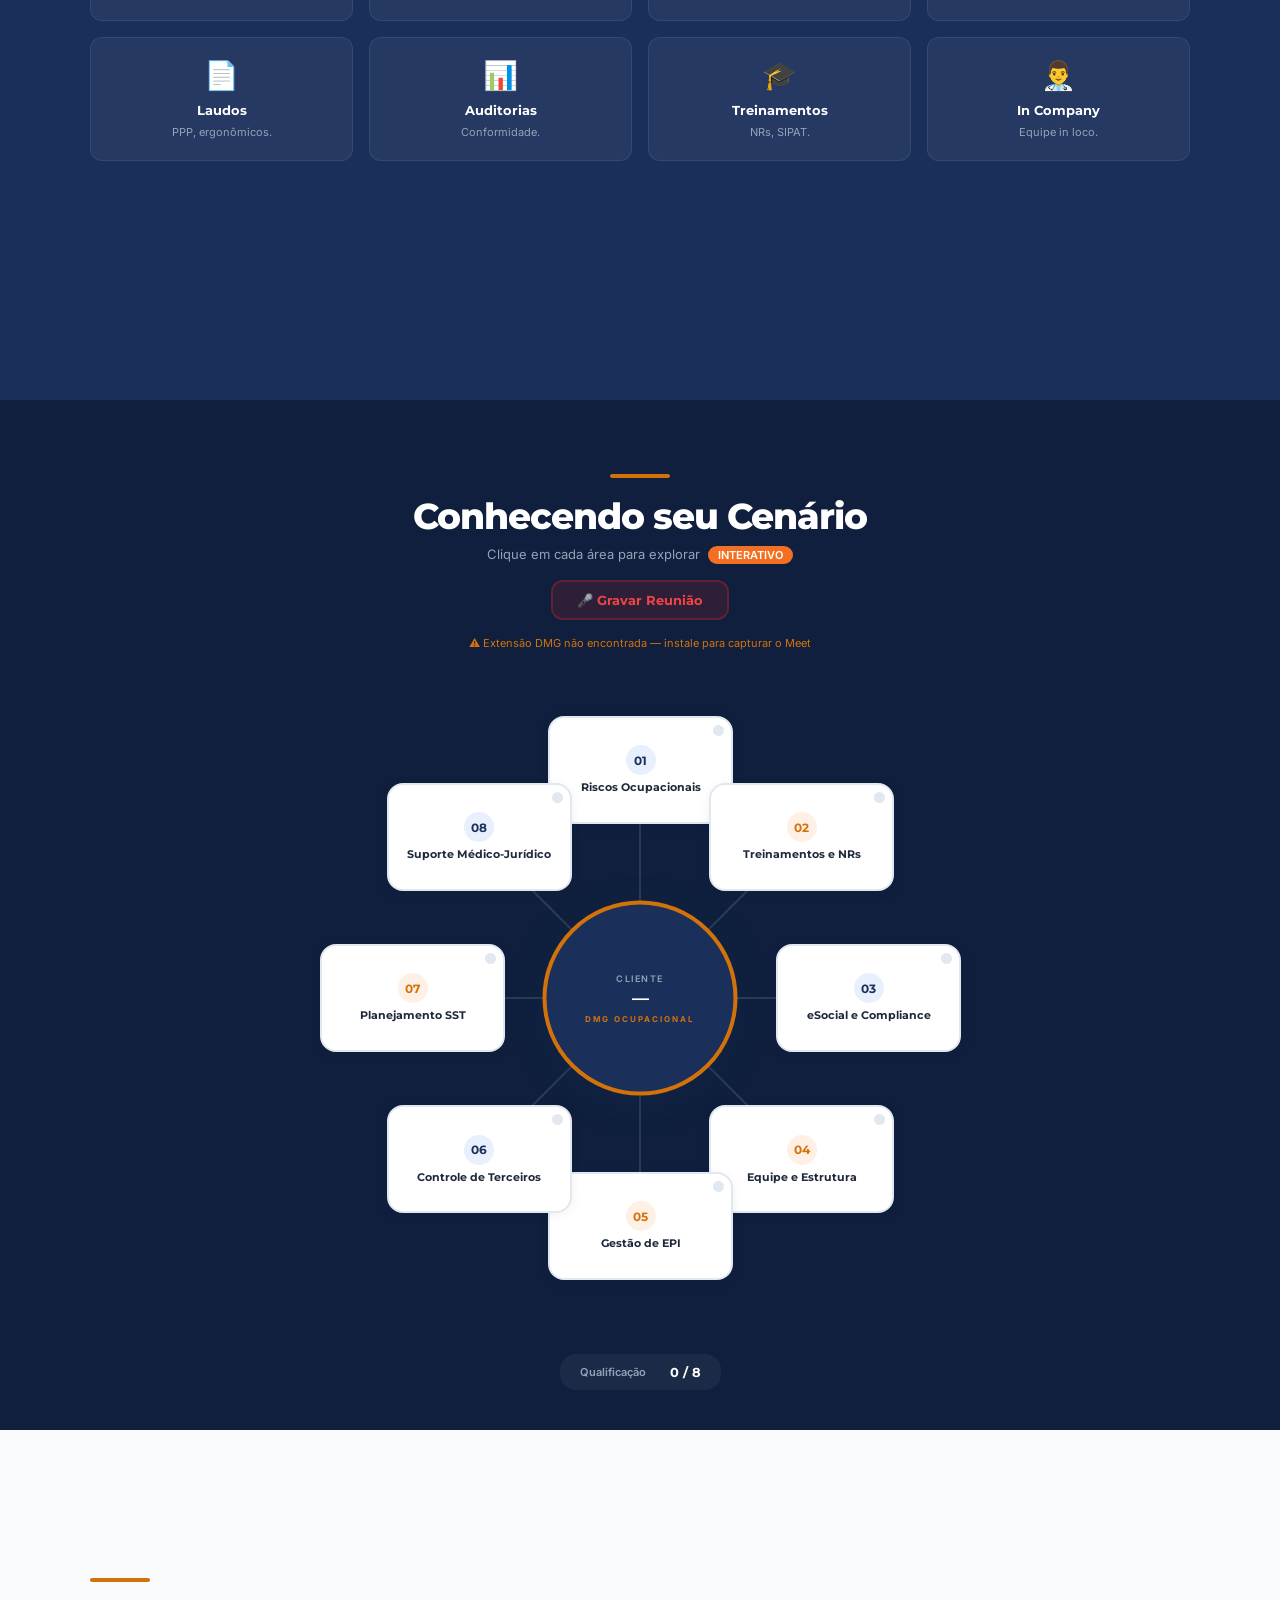
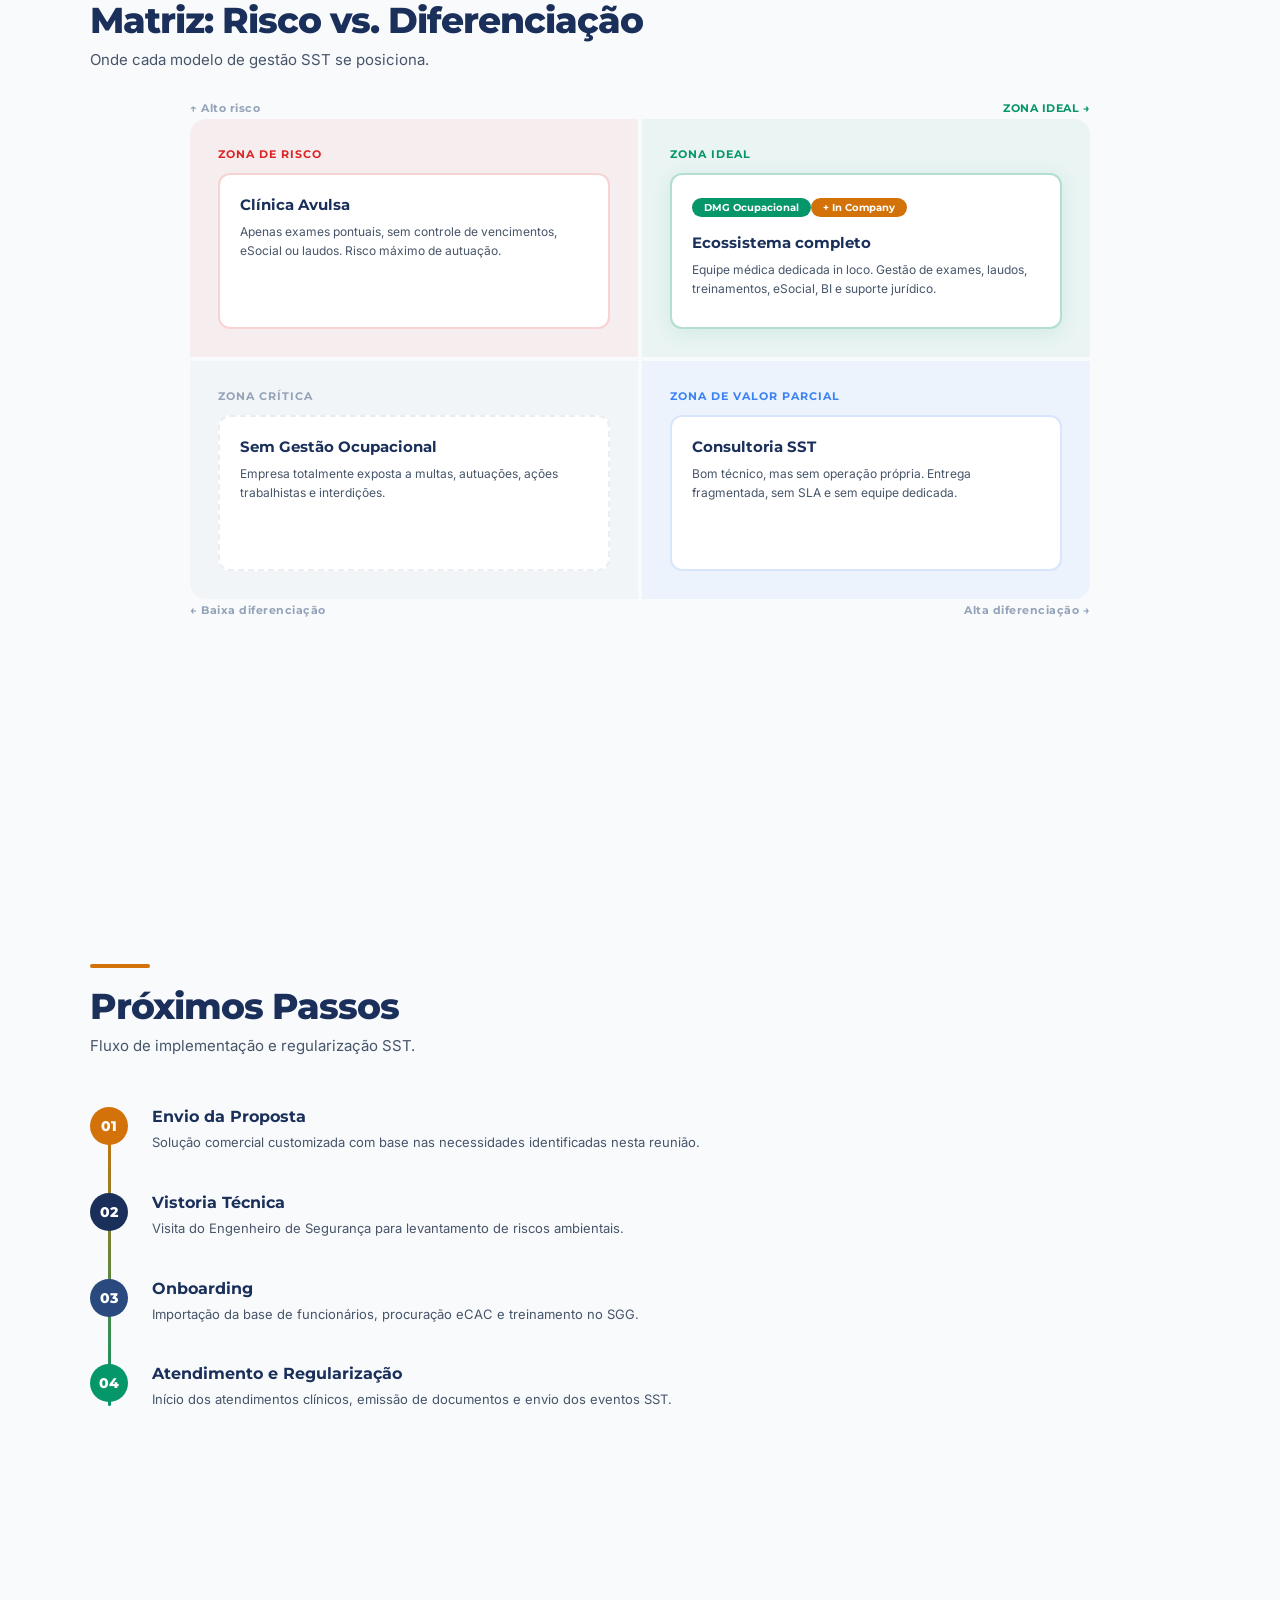
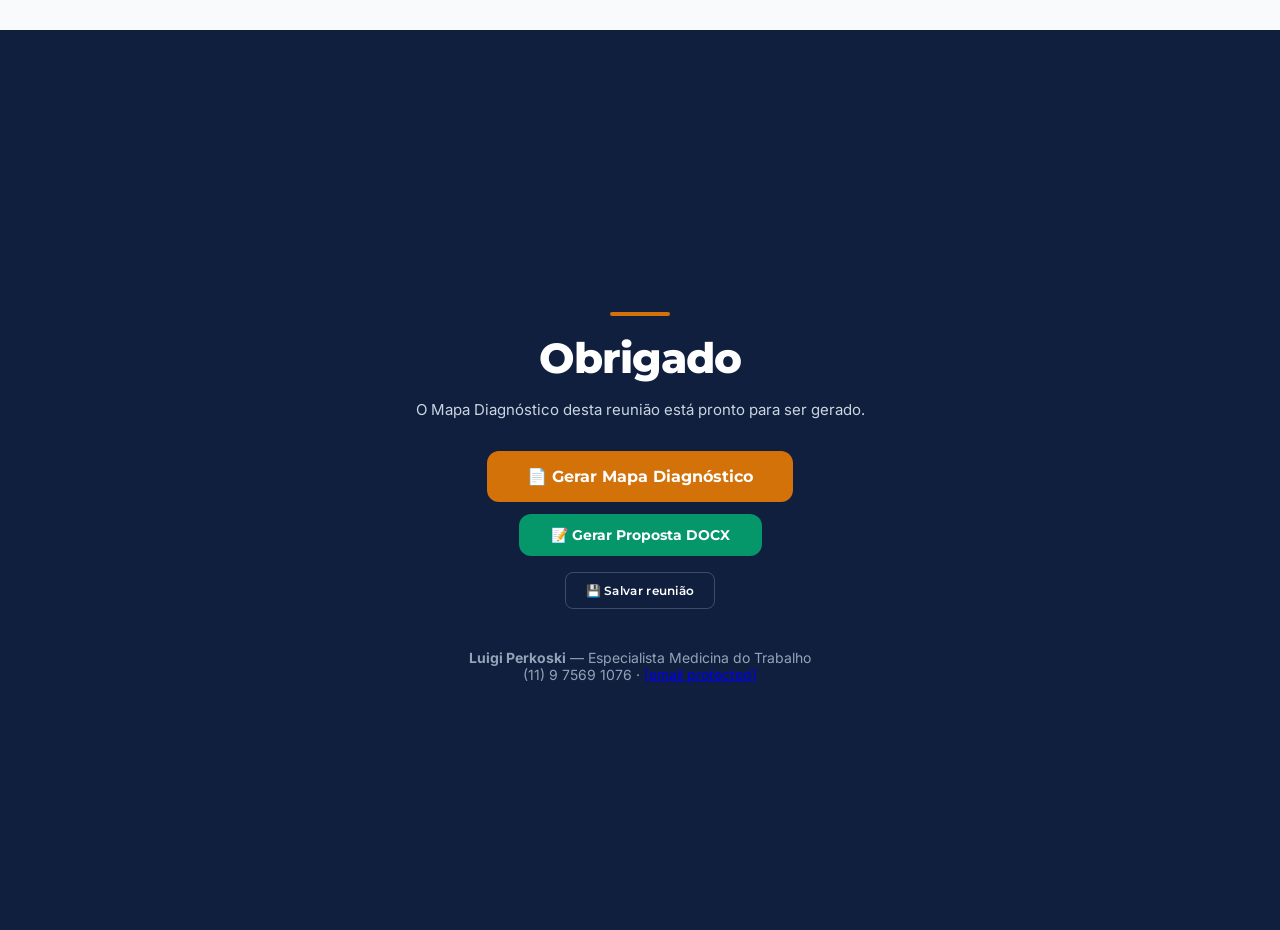
==== commit fdc423ae: "Add files via upload" ====
--- a/index.html
+++ b/index.html
@@ -336,66 +336,56 @@
 function buildPropHTML(nm,dt,avg,rl,rc,cR,gp,bg,sR){var c='*{margin:0;padding:0;box-sizing:border-box}body{font-family:Inter,sans-serif;color:#1E293B;font-size:11px;line-height:1.5;background:#F1F5F9}@page{size:A4;margin:12mm}@media print{.np{display:none!important}.pg{box-shadow:none!important;margin:0!important;padding:14mm!important}body{background:#FFF}[contenteditable]{outline:none!important}.vp{color:#1A2F5A!important;border:none!important}}.pg{max-width:210mm;margin:12px auto;background:#FFF;padding:18mm;box-shadow:0 2px 20px rgba(0,0,0,.08)}.pb{page-break-before:always}h1{font-family:Montserrat;color:#1A2F5A;font-size:15px;font-weight:800;margin:22px 0 10px;padding-bottom:6px;border-bottom:2px solid #D4720A}h2{font-family:Montserrat;color:#1A2F5A;font-size:12px;font-weight:700;margin:16px 0 8px}table{border-collapse:collapse;width:100%;margin:8px 0}th{background:#1A2F5A;color:#FFF;padding:8px 10px;text-align:left;font-family:Montserrat;font-size:10px;font-weight:700}.tc{padding:7px 10px;border-bottom:1px solid #E2E8F0;font-size:11px}.ctr{text-align:center}.pill{display:inline-block;color:#FFF;font-size:9px;font-weight:700;padding:2px 9px;border-radius:10px}.badge{display:inline-flex;gap:3px;padding:3px 10px;border-radius:16px;font-size:9px;font-weight:600;margin:1px}.gr{display:flex;gap:8px;padding:8px 0;border-bottom:1px solid #F1F5F9}.gb{flex:1}.gt{font-size:11px;color:#1A2F5A}.gx{font-size:10px;color:#991B1B;font-weight:600}.gn{font-size:9px;color:#64748B;padding-left:8px;border-left:2px solid #E2E8F0}.vp{color:#DC2626;font-weight:700;font-size:12px;border-bottom:2px dashed #DC2626;padding:1px 6px}[contenteditable]:focus{outline:2px solid #D4720A;outline-offset:1px;border-radius:3px}.trt td{background:#D4720A!important;color:#FFF;font-weight:700;font-family:Montserrat;font-size:12px;padding:10px}.dg{display:grid;grid-template-columns:1fr 1fr;gap:8px;margin:8px 0}.dc{background:#F8FAFC;border-radius:6px;padding:10px;border-left:3px solid #D4720A}.dc strong{font-family:Montserrat;font-size:11px;color:#1A2F5A;display:block;margin-bottom:2px}.dc span{font-size:10px;color:#64748B}.ct td{padding:6px 10px;border-bottom:1px solid #E2E8F0;font-size:11px}.cl{font-weight:600;color:#1A2F5A;width:140px}.ft{margin-top:20px;padding-top:10px;border-top:3px solid #D4720A;display:flex;justify-content:space-between}.tc2{display:grid;grid-template-columns:1fr 1fr;gap:20px}';var h='<!DOCTYPE html><html><head><meta charset="UTF-8"><title>Proposta - '+nm+'</title><link href="https://fonts.googleapis.com/css2?family=Montserrat:wght@400;600;700;800;900&family=Inter:wght@400;500;600&display=swap" rel="stylesheet"><style>'+c+'</style></head><body>';h+='<div class="np" style="position:sticky;top:0;background:#1A2F5A;padding:10px 20px;display:flex;justify-content:space-between;align-items:center;z-index:100"><div style="display:flex;align-items:center"><span style="color:#FFF;font-family:Montserrat;font-weight:800;font-size:13px;letter-spacing:2px">DIMEG</span><span style="color:#94A3B8;margin-left:12px;font-size:11px">'+nm+'</span></div><div><span style="color:#D4720A;font-size:10px;font-weight:600;margin-right:12px">Campos editaveis</span><button onclick="window.print()" style="background:#D4720A;color:#FFF;border:none;padding:8px 20px;border-radius:8px;font-family:Montserrat;font-weight:700;font-size:11px;cursor:pointer">Imprimir / PDF</button></div></div>';h+='<div class="pg"><div style="display:flex;justify-content:space-between;margin-bottom:14px"><div><div style="font-family:Montserrat;font-weight:800;font-size:10px;color:#D4720A;letter-spacing:2px">MAPA DIAGNOSTICO SST</div><div style="font-family:Montserrat;font-weight:800;font-size:22px;color:#1A2F5A" contenteditable="true">'+nm+'</div><div style="font-size:10px;color:#94A3B8">'+dt+'</div></div><div style="text-align:right"><div style="font-family:Montserrat;font-weight:800;font-size:13px;color:#1A2F5A;letter-spacing:2px">DIMEG</div><div style="background:'+rc+';color:#FFF;font-family:Montserrat;font-weight:800;font-size:10px;padding:4px 14px;border-radius:20px;margin-top:5px;display:inline-block">RISCO '+rl+'</div><div style="font-family:Montserrat;font-weight:800;font-size:26px;color:'+rc+';margin-top:3px">'+avg+'<small style="font-size:12px;color:#94A3B8">/10</small></div></div></div><div style="height:3px;background:linear-gradient(90deg,#D4720A,#1A2F5A);margin-bottom:16px"></div><div class="tc2"><div><h2 style="margin-top:0">Radar</h2><div style="height:240px"><canvas id="radar"></canvas></div><div style="margin-top:10px">'+bg+'</div></div><div><h2 style="margin-top:0;color:#DC2626">Gaps</h2>'+gp+'</div></div><h2>Detalhamento</h2><table><tr><th>Area</th><th class="ctr">Score</th><th class="ctr">Status</th><th>Gap</th></tr>'+cR+'</table><div class="ft"><div><span style="font-family:Montserrat;font-weight:800;color:#1A2F5A;font-size:12px">DIMEG</span></div><span style="font-size:9px;color:#94A3B8">1/2</span></div></div>';h+='<div class="pg pb"><div style="display:flex;justify-content:space-between;margin-bottom:14px"><div><div style="font-family:Montserrat;font-weight:800;font-size:10px;color:#D4720A;letter-spacing:2px">PROPOSTA COMERCIAL</div><div style="font-family:Montserrat;font-weight:800;font-size:22px;color:#1A2F5A" contenteditable="true">'+nm+'</div><div style="font-size:10px;color:#94A3B8">'+dt+' | Validade: <span contenteditable="true" style="border-bottom:1px dashed #D4720A">30 dias</span></div></div><div style="font-family:Montserrat;font-weight:800;font-size:13px;color:#1A2F5A;letter-spacing:2px">DIMEG</div></div><div style="height:3px;background:linear-gradient(90deg,#D4720A,#1A2F5A);margin-bottom:16px"></div>';h+='<h1>Diferenciais DMG</h1><div class="dg"><div class="dc"><strong>In Company</strong><span>Medico, Enfermeiro e TST in loco</span></div><div class="dc"><strong>Tecnologia SGG</strong><span>BI, alertas, prontuario, eSocial</span></div><div class="dc"><strong>Suporte Juridico</strong><span>Pericias, FAP/NTEP, blindagem</span></div><div class="dc"><strong>Rede Credenciada</strong><span>Operacao propria + SLA</span></div></div>';h+='<h1>Proposta de Servicos</h1><table id="svcT"><tr><th>Servico</th><th class="ctr">Unidade</th><th class="ctr" style="width:140px">Valor (R$)</th><th class="ctr np" style="width:30px"></th></tr>'+sR+'<tr class="trt"><td colspan="2">INVESTIMENTO MENSAL TOTAL</td><td class="ctr" contenteditable="true"><span class="vp" style="color:#FFF;border-color:#FFF">R$ ___</span></td><td class="np"></td></tr></table><div class="np" style="margin:8px 0"><button onclick="addSvc()" style="background:#F8FAFC;border:2px dashed #CBD5E1;border-radius:8px;padding:8px;cursor:pointer;font-size:11px;color:#64748B;font-weight:600;width:100%">+ Adicionar Servico</button></div>';h+='<h1>Condicoes Gerais</h1><table class="ct"><tr><td class="cl">Vigencia</td><td contenteditable="true">12 meses</td></tr><tr><td class="cl">Pagamento</td><td contenteditable="true"><span class="vp">Boleto / Transf.</span></td></tr><tr><td class="cl">Implantacao</td><td contenteditable="true">15 dias uteis</td></tr><tr><td class="cl">SLA</td><td contenteditable="true"><span class="vp">24h</span></td></tr><tr><td class="cl">Incluso</td><td>SGG, portal, app, dashboards</td></tr><tr><td class="cl">Obs.</td><td contenteditable="true"><span class="vp">Adicionar...</span></td></tr></table><div class="ft"><div><span style="font-family:Montserrat;font-weight:800;color:#1A2F5A;font-size:12px">DIMEG</span></div><span style="font-size:9px;color:#94A3B8">Luigi Perkoski - (11) 9 7569 1076 - lpaesleme@dimeg.com.br</span></div></div></body></html>';return h}
 // ── DMG EXTENSÃO MEET ────────────────────────────────────────────────────────
 var gRecOn=false,gTxt='',gExtConnected=false;
-var DMG_EXT_ID='';
 
 function initExtension(){
-  // Tenta pegar ID injetado pelo content script
-  if(window.DMG_EXTENSION_ID){
-    DMG_EXT_ID=window.DMG_EXTENSION_ID;
-    doConnect();
-    return;
-  }
-  // Escuta evento do content script
-  window.addEventListener('dmg_ext_ready',function(e){
-    DMG_EXT_ID=e.detail.id;
-    doConnect();
-  },{once:true});
-  // Timeout — se não conectar em 3s, mostra aviso
-  setTimeout(function(){
-    if(!gExtConnected) showExtWarning();
-  },3000);
-}
-
-function doConnect(){
-  if(!DMG_EXT_ID){showExtWarning();return;}
-  chrome.runtime.sendMessage(DMG_EXT_ID,{type:'DMG_TOOL_REGISTER'},function(resp){
-    if(chrome.runtime.lastError||!resp){showExtWarning();return;}
-    onConnected(resp);
-  });
-}
-
-function onConnected(resp){
-  gExtConnected=true;
-  document.getElementById('globalStatus').textContent='✓ Extensão DMG conectada — Meet pronto';
-  document.getElementById('globalStatus').style.color='var(--green)';
-  if(resp&&resp.capturing){gRecOn=true;updateGlobalMicBtn(true);}
-  if(resp&&resp.transcript&&resp.transcript.length>0){
-    gTxt=resp.transcript;
-    var el=document.getElementById('globalTranscript');
-    el.textContent=gTxt;el.style.display='block';
-    document.getElementById('globalFillBtn').style.display='inline-flex';
-  }
-  chrome.runtime.onMessage.addListener(function(msg){
-    if(msg.type==='TRANSCRIPT_UPDATE'){
+  // Escuta eventos injetados pelo background script via scripting.executeScript
+  window.addEventListener('dmg_from_ext', function(e){
+    var msg=e.detail;
+    if(!gExtConnected){
+      gExtConnected=true;
+      document.getElementById('globalStatus').textContent='✓ Extensão DMG conectada — Meet pronto';
+      document.getElementById('globalStatus').style.color='var(--green)';
+    }
+    if(msg.type==='TRANSCRIPT_UPDATE'||msg.transcript){
       gTxt=msg.transcript||'';
       var el=document.getElementById('globalTranscript');
       el.style.display='block';el.textContent=gTxt;el.scrollTop=el.scrollHeight;
-    }else if(msg.type==='CAPTURE_STARTED'){
+    }
+    if(msg.type==='CAPTURE_STARTED'){
       gRecOn=true;updateGlobalMicBtn(true);
       document.getElementById('globalStatus').textContent='⏺ Gravando Meet — vendedor + cliente';
       document.getElementById('globalStatus').style.color='#EF4444';
-    }else if(msg.type==='CAPTURE_STOPPED'){
+    }
+    if(msg.type==='CAPTURE_STOPPED'){
       gRecOn=false;updateGlobalMicBtn(false);
       gTxt=msg.transcript||gTxt;
       var words=gTxt.trim().split(/\s+/).filter(Boolean).length;
       document.getElementById('globalStatus').textContent='Pronto ('+words+' palavras). Clique em Preencher com IA.';
       document.getElementById('globalStatus').style.color='var(--g400)';
       if(words>0) document.getElementById('globalFillBtn').style.display='inline-flex';
-    }else if(msg.type==='ERROR'){
-      document.getElementById('globalStatus').textContent='⚠ '+msg.message;
+    }
+    if(msg.type==='ERROR'){
+      document.getElementById('globalStatus').textContent='⚠ '+(msg.extra||'Erro');
       document.getElementById('globalStatus').style.color='#DC2626';
     }
   });
+
+  // Escuta evento de ping do content script (sinaliza que extensão está presente)
+  window.addEventListener('dmg_ext_ready', function(e){
+    if(!gExtConnected){
+      gExtConnected=true;
+      document.getElementById('globalStatus').textContent='✓ Extensão DMG conectada — Meet pronto';
+      document.getElementById('globalStatus').style.color='var(--green)';
+    }
+  });
+
+  // Sinaliza para o content script que a ferramenta está pronta
+  window.dispatchEvent(new CustomEvent('dmg_tool_ready'));
+
+  // Timeout 3s — se não conectar mostra aviso
+  setTimeout(function(){
+    if(!gExtConnected) showExtWarning();
+  },3000);
 }
 
 function showExtWarning(){
@@ -416,30 +406,19 @@
 
 function toggleGlobalMic(){
   if(!gExtConnected){showExtWarning();return;}
-  if(gRecOn){
-    chrome.runtime.sendMessage(DMG_EXT_ID,{type:'DMG_STOP_CAPTURE'},function(resp){
-      if(resp&&resp.transcript) gTxt=resp.transcript;
-      gRecOn=false;updateGlobalMicBtn(false);
-      var words=gTxt.trim().split(/\s+/).filter(Boolean).length;
-      document.getElementById('globalStatus').textContent='Pronto ('+words+' palavras). Clique em Preencher com IA.';
-      document.getElementById('globalStatus').style.color='var(--g400)';
-      if(words>0) document.getElementById('globalFillBtn').style.display='inline-flex';
-    });
-  }else{
+  // Envia comando ao background via content script intermediário
+  window.dispatchEvent(new CustomEvent('dmg_to_ext',{detail:{type: gRecOn ? 'DMG_STOP_CAPTURE' : 'DMG_START_CAPTURE'}}));
+  if(!gRecOn){
     gTxt='';
     document.getElementById('globalTranscript').textContent='';
     document.getElementById('globalTranscript').style.display='block';
     document.getElementById('globalFillBtn').style.display='none';
-    chrome.runtime.sendMessage(DMG_EXT_ID,{type:'DMG_START_CAPTURE'},function(){
-      if(chrome.runtime.lastError){showExtWarning();return;}
-      gRecOn=true;updateGlobalMicBtn(true);
-      document.getElementById('globalStatus').textContent='Iniciando captura no Meet...';
-      document.getElementById('globalStatus').style.color='var(--orange)';
-    });
+    document.getElementById('globalStatus').textContent='Iniciando captura no Meet...';
+    document.getElementById('globalStatus').style.color='var(--orange)';
   }
 }
 
-setTimeout(initExtension,800);
+setTimeout(initExtension, 500);
 // ── FIM EXTENSÃO ──────────────────────────────────────────────────────────────
 function globalFillWithAI(){var ak=localStorage.getItem('dmg_api_key')||'';if(!ak){var key=prompt('Cole sua API key (sk-ant-...):');if(!key)return;localStorage.setItem('dmg_api_key',key);ak=key}document.getElementById('globalStatus').textContent='IA analisando...';document.getElementById('globalStatus').style.color='var(--orange)';document.getElementById('globalFillBtn').style.display='none';var allQs='';clusters.forEach(function(cl,i){allQs+='\nTEMA '+(i+1)+': '+cl.title+'\n';cl.questions.forEach(function(q,j){allQs+='  P'+(j+1)+': '+q.text+'\n'})});fetch('https://api.anthropic.com/v1/messages',{method:'POST',headers:{'Content-Type':'application/json','x-api-key':ak,'anthropic-version':'2023-06-01','anthropic-dangerous-direct-browser-access':'true'},body:JSON.stringify({model:'claude-sonnet-4-20250514',max_tokens:2000,messages:[{role:'user',content:'Consultor SST da DMG. Preencha TODOS 8 temas.\nTEMAS:'+allQs+'\nTRANSCRICAO:\n'+gTxt.trim()+'\nJSON:{"clusters":[{"answers":["","",""],"gap":"","score":0,"summary":""},...]}\nScore 0-10.'}]})}).then(function(r){return r.json()}).then(function(d){if(d.error){document.getElementById('globalStatus').textContent='Erro';document.getElementById('globalFillBtn').style.display='inline-flex';return}try{var r=JSON.parse((d.content[0].text||'').replace(/```json\n?/g,'').replace(/```\n?/g,'').trim());if(r.clusters){r.clusters.forEach(function(rc,i){if(i<clusters.length){if(rc.answers)rc.answers.forEach(function(a,qi){if(clusters[i].questions[qi])clusters[i].questions[qi].note=a});if(rc.gap)clusters[i].gap=rc.gap;if(typeof rc.score==='number')clusters[i].score=Math.min(10,Math.max(0,rc.score));clusters[i].status='done'}});createPetals();updateProgress();autoSave();document.getElementById('globalStatus').textContent='\u2713 8 clusters preenchidos!';document.getElementById('globalStatus').style.color='var(--green)';showToast('IA preencheu 8 clusters')}}catch(e){document.getElementById('globalStatus').textContent='Erro';document.getElementById('globalFillBtn').style.display='inline-flex'}}).catch(function(){document.getElementById('globalStatus').textContent='Erro';document.getElementById('globalFillBtn').style.display='inline-flex'})}
 var observer=new IntersectionObserver(function(entries){entries.forEach(function(e){if(e.isIntersecting){currentSlide=parseInt(e.target.id.replace('s',''));buildNav();e.target.querySelectorAll('.fade-up').forEach(function(el){el.classList.add('visible')})}})},{threshold:0.4});slides.forEach(function(_,i){observer.observe(document.getElementById('s'+i))});
